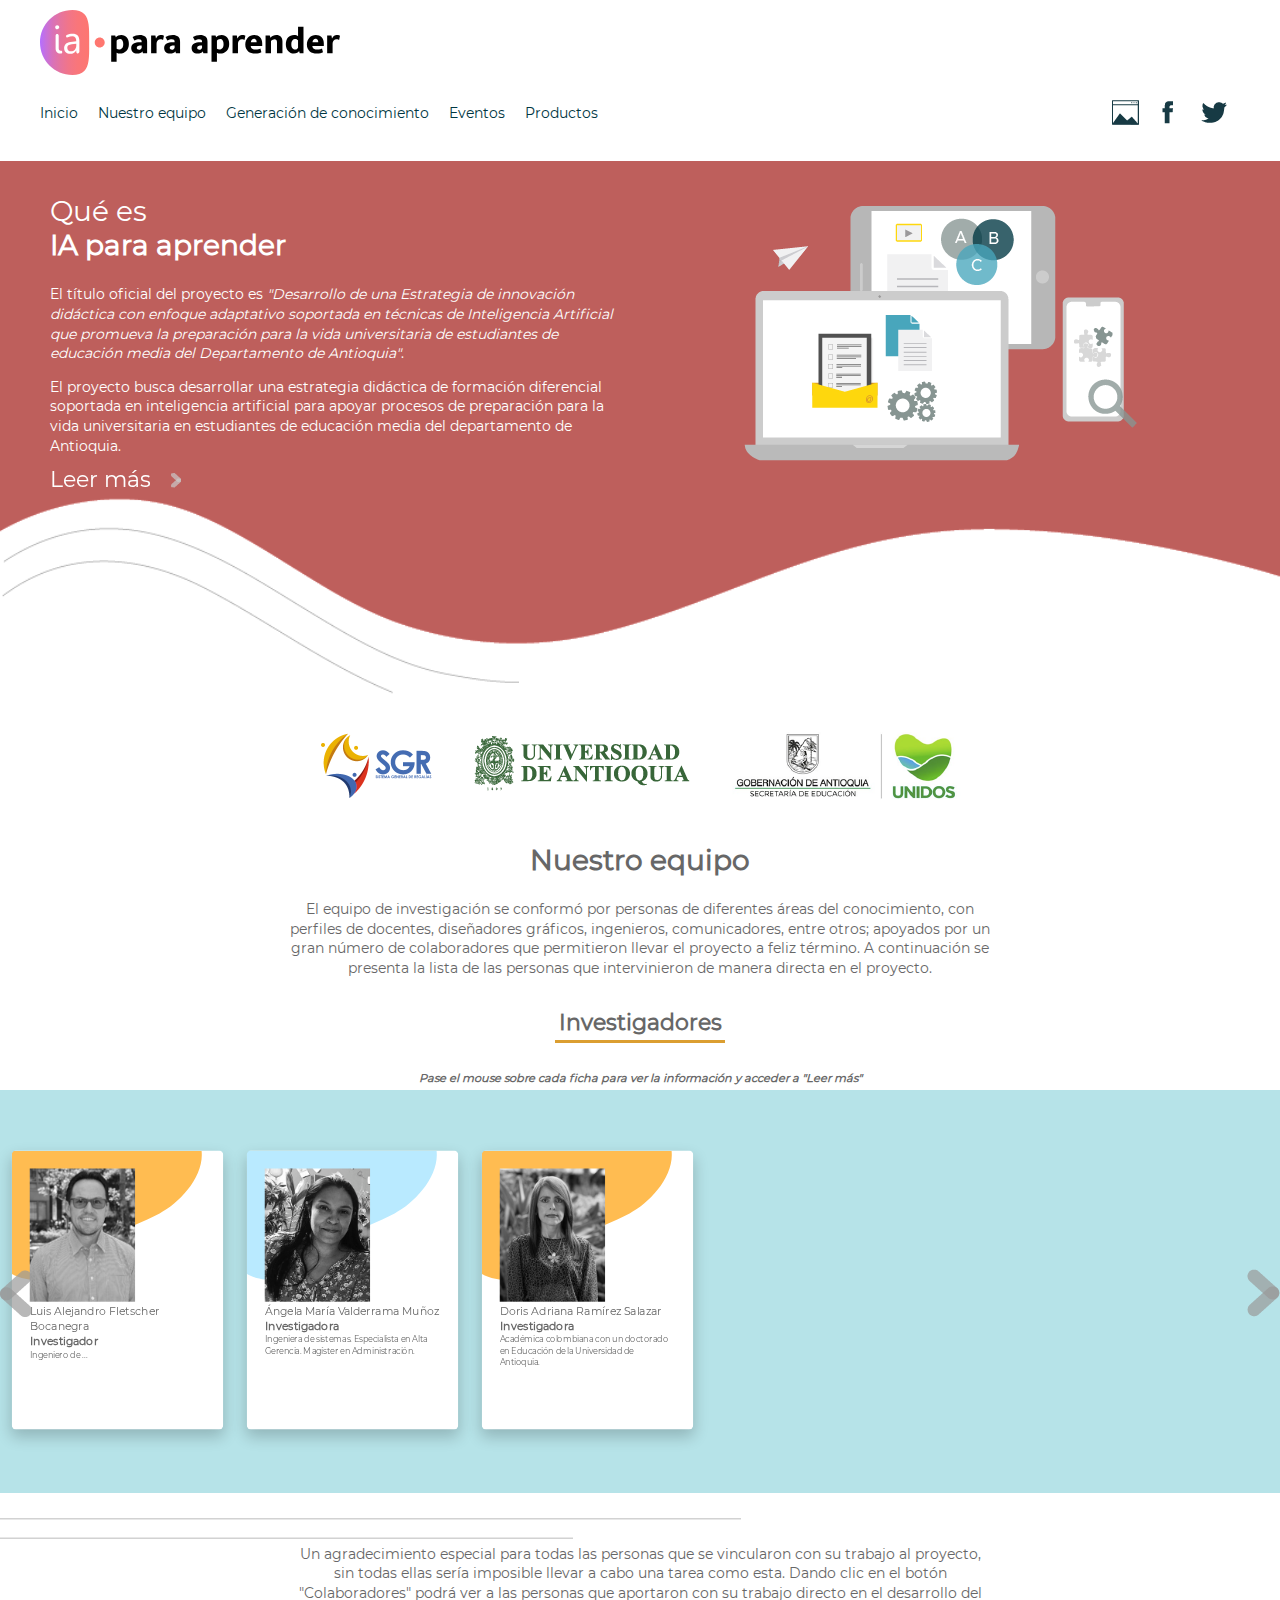
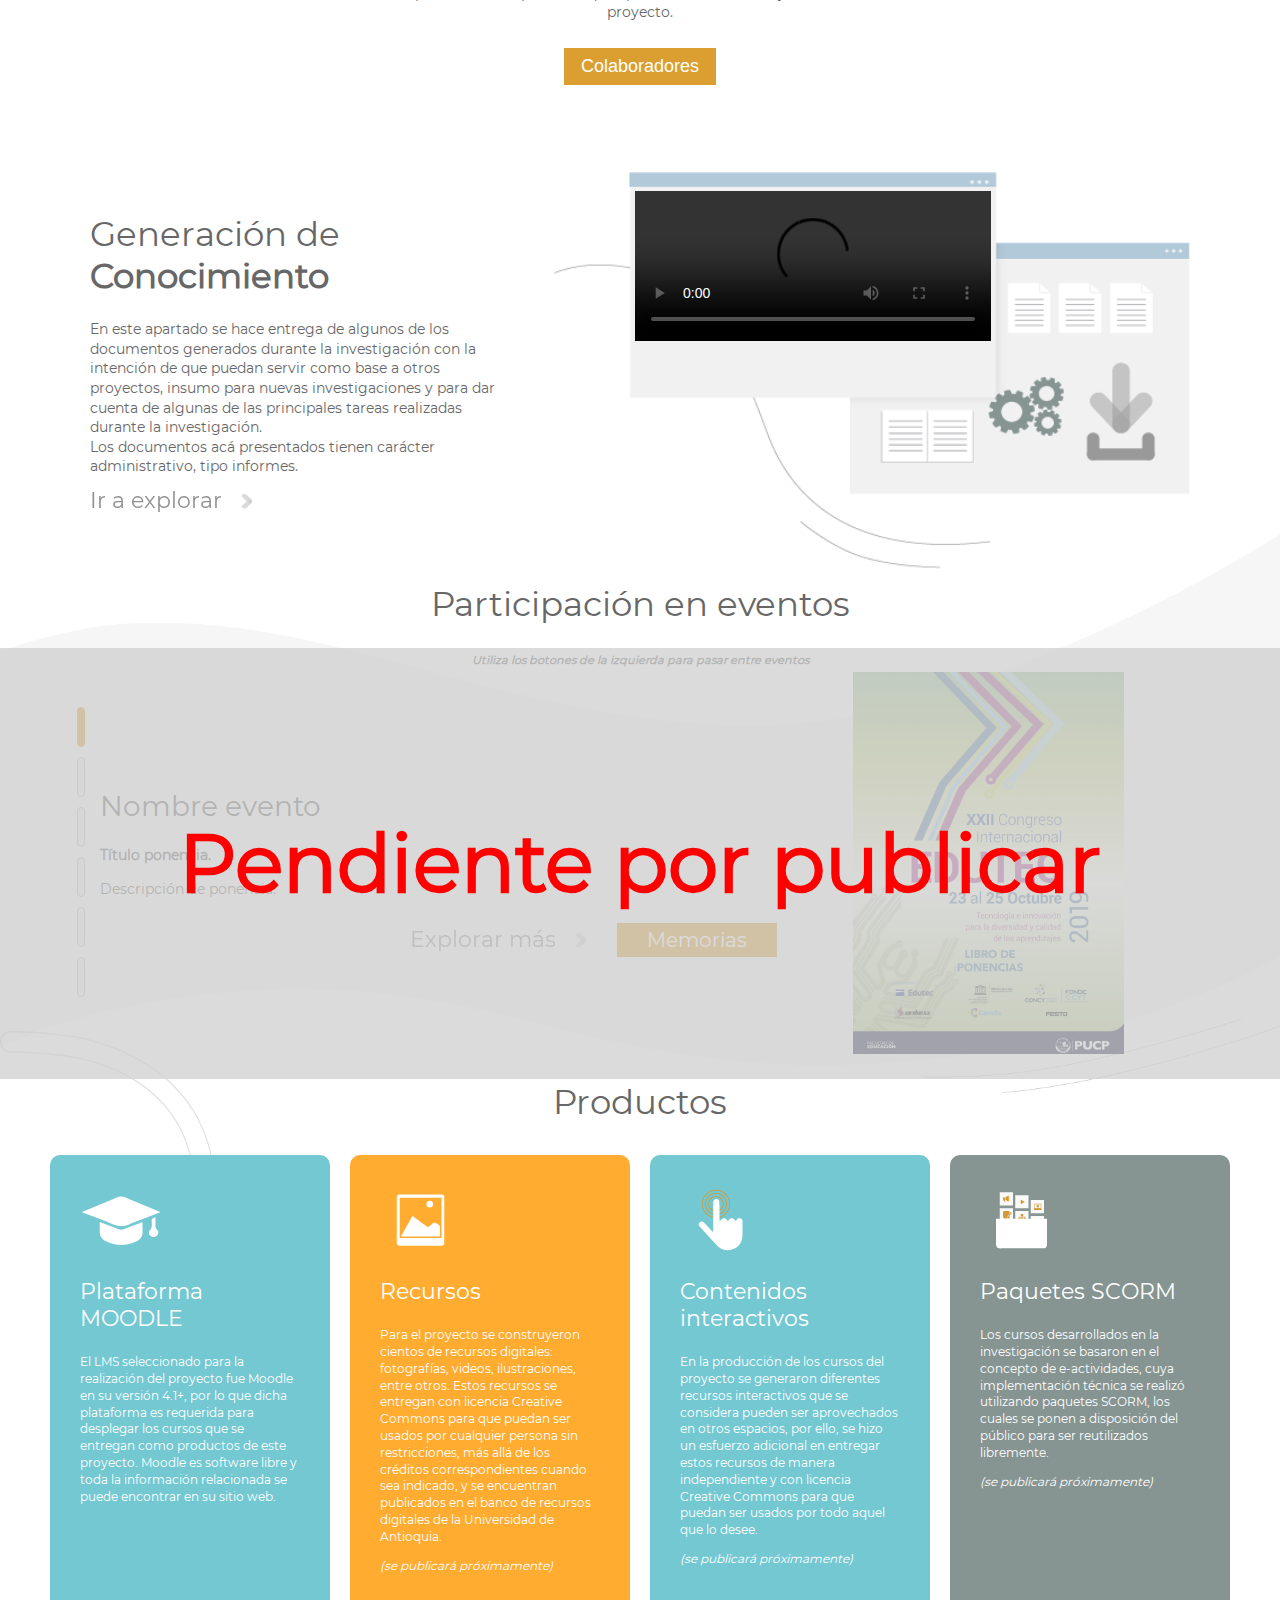
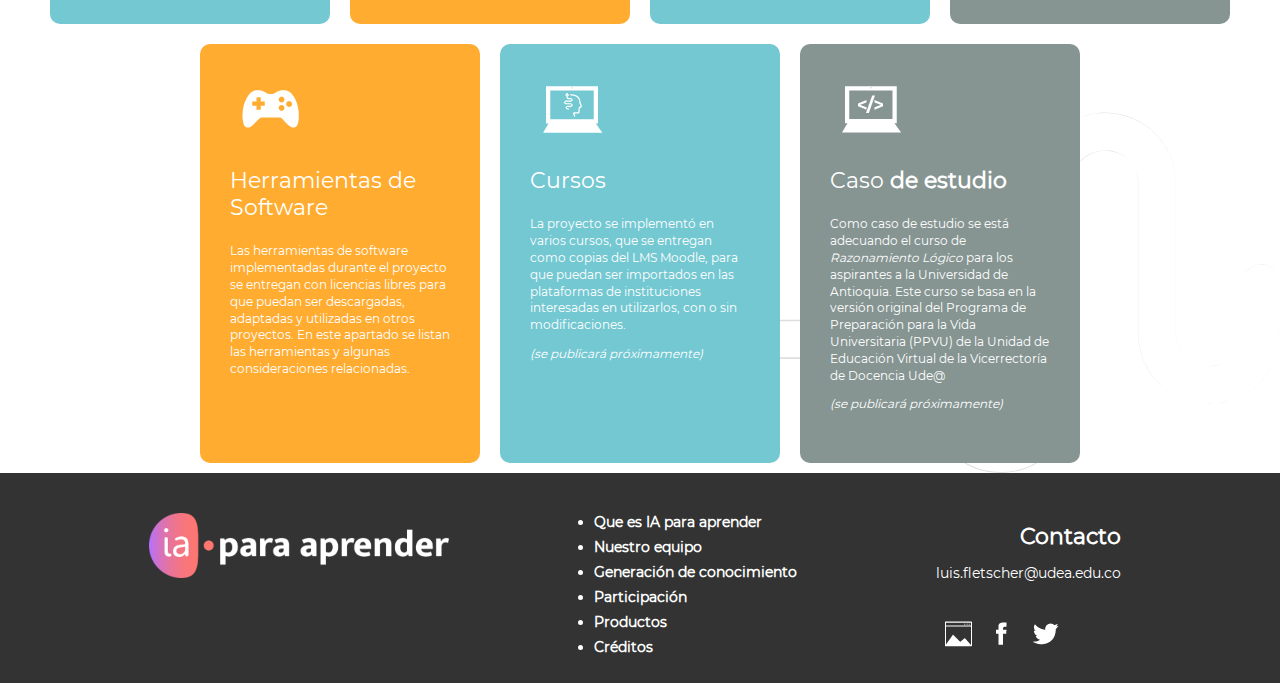
==== index.html @ 40f34d39 "agregar_inv_doris" ====
<!DOCTYPE html>
<html>
<head>
    <meta charset="utf-8">
    <link  rel="icon" href="img/icono.png" type="image/png" />
    <title>IA para aprender</title>

    <meta name="viewport" content="width=device-width, initial-scale=1, maximum-scale=1, user-scalable=no">
    <link href="css/styles.css" rel="stylesheet" type="text/css">
    <link rel="stylesheet" href="css/mobile.css" media="only screen and (max-width: 700px)">
    <script src="https://code.jquery.com/jquery-3.2.1.js"></script>
    <script src="js/lib.js" type="text/javascript"></script>

</head>
<body data-autoload="false" data-display-window="modal" data-window-width="100" data-window-height="100">
    <div id="body">
        <header>
            <div class="header-cont" data-offset="true" >
                <img src="img/logo-ia-para-aprender.svg" alt="IA para aprender" />

                <div class="btn-menu"></div>
                <div class="btn-close">X</div>
                <div class="nav-bar" >
                    <nav class="menu-ppal" >
                        <ul>
                            <li><a href="#que-es">Inicio</a></li>
                            <li><a href="#equipo">Nuestro equipo</a></li>
                            <li><a href="#conocimiento">Generación de conocimiento</a></li>
                            <li><a href="#eventos">Eventos</a></li>
                            <li><a href="#productos">Productos</a></li>
                            <!--li><a href="#experiencias">Experiencias</a></li-->
                        </ul>
                        <div class="redes-sociales">
                            <a class="icono galeria-oscuro" href="#" target="_blank"></a>
                            <a class="icono icono-facebook-oscuro" href="#" target="_blank"></a>
                            <a class="icono icono-twitter-oscuro" href="#" target="_blank"></a>
                        </div>
                    </nav>
                </div>
            </div>
        </header>

        <section id="que-es">
            <div class="q-e-fondo">
                <div class="que-es row">
                    <div class="text col-2">
                        <h2>Qué es <br /> <strong>IA para aprender</strong></h2>
                        <p>
                            El título oficial del proyecto es <em>"Desarrollo de una Estrategia de innovación didáctica con enfoque adaptativo soportada en técnicas de Inteligencia Artificial que promueva la preparación para la vida universitaria de estudiantes de educación media del Departamento de Antioquia"</em>.
                        </p>
                        <p>
                            El proyecto busca desarrollar una estrategia didáctica de formación diferencial soportada en inteligencia artificial para apoyar procesos de preparación para la vida universitaria en estudiantes de educación media del departamento de Antioquia.
                        </p>
                        <p class="mas"><a href="content/quees/quees.html">Leer más <i class="icono flecha-azul"></i></a></p>
                    </div>
                    <div class="imagen col-2">
                        <img src="img/que-es-02.png" alt="" />
                    </div>
                </div>
            </div>
            <div class="logos">
                <a href="https://www.sgr.gov.co/" target="_blank"><img src="img/logosgr.png" alt="SGR" /></a>
                <a href="http://www.udea.edu.co/" target="_blank"><img src="img/logo-udea.png" alt="Universidad de Antioquia" /></a>
                <a href="https://antioquia.gov.co/" target="_blank"><img src="img/logo-unidos.png" alt="Unidos - Gobernación de Antioquia" /></a>
            </div>
        </section>
        <section id="equipo">
            <h2><strong>Nuestro equipo</strong></h2>
            <p>
                El equipo de investigación se conformó por personas de diferentes áreas del conocimiento, con perfiles de docentes, diseñadores gráficos, ingenieros, comunicadores, entre otros; apoyados por un gran número de colaboradores que permitieron llevar el proyecto a feliz término. A continuación se presenta la lista de las personas que intervinieron de manera directa en el proyecto.
            </p>
            <h3>Investigadores</h3>
            <div class="instruction">Pase el mouse sobre cada ficha para ver la información y acceder a "Leer más"</div>
            <div id="carrusel">
                <a href="#" class="left-arrow"><div class="icono flecha-atras"></div></a>
                <a href="#" class="right-arrow"><div class="icono flecha-adelante"></div></a>
                <div class="investigadores carrusel">
                    <div class="investigador naranja"  id="investigador_0">
                        <img src="content/investigadores/luisfletscher.png" alt="Luis Alejandro Fletscher Bocanegra" />
                        <p>Luis Alejandro Fletscher Bocanegra</p>
                        <p><strong>Investigador</strong></p>
                        <p class="resumen">Ingeniero de ...</p>
                        <p class="mas"><a class="boton modal" id="btn_modal0" data-modal-id="#modal0">Leer más <i class="icono flecha-azul"></i></a></p>
                    </div>
                    <div class="investigador azul"  id="investigador_1">
                        <img src="content/investigadores/angela-valderrama.png" alt="Ángela María Valderrama Muñoz" />
                        <p>Ángela María Valderrama Muñoz</p>
                        <p><strong>Investigadora</strong></p>
                        <p class="resumen">Ingeniera de sistemas. Especialista en Alta Gerencia. Magíster en Administración.</p>
                        <p class="mas"><a class="boton modal" id="btn_modal1" data-modal-id="#modal1">Leer más <i class="icono flecha-azul"></i></a></p>
                    </div>
                    <div class="investigador naranja"  id="investigador_2">
                        <img src="content/investigadores/doris-ramirez.png" alt="Doris Adriana Ramírez Salazar" />
                        <p>Doris Adriana Ramírez Salazar</p>
                        <p><strong>Investigadora</strong></p>
                        <p class="resumen">Académica colombiana con un doctorado en Educación de la Universidad de Antioquia.</p>
                        <p class="mas"><a class="boton modal" id="btn_modal2" data-modal-id="#modal2">Leer más <i class="icono flecha-azul"></i></a></p>
                    </div>
                </div>
            </div>
            <p>Un agradecimiento especial para todas las personas que se vincularon con su trabajo al proyecto, sin todas ellas sería imposible llevar a cabo una tarea como esta. Dando clic en el botón "Colaboradores" podrá ver a las personas que aportaron con su trabajo directo en el desarrollo del proyecto.</p>
            <button class="general modal" data-modal-id="#modal10">Colaboradores</button>
        </section>

        <section id="conocimiento">
            <div class="row">
                <div class="col-2 text">
                    <h1>Generación de<br /><strong>Conocimiento</strong></h1>
                    <p>En este apartado se hace entrega de algunos de los documentos generados durante la investigación con la intención de que puedan servir como base a otros proyectos, insumo para nuevas investigaciones y para dar cuenta de algunas de las principales tareas realizadas durante la investigación. <br />Los documentos acá presentados tienen carácter administrativo, tipo informes.</p>
                    <p class="mas"><a href="content/conocimiento/conocimiento.html">Ir a explorar <i class="icono flecha-azul"></i></a></p>
                </div>
                <div class="col-2 video-cont">
                    <div class="video">
                        <video src="content/video/resultados_parciales_investigacion.mp4" controls="true"></video>
                    </div>
                </div>
            </div>
        </section>

        <section id="eventos">
            <h1>Participación en eventos</h1>
            <div class="mensaje-temp">Pendiente por publicar</div>
            <div class="instruction">
                Utiliza los botones <span class="not-mobile">de la izquierda</span> para pasar entre eventos
            </div>
            <div id="menu-lateral">
                <button class="btn btn-edutec active" data-menu-id="#edutec"></button>
                <button class="btn btn-integratic" data-menu-id="#integratic"></button>
                <button class="btn btn-edunovatic" data-menu-id="#edunovatic"></button>
                <button class="btn btn-foro1" data-menu-id="#foro1"></button>
                <button class="btn btn-foro2" data-menu-id="#foro2"></button>
                <button class="btn btn-foro3" data-menu-id="#foro3"></button>
            </div>
            <div id="edutec" class="row event edutec">
                <div class="col-2 text">
                    <h2>Nombre evento</h2>
                    <p><strong>Título ponencia.</strong></p>
                    <p>Descripción de ponencia.</p>
                    <div class="links">
                        <p class="mas"><a href="content/eventos/edutec.html">Explorar más <i class="icono flecha-azul"></i></a></p>
                        <div class="memorias"><a href="#" target="_blank">Memorias</a></div>
                    </div>
                </div>
                <div class="col-2 img">
                    <img src="content/eventos/eventos_edutec.png" alt="EDUTEC 2019" />
                </div>
            </div>
        </section>

        <section id="productos">
            <h1>Productos</h1>
            <div class="productos">
                <div class="producto azul moodle">
                    <div class="icono birrete-blanco"></div>
                    <h3>Plataforma MOODLE</h3>
                    <p>El LMS seleccionado para la realización del proyecto fue Moodle en su versión 4.1+, por lo que dicha plataforma es requerida para desplegar los cursos que se entregan como productos de este proyecto. Moodle es software libre y toda la información relacionada se puede encontrar en su sitio web.</p>
                    <p class="mas"><a class="boton" href="https://moodle.org/" target="_blank">Ir a MOODLE</a></p>
                </div>
                <div class="producto naranja graficos">
                    <div class="icono img-blanca"></div>
                    <h3>Recursos</h3>
                    <p>Para el proyecto se construyeron cientos de recursos digitales: fotografías, videos, ilustraciones, entre otros. Estos recursos se entregan con licencia Creative Commons para que puedan ser usados por cualquier persona sin restricciones, más allá de los créditos correspondientes cuando sea indicado, y se encuentran publicados en el banco de recursos digitales de la Universidad de Antioquia.</p>
                    <p><em>(se publicará próximamente)</em></p>
                    <!--p class="mas"><a class="boton" href="#" target="_blank">explorar<i class="icono flecha-azul"></i></a></p-->
                </div>
                <div class="producto azul interactivos">
                    <div class="icono dedo-blanco"></div>
                    <h3>Contenidos interactivos</h3>
                    <p>En la producción de los cursos del proyecto se generaron diferentes recursos interactivos que se considera pueden ser aprovechados en otros espacios, por ello, se hizo un esfuerzo adicional en entregar estos recursos de manera independiente y con licencia Creative Commons para que puedan ser usados por todo aquel que lo desee.</p>
                    <p><em>(se publicará próximamente)</em></p>
                    <!--p class="mas"><a class="boton" href="content/productos/interactivos.html">explorar<i class="icono flecha-azul"></i></a></p-->
                </div>
                <div class="producto gris paquetes">
                    <div class="icono carpeta-blanca"></div>
                    <h3>Paquetes SCORM</h3>
                    <p>Los cursos desarrollados en la investigación se basaron en el concepto de e-actividades, cuya implementación técnica se realizó utilizando paquetes SCORM, los cuales se ponen a disposición del público para ser reutilizados libremente.</p>
                    <p><em>(se publicará próximamente)</em></p>
                    <p class="mas"><a class="boton" href="content/productos/scorm.html">explorar<i class="icono flecha-azul"></i></a></p>
                </div>
                <a href="content/productos/herramientas.html" class="producto naranja herramientas">
                    <div class="icono mando-blanco"></div>
                    <h3>Herramientas de Software</h3>
                    <p>Las herramientas de software implementadas durante el proyecto se entregan con licencias libres para que puedan ser descargadas, adaptadas y utilizadas en otros proyectos. En este apartado se listan las herramientas y algunas consideraciones relacionadas.</p>
                    <p class="mas"><span>explorar<i class="icono flecha-azul"></i></span></p>
                </a>
                <div class="producto azul ruta">
                    <div class="icono pc-ruta-blanco"></div>
                    <h3>Cursos</h3>
                    <p>La proyecto se implementó en varios cursos, que se entregan como copias del LMS Moodle, para que puedan ser importados en las plataformas de instituciones interesadas en utilizarlos, con o sin modificaciones.</p>
                    <p><em>(se publicará próximamente)</em></p>
                    <!--p class="mas"><a class="boton" href="content/productos/cursos.html">explorar<i class="icono flecha-azul"></i></a></p-->
                </div>
                <div class="producto gris casoestudio">
                    <div class="icono pc-codigo-blanco"></div>
                    <h3>Caso <strong> de estudio</strong></h3>
                    <p>Como caso de estudio se está adecuando el curso de <em>Razonamiento Lógico</em> para los aspirantes a la Universidad de Antioquia. Este curso se basa en la versión original del Programa de Preparación para la Vida Universitaria (PPVU) de la Unidad de Educación Virtual de la Vicerrectoría de Docencia Ude@</p>
                    <p><em>(se publicará próximamente)</em></p>
                    <!--p class="mas"><a class="boton" href="content/productos/casoestudio.html">explorar<i class="icono flecha-azul"></i></a></p-->
                </div>
            </div>
        </section>

        <!--section id="experiencias">
            <div class="instruction">
                Utiliza los botones <span class="not-mobile">de la izquierda</span> para pasar entre comentarios
            </div>
            <div class="cont">
                <div id="menu-lateral">
                    <button class="btn2 active" data-menu-id="#alex"></button>
                    <button class="btn2" data-menu-id="#catalina"></button>
                    <button class="btn2" data-menu-id="#diana"></button>
                </div>
                <div id="alex" class="row exp">
                    <div class="col-2 text">
                        <div>
                            <p>El diplomado nos ayuda a que nuestras aulas o cursos virtuales tengan dinamismo, facilidad y creatividad para que los estudiantes estén motivados.</p>
                        </div>
                        <h3><strong>Nombre persona</strong></h3>
                        <p>Profesor de Cátedra Escuela de Microbiología<br />
                        Universidad de Antioquia</p>
                    </div>
                    <div class="col-2">
                        <div class="video">
                            <video src="https://boa.udea.edu.co/api/c/ruta-tic/resources/MUNFMEMxQkMtNDJGMS00NzIzLTg2NjEtREZBQ0IwQzM1RkVEQGJvYS51ZGVhLmVkdS5jbw==/!/testimonios/alex_florez.mp4" controls="true" poster="content/prev/alex.png"></video>
                        </div>
                    </div>
                </div>
                <div id="catalina" class="row exp" style="display: none" style="display: none">
                    <div class="col-2 text">
                        <div>
                            <p>La experiencia general del diplomado fue muy satisfactoria y enriquecedora, pues llegó en el momento preciso, para la coyuntura que estamos pasando en el momento.</p>
                        </div>
                        <h3><strong>Catalina Botero Giraldo</strong></h3>
                        <p>Profesora Institución<br />
                        Universitaria de Envigado</p>
                    </div>
                    <div class="col-2">
                        <div class="video">
                            <video src="https://boa.udea.edu.co/api/c/ruta-tic/resources/MUNFMEMxQkMtNDJGMS00NzIzLTg2NjEtREZBQ0IwQzM1RkVEQGJvYS51ZGVhLmVkdS5jbw==/!/testimonios/catalina_botero_giraldo.mp4" controls="true" poster="content/prev/catalina.png"></video>
                        </div>
                    </div>
                </div>
                <div id="diana" class="row exp" style="display: none">
                    <div class="col-2 text">
                        <div>
                            <p>Del diplomado destaco los encuentros sincrónicos, ya que permitieron estar en comunicación directa con el equipo coordinador del curso.</p>
                        </div>
                        <h3><strong>Nombre persona</strong></h3>
                        <p>Profesora Sección Servicios y Extensión Escuela de Idiomas<br />
                        Universidad de Antioquia</p>
                    </div>
                    <div class="col-2">
                        <div class="video">
                            <video src="https://boa.udea.edu.co/api/c/ruta-tic/resources/MUNFMEMxQkMtNDJGMS00NzIzLTg2NjEtREZBQ0IwQzM1RkVEQGJvYS51ZGVhLmVkdS5jbw==/!/testimonios/diana_patricia_pineda_montoya.mp4" controls="true" poster="content/prev/diana.png"></video>
                        </div>
                    </div>
                </div>
            </div>
        </section-->

        <footer>
            <div>
                <img src="img/logo-ia-para-aprender2.png" alt="IA para aprender" />
            </div>
            <div>
                <ul>
                    <li><strong><a href="#que-es">Que es IA para aprender</a></strong></li>
                    <li><strong><a href="#equipo">Nuestro equipo</a></strong></li>
                    <li><strong><a href="#conocimiento">Generación de conocimiento</a></strong></li>
                    <li><strong><a href="#eventos">Participación</a></strong></li>
                    <li><strong><a href="#productos">Productos</a></strong></li>
                    <!--li><strong><a href="#experiencias">Experiencias</a></strong></li-->
                    <li class="modal" data-modal-id="#creditos"><strong>Créditos</strong></li>
                </ul>
            </div>
            <div class="contact">
                <h3>Contacto</h3>
                <p><a href="mailto:luis.fletscher@udea.edu.co">luis.fletscher@udea.edu.co</a></p>
                <div class="redes-sociales">
                    <a class="icono galeria-blanco" href="#" target="_blank"></a>
                    <a class="icono icono-facebook-claro" href="https://www.facebook.com/" target="_blank"></a>
                    <a class="icono icono-twitter-claro" href="https://twitter.com/" target="_blank"></a>
                </div>
            </div>


        </footer>

        <div id="creditos" class="modal_container window">
            <div class="modal-content">
                <a href="#" class="close">×</a>
                <div id="credits_subpage">
                    <h2>Créditos</h2>
                    <p>Los créditos a continuación hacen referencia al presente sitio. La información de los créditos y licencias de los recursos vinculados se encuentran en cada uno de ellos.</p>
                    <div>
                        <h3>Producción de contenidos</h3>
                        <cite>
                            Ángela María Valderrama Muñoz<br />
                            David Herney Bernal García<br />
                            Luis Alejandro Fletscher Bocanegra<br />
                        </cite>
                    </div>
                    <div>
                        <h3>Asesora pedagógica</h3>
                        <cite>Manuela Mesa Flórez</cite>
                    </div>
                    <div>
                        <h3>Correctora de estilo y fuentes</h3>
                        <cite>Luisa Fernanda Londoño Castrillón</cite>
                    </div>
                    <div>
                        <h3>Implementación técnica</h3>
                        <cite>
                            Jonathan Mauricio Arboleda Zuluaga
                        </cite>
                    </div>
                    <div>
                        <h3>Ilustrador y diseñador</h3>
                        <cite>
                            Esteban Martínez Pavas
                        </cite>
                    </div>
                    <div>
                        <h3>Desarrollador audiovisual</h3>
                        <cite>
                            Juan Fernando Osorio López
                        </cite>
                    </div>
                    <div>
                        <h3>Desarrollador Frontend</h3>
                        <cite>
                            Jhon Fredy Saldarriaga Aguilar
                        </cite>
                    </div>
                    <div>
                        <h3>Gestión técnica y administrativa</h3>
                        <cite>
                            Angela María Valderrama Muñoz<br />
                            David Herney Bernal García <br />
                        </cite>
                    </div>
                    <div>
                        <h3>Producción</h3>
                        <div class="logos">
                            <a href="https://www.sgr.gov.co/" target="_blank"><img src="img/logosgr.png" alt="SGR" /></a>
                            <a href="https://www.udea.edu.co/" target="_blank"><img src="img/logo-udea.png" alt="UdeA" /></a>
                            <a href="https://antioquia.gov.co/" target="_blank"><img src="img/logoberna.png" alt="Gobernación de Antioquia" /></a>
                            <p>Proyecto financiado por el Sistema General de Regalías de Colombia y ejecutado por la Universidad de Antioquia. BPIN-2021000100186.</p>
                        </div>
                    </div>

                     <div class="editions">
                        1ª edición: mayo de 2024<br />
                    </div>
                    <div>
                        <p>
                            Contenido publicado bajo licencia:<br />
                            <a href="http://creativecommons.org/licenses/by/4.0/" target="_blank">Creative Commons Atribución 4.0 Internacional<br /><br />
                            <img src="img/cc.png" alt="Creative Commons" /></a>
                        </p>
                    </div>
                </div>
            </div>
        </div>

    </div>

<!-- Ventanas modales -->

    <!-- Perfiles investigadores-->
    <div class="boxes perfiles-investigadores">
        <div id="modal0" class="modal_container window">
            <div class="modal-content modal-investigador">
                <a href="#" class="close">×</a>
                <div class="row">
                    <div class="col-2 text">
                        <h2>Luis Alejandro Fletscher Bocanegra</h2>
                        <h2><strong>Investigador</strong></h2>
                        <h4>Perfil:</h4>
                        <p>...</p>
                        <h4>Temas de interés:</h4>
                        <p>...</p>
                    </div>
                    <div class="col-2">
                        <div class="foto foto0"></div>
                    </div>
                </div>
                <a class="cvlac" href="#" target="_blank">CvLac</a>
                <div class="correo"><div class="icono icono-correo"></div>luis.fletscher@udea.edu.co</div>
            </div>
        </div>
        <div id="modal1" class="modal_container window">
            <div class="modal-content modal-investigador">
                <a href="#" class="close">×</a>
                <div class="row">
                    <div class="col-2 text">
                        <h2>Ángela María Valderrama Muñoz</h2>
                        <h2><strong>Investigadora</strong></h2>
                        <h4>Perfil:</h4>
                        <p>Ingeniera de Sistemas. Especialista en Alta Gerencia. Magíster en Administración. Con experiencia en la formación de formadores virtuales, administración de plataformas educativas, construcción de cursos virtuales, recursos educativos abiertos y gestión de proyectos. Profesora de la Universidad de Antioquia, líder del área de apropiación de Ude@ Educación Virtual.</p>
                        <h4>Temas de interés:</h4>
                        <p>Apropiación y uso de TIC en la educación, gestión de proyectos, educación virtual y calidad de la educación virtual.</p>
                    </div>
                    <div class="col-2">
                        <div class="foto foto1"></div>
                    </div>
                </div>
                <a class="cvlac" href="https://scienti.minciencias.gov.co/cvlac/visualizador/generarCurriculoCv.do?cod_rh=0001383854" target="_blank">CvLac</a>
                <div class="correo"><div class="icono icono-correo"></div>angela.valderrama@udea.edu.co</div>
            </div>
        </div>
        <div id="modal2" class="modal_container window">
            <div class="modal-content modal-investigador">
                <a href="#" class="close">×</a>
                <div class="row">
                    <div class="col-2 text">
                        <h2>Doris Adriana Ramírez Salazar, MA, PhD.</h2>
                        <h2><strong>Investigadora</strong></h2>
                        <p>Doctorado en Educación<br>Universidad de Antioquia, Medellín - Colombia</p>
                        <h4>Perfil:</h4>
                        <p>Académica colombiana con un doctorado en Educación de la Universidad de Antioquia, especializada en Lecto-Escritura y Nuevas Tecnologías. Con una maestría en Psicopedagogía con énfasis en educación inclusiva, y una licenciatura en Educación Especial, su carrera se ha centrado en el estudio de la relación pedagogía, didáctica y TIC, y la educación a personas en situación de discapacidad intelectual. Desde 1995, ha sido una figura prominente en la Universidad de Antioquia, contribuyendo a la docencia, la investigación y la extensión. Ha liderado proyectos que exploran la lectura, la escritura y la oralidad apoyadas en medios y TIC; la educación virtual y la educación superior inclusiva. Actualmente es profesora titular en la Facultad de Educación; Coordinadora de Ude@ Educación Virtual en la Vicerrectoría de Docencia de la Universidad de Antioquia; Coordinadora del grupo de investigación Didáctica y Nuevas Tecnologías, y coordinadora de UIncluye, programa para el desarrollo humano de jóvenes con discapacidad intelectual, en el contexto de la universidad, en la misma universidad.</p>
                    </div>
                    <div class="col-2">
                        <div class="foto foto2"></div>
                    </div>
                </div>
                <div class="curriculo">
                    <a class="cvlac" href="https://scienti.minciencias.gov.co/cvlac/visualizador/generarCurriculoCv.do?cod_rh=0000060070" target="_blank">CvLac</a>
                    <a class="cvlac" href="https://scholar.google.com/citations?user=5EjnREcAAAAJ&hl=en" target="_blank">Scholar</a>
                </div>
                <!-- <div class="correo"><div class="icono icono-correo"></div>@udea.edu.co</div> -->
            </div>
        </div>
    </div>

    <!-- Colaboradores-->
    <div id="modal10" class="modal_container window">
        <div class="modal-content colab">
            <a href="#" class="close">×</a>
            <div class="colaboradores">
                <div class="colaborador">
                    <div class="nombre">David Herney</div>
                    <ul class="datos">
                        <li><strong>Perfil:</strong></li>
                        <li>Arquitecto de software y desarrollador</li>
                        <li><strong>Correo:</strong></li>
                        <li>david.bernal@udea.edu.co</li>
                    </ul>
                </div>
                <div class="colaborador par">
                    <div class="nombre">Jonathan Mauricio Arboleda</div>
                    <ul class="datos">
                        <li><strong>Perfil:</strong></li>
                        <li>Desarrollador y gestor de infraestructura</li>
                        <li><strong>Correo:</strong></li>
                        <li>jonathan.arboleda@udea.edu.co</li>
                    </ul>
                </div>
                <div class="colaborador">
                    <div class="nombre">Diana Cristina Oviedo Ramírez</div>
                    <ul class="datos">
                        <li><strong>Perfil:</strong></li>
                        <li>Experta temática</li>
                        <li><strong>Correo:</strong></li>
                        <li>diana.oviedo@udea.edu.co</li>
                    </ul>
                </div>
                <div class="colaborador par">
                    <div class="nombre">Lorena María Quiroz Betancur</div>
                    <ul class="datos">
                        <li><strong>Perfil:</strong></li>
                        <li>Experta temática</li>
                        <li><strong>Correo:</strong></li>
                        <li>lorena.quiroz@udea.edu.co</li>
                    </ul>
                </div>

                <div class="fondo">Colaboradores</div>
            </div>
        </div>
    </div>

<!-- Google tag (gtag.js) -->
<script async src="https://www.googletagmanager.com/gtag/js?id=G-3PVJ3EYSXD"></script>
<script>
  window.dataLayer = window.dataLayer || [];
  function gtag(){dataLayer.push(arguments);}
  gtag('js', new Date());

  gtag('config', 'G-3PVJ3EYSXD');
</script>

</body>
</html>
---- css/styles.css ----
@charset "utf-8";
/* CSS Document */

@font-face {
    font-family: 'Montserrat';
    font-style: normal;
    font-weight: 400;
    src: local('Montserrat Regular'), local('Montserrat-Regular'),
        url('fonts/Montserrat/Montserrat-Regular.ttf') format('truetype'),
        url('fonts/Montserrat/Montserrat-Regular.woff') format('woff')
}

html {
    scroll-behavior: smooth;
}

body {
    font-family: 'Montserrat', sans-serif;
    font-size: 14px;
    margin: 0;
    padding: 0;
    width: 100%;
    height: 100%;
    color: #676767;
}

#body {
/*    max-width: 1200px;*/
    margin: auto;
}

h1 {
    font-size: 34px;
    font-weight: normal;
}

h2 {
    font-weight: normal;
    font-size: 28px;
}

h3 {
    font-size: 22px;
}

section {
    position: relative;
}

p {
    line-height: 140%;
}

ul.data_list li {
    margin-bottom: 10px;
    line-height: 140%;
}

a {
    text-decoration: none;
}

a:hover {
    text-decoration: underline;
}
/********************************************************************************/
/* General
/********************************************************************************/
header.scroll_top .btn-menu, header .btn-menu,
header.scroll_top .btn-close, header .btn-close {
    display: none;
}

.scroll_top {
    position: fixed;
    width: 100%;
    z-index: 1;
    padding: 0;
    top: 0;
    background-color: #fff;
}

.scroll_top img {
    display: none;
}

.mas span,
.mas a {
    display: flex;
    align-items: center;
    color: #869592;
    text-decoration: none;
    font-size: 22px;
    filter: grayscale(1);
    cursor: pointer;
}

.mas a:hover {
    filter: grayscale(0);
    color: #b9eaff;
}

.mas a i {
    margin-left: 20px;
}

.general {
    color: #fff;
    background-color: #db9e31;
    border: none;
    padding: 8px 17px;
    font-size: 18px;
    cursor: pointer;
    margin-top: 25px;
}

.general:hover {
    background-color: #b9eaff;
}

.row {
    display: flex;
    align-items: center;
    padding: 0 30px 30px;
}

.col-2 {
    width: 50%;
}

.video-cont video {
    max-width: 100%;
}

#menu-lateral {
    position: absolute;
    left: 6%;
    padding-top: 30px;
    height: 300px;

    display: flex;
    flex-direction: column;
    justify-content: space-around;
}

#menu-lateral .btn,
#menu-lateral .btn2 {
    width: 8px;
    height: 40px;
    border-radius: 6px;
    border: 1px solid #bdbdbd;
    cursor: pointer;
    padding: 0;
}

#menu-lateral .btn:hover, #menu-lateral .btn2:hover,
#menu-lateral .btn.active, #menu-lateral .btn2.active {
    background-color: #db9e31;
    border-color: #db9e31;
}

.instruction {
    margin: auto;
    text-align: center;
    font-size: 80%;
    font-style: italic;
    font-weight: bold;
    padding: 5px;
}
/********************************************************************************/
/* Iconos
/********************************************************************************/
.icono {
    background-image: url(../img/spritesheet.png);
    background-repeat: no-repeat;
    display: block;
}

.icono2 {
    background-image: url(../img/spritesheet2.png);
    background-repeat: no-repeat;
    display: block;
}

.icono.flecha-atras {
    width: 32px;
    height: 47px;
    background-position: -5px -5px;
}

.icono.flecha-adelante {
    width: 33px;
    height: 48px;
    background-position: -47px -5px;
}

.icono.flecha-blanca {
    width: 11px;
    height: 16px;
    background-position: -90px -5px;
}

.icono.flecha-azul {
    width: 11px;
    height: 16px;
    background-position: -111px -5px;
}

.icono2.flecha-gris {
    width: 11px;
    height: 17px;
    background-position: -113px -5px;
}

.icono.birrete-azul {
    width: 81px;
    height: 71px;
    background-position: -132px -5px;
}

.icono.birrete-blanco {
    width: 81px;
    height: 71px;
    background-position: -223px -5px;
}

.icono.img-naranja {
    width: 81px;
    height: 71px;
    background-position: -5px -86px;
}

.icono.img-blanca {
    width: 81px;
    height: 71px;
    background-position: -96px -86px;
}

.icono.dedo-azul {
    width: 81px;
    height: 71px;
    background-position: -187px -86px;
}

.icono.dedo-blanco {
    width: 81px;
    height: 71px;
    background-position: -278px -86px;
}

.icono.barras-color {
    width: 81px;
    height: 71px;
    background-position: -5px -167px;
}

.icono.barras-blanco {
    width: 81px;
    height: 71px;
    background-position: -96px -167px;
}

.icono.carpeta-azul {
    width: 81px;
    height: 71px;
    background-position: -187px -167px;
}

.icono.carpeta-blanca {
    width: 81px;
    height: 71px;
    background-position: -278px -167px;
}

.icono.mando-azul {
    width: 81px;
    height: 71px;
    background-position: -5px -248px;
}

.icono.mando-blanco {
    width: 81px;
    height: 71px;
    background-position: -96px -248px;
}

.icono.pc-ruta-color {
    width: 81px;
    height: 71px;
    background-position: -187px -248px;
}

.icono.pc-ruta-blanco {
    width: 81px;
    height: 71px;
    background-position: -278px -248px;
}

.icono.pc-codigo-color {
    width: 81px;
    height: 71px;
    background-position: -314px -5px;
}

.icono.pc-codigo-blanco {
    width: 81px;
    height: 71px;
    background-position: -369px -86px;
}

.icono.galeria-oscuro {
    width: 34px;
    height: 28px;
    background-position: -405px -5px;
}

.icono.galeria-blanco {
    width: 34px;
    height: 28px;
    background-position: -405px -43px;
}

.icono.icono-facebook-oscuro {
    width: 34px;
    height: 28px;
    background-position: -369px -167px;
}

.icono.icono-facebook-claro {
    width: 34px;
    height: 28px;
    background-position: -413px -167px;
}

.icono.icono-twitter-oscuro {
    width: 34px;
    height: 28px;
    background-position: -369px -205px;
}

.icono.icono-twitter-claro {
    width: 34px;
    height: 28px;
    background-position: -413px -205px;
}

.icono.flecha-arriba {
    width: 48px;
    height: 47px;
    background-position: -369px -243px;
}

.icono.icono-buscar {
    width: 25px;
    height: 25px;
    background-position: -90px -43px;
}

.icono.comillas-abrir {
    width: 64px;
    height: 54px;
    background-position: -369px -300px;
}

.icono.comillas-cerrar {
    width: 63px;
    height: 54px;
    background-position: -5px -364px;
}

.icono.icono-correo {
    width: 30px;
    height: 22px;
    background-position: -428px -245px;
}

.icono2.scorm {
    width: 30px;
    height: 26px;
    background-position: -155px -5px;
}
/******************************/
/* Edificios
/******************************/
.icono2.articulandosaberes {
    width: 189px;
    height: 200px;
    background-position: -271px -5px;
}

.icono2.educacion1 {
    width: 113px;
    height: 139px;
    background-position: -5px -215px;
}

.icono2.educacion2 {
    width: 145px;
    height: 136px;
    background-position: -128px -215px;
}

.icono2.ingenieria1 {
    width: 282px;
    height: 203px;
    background-position: -470px -5px;
}

.icono2.ingenieria2 {
    width: 285px;
    height: 213px;
    background-position: -283px -218px;
}

.icono2.salud1 {
    width: 184px;
    height: 200px;
    background-position: -578px -218px;
}

.icono2.salud2 {
    width: 152px;
    height: 147px;
    background-position: -5px -428px;
}

.icono2.tecnologias-educacion {
    width: 178px;
    height: 156px;
    background-position: -578px -428px;
}
/********************************************************************************/
/* Header
/********************************************************************************/
header {
    padding: 0;
    background-color: #fff;
    position: relative;
    min-height: 161px;
}

header .header-cont {
    max-width: 1200px;
    margin: auto;
}

header .header-cont.scroll_top {
    max-width: none;
}

header .header-cont.scroll_top .nav-bar {
    max-width: 1200px;
    margin: auto;
}

header .menu-ppal,
header img {
    padding-bottom: 1px;
}

header img {
    width: 300px;
    margin: 10px 0;
}

header .nav-bar {
    position: relative;
}

header .redes-sociales {
    display: flex;
    align-items: center;
    background-color: #fff;
    z-index: 2;
    padding-top: 12px;
    position: absolute;
    right: 0;
    bottom: 10px;
}

header .redes-sociales div,
header .redes-sociales a {
    margin-right: 10px;
}

header .redes-sociales a:hover {
    filter: opacity(0.5);
    transform: scale(1.3);
}

header .buscador {
    padding: 5px;
    background-color: #f4f4f4;
}

header .buscador .icono {
    float: right;
    margin: 0;
}

header .buscador input {
    border: none;
    background-color: transparent;
}

header nav.menu-ppal ul {
    list-style: none;
    display: flex;
    padding-left: 0;
}

header nav.menu-ppal ul li {
    margin-right: 20px;
}

header nav.menu-ppal ul li a {
    text-decoration: none;
    color: #003742;
}

header nav.menu-ppal ul li a:hover,
header nav.menu-ppal ul li a:active,
header nav.menu-ppal ul li a:focus {
    color: #74c8d2;
}

header #navbar {
  background-color: #fff;
  position: fixed;
  top: -50px;
  width: 100%;
  z-index: 99;
}

header #navbar a {
  float: left;
  display: block;
  color: #003742;
  text-align: center;
  padding: 15px;
  text-decoration: none;
}

header #navbar a:hover,
header #navbar a:active,
header #navbar a:focus {
    color: #74c8d2;
    font-weight: bold;
}

header #navbar .redes-sociales {
    padding: 0;
}

header #navbar .redes-sociales a {
    margin-right: 0;
    padding: 10px 5px;
}
/********************************************************************************/
/* Qué es
/********************************************************************************/
#que-es .q-e-fondo {
    background: url(../img/que-es.png) no-repeat center;
    background-size: 100% 100%;
}

#que-es .que-es {
    padding-bottom: 200px;
    height: auto;
    color: #fff;
    display: flex;
    justify-content: space-around;
    max-width: 1200px;
    margin: auto;
}

#que-es .que-es a {
    color: #fff;
}

#que-es .que-es .imagen,
#que-es .que-es .text {
    padding: 10px;
}

#que-es .imagen.col-2 {
    text-align: center;
}

#que-es .logos {
    display: flex;
    align-items: center;
    justify-content: center;
    flex-wrap: wrap;
}
/********************************************************************************/
/* Equipo
/********************************************************************************/
#equipo {
    text-align: center;
    padding-top: 50px;
    margin-top: -50px;
}

#equipo p {
    max-width: 700px;
    margin: auto;
}

#equipo h3 {
    position: relative;
    width: 170px;
    margin: 30px auto;
}

#equipo h3:after {
    content: "";
    width: 100%;
    height: 3px;
    background-color: #db9e31;
    position: absolute;
    bottom: -7px;
    left: 0;
}

#equipo #carrusel {
    background: url(../img/02investigadores1.png) no-repeat left top;
    float:left;
    width: 100%;
    height: 410px;
    overflow: hidden;
    position: relative;
    padding-top: 45px;
    display: flex;
}

#equipo #carrusel .investigadores {
    width: 40000px;
    position: absolute;
    z-index: 0;
    display: flex;
}

#equipo .investigador.azul {
    background: #fff url(../img/02investigadores2.svg) no-repeat top left;
    background-size: 90%;
}

#equipo .investigador.naranja {
    background: #fff url(../img/02investigadores3.svg) no-repeat top left;
    background-size: 90%;
}

#equipo .investigador {
    width: 195px;
    height: 270px;
    text-align: left;
    padding: 20px;
    border-radius: 5px;
    font-size: 12px;
    box-shadow: 0 8px 16px 0 rgba(0,0,0,0.2);
    transform: scale(0.9);
    transition: transform 1s, margin 1s;
}

#equipo .investigador:hover {
    transform: scale(1.25);
    margin: 0 40px;
    transition: all 1s;
}

#equipo .investigador img {
    width: 60%;
}

#equipo .investigador p.resumen {
    font-size: 9px;
}

#carrusel .mas {
    display: none;
    bottom: 10px;
    position: absolute;
}

#equipo .investigador:hover > .mas {
    display: block;
}

#carrusel .left-arrow {
    position:absolute;
    left: 0;
    z-index:1;
    bottom:50%;
}

#carrusel .right-arrow {
    position:absolute;
    right: 0;
    z-index: 1;
    bottom: 50%;
}
/********************************************************************************/
/* Colaboradores
/********************************************************************************/
#modal10 .modal-content.colab {
    overflow: auto;
    z-index: -1;
    padding-top: 5vh;
    padding-bottom: 10vh;
    background-color: #f5f5f5;
    width: 90%;
    height: 70vh;
}

#modal10 .modal-content.colab .close {
    position: fixed;
    right: 4%;
    left: 2%;
    top: 10vh;
    text-align: right;
    background-color: #e8e8e8;
    padding-right: 2%;
    z-index: 1;
}
#modal10 .modal-content .colaboradores {
    display: flex;
    flex-wrap: wrap;
    justify-content: space-evenly;
    text-align: left;
    position: relative;
    background: url(../img/fondo-formas1.png) repeat-y top;
}

#modal10 .modal-content .fondo {
    color: #d8d8d8;
    z-index: -1;
    position: absolute;
    bottom: -40px;
    right: 0;
    font-size: 70px;
}

#modal10 .modal-content .colaboradores .colaborador {
    width: 330px;
    margin: 40px 0;
}

#modal10 .modal-content .colaboradores .colaborador.par {
    margin-top: 80px;
}

#modal10 .modal-content .nombre {
    font-weight: bold;
    width: 75%;
    position: relative;
    font-size: 1.1em;
}

#modal10 .modal-content .nombre:before {
    content: "";
    width: 90px;
    height: 90px;
    background-color: #b6e1e7;
    border-radius: 50%;
    position: absolute;
    z-index: -1;
    top: -35px;
    left: -20px;
}

#modal10 .modal-content .colaboradores ul {
    padding-left: 0;
    list-style:none;
}
/********************************************************************************/
/* Modal
/********************************************************************************/
.modal_container {
    display: none;
    position: fixed;
    z-index: 999;
    padding-top: 10vh;
    top: 0;
    right: 0;
    bottom: 0;
    left: 0;
    width: 100%;
    height: 100%;
    overflow: auto;
    background-color: rgb(0,0,0);
    background-color: rgba(0,0,0,0.4);
}

.modal_container .modal-content {
    background: #fff;
    margin: auto;
    padding: 1% 2% 1% 4%;
    width: 72%;
    height: 85%;
    position: relative;
}

.modal_container .modal-content.modal-investigador {
    background: #fff url(../img/02investigadores5.png) no-repeat center top;
    background-size: 100% 90%;
    overflow: auto;
}

.modal_container .row {
    display: flex;
}

.modal_container .row .text {
    width: 53%;
    text-align: justify;
}

.modal_container .row .text h2 {margin: 0; text-align: left;}
.modal_container .row .text h4 {margin: 20px 0 0;}

.modal_container .row .col-2 {
    min-width: 47%;
}

.modal_container .row .foto0 {background: url(../content/investigadores/luisfletscher.png) no-repeat top;}
.modal_container .row .foto1 {background: url(../content/investigadores/angela-valderrama.png) no-repeat top;}
.modal_container .row .foto2 {background: url(../content/investigadores/doris-ramirez.png) no-repeat top;}

.modal_container .row .foto {
    background-size: 100%;
    width: 70%;
    padding-top: 70%;
    border-radius: 50%;
    margin-top: 50px;
    margin-right: 10%;
    float: right;
}

.modal_container .curriculo {
    position: absolute;
    bottom: 8%;
    left: 10%;
    display: flex;
}

.modal_container .cvlac {
    background-color: #ffac31;
    padding: 10px 25px;
    color: #fff;
    text-decoration: none;
    font-size: 24px;
    margin-right: 10px;
}

.modal_container .correo {
    position: absolute;
    bottom: 6%;
    right: 5%;
    display: flex;
    align-items: center;
}

.modal_container .correo .icono {
    margin-right: 5px;
}

.modal_container .close {
    color: #aaaaaa;
    float: right;
    font-size: 28px;
    font-weight: bold;
    text-decoration: none;
}

.modal_container .close:hover,
.modal_container .close:focus {
    color: #000;
    text-decoration: none;
    cursor: pointer;
}
/********************************************************************************/
/* Conocimiento
/********************************************************************************/
#conocimiento {
    max-width: 1200px;
    margin: auto;
}

#conocimiento .col-2 {
    padding: 50px 20px 50px;
}

#conocimiento .col-2.text {
    width: 40%;
}

#conocimiento .col-2.video-cont {
    width: 60%;
}

#conocimiento .video {
    background: url(../img/03-generacion_contenido.png) no-repeat;
    background-size: 100%;
    width: 100%;
    padding-top: 70%;
    position: relative;
}

#conocimiento video {
    width: 56%;
    position: absolute;
    top: 12.5%;
    left: 12.8%;
}
/********************************************************************************/
/* Eventos
/********************************************************************************/
#eventos {
    background: url(../img/04eventos.png) no-repeat 0 -6px;
    background-size: 100% 100%;
    margin-top: -150px;
    position: relative;
    min-height: 500px;
}

#eventos .mensaje-temp {
    position: absolute;
    width: 100%;
    height: 75%;
    font-size: 80px;
    font-weight: bold;
    display: flex;
    justify-content: center;
    align-items: center;
    z-index: 1;
    background-color: #cececebd;
    color: #ff0000;
}

#eventos h1 {
    text-align: center;
    padding-top: 50px;
}

#eventos .row {
    padding: 0 80px 50px 100px;
    max-width: 1100px;
    margin: auto;

}

#eventos .row .col-2.text {
    width: 80%;
    position: relative;
    padding-bottom: 50px;
}

#eventos .row .col-2.text .links {
    position: absolute;
    bottom: 0;
    right: 0;

    display: flex;
    align-items: center;
}

#eventos .links .memorias {
    background-color: #db9e31;
    filter: none;
    padding: 5px 10px;
    width: 140px;
    text-align: center;
    font-size: 20px;
    margin-left: 30px;
    cursor: pointer;
}

#eventos .links .memorias a {
    color: #fff;
    text-decoration: none;
}

#eventos .links .memorias:hover {
    background-color: #b9eaff;
}

#eventos .row .col-2.img {
    text-align: center;
}
/********************************************************************************/
/* Productos
/********************************************************************************/
#productos {
    background: url(../img/fondo-formas_2.svg) no-repeat left top, url(../img/fondo-formas_3.svg) no-repeat right bottom;
    background-size: 250px , 600px;
    position: relative;
    margin-top: -100px;
}

#productos h1 {
    text-align: center;
    padding-top: 50px;
}

#productos h3 {font-weight: normal;}

#productos .productos {
    display: flex;
    flex-wrap: wrap;
    justify-content: center;
    max-width: 1200px;
    margin: auto;
}

#productos .producto {
    width: 220px;
    padding: 30px 30px 40px;
    margin: 10px;
    border-radius: 10px;
    color: #fff;
    transition: all 0.5s;
    text-decoration: none;
}

#productos .producto p {
    font-size: 12px;
    margin-bottom: 10px;
}

#productos .mas {
    display: none;
    position: absolute;
    bottom: 5px;
}

#productos .mas:hover {
    color: #b9eaff;
}

#productos .producto:hover > .mas {
    display: block;
}

#productos .producto.azul {
    background-color: #74c8d2;
}

#productos .producto.naranja {
    background-color: #ffac31;
}

#productos .producto.gris {
    background-color: #869592;
}

#productos .producto.moodle:hover > .icono {background-position: -132px -5px;}
#productos .producto.graficos:hover > .icono {background-position: -5px -86px;}
#productos .producto.interactivos:hover > .icono {background-position: -187px -86px;}
#productos .producto.resultados:hover > .icono {background-position: -5px -167px;}
#productos .producto.paquetes:hover > .icono {background-position: -187px -167px;}
#productos .producto.herramientas:hover > .icono {background-position: -5px -248px;}
#productos .producto.ruta:hover > .icono {background-position: -187px -248px;}
#productos .producto.casoestudio:hover > .icono {background-position: -314px -5px;}

#productos .producto:hover {
    transform: scale(1.05);
    transition: transform 0.5s;
    color: #676767;
    background-color: #fff;
    box-shadow: 0 8px 16px 0 rgba(0,0,0,0.2);

}

#productos .producto.moodle:hover {
    padding-bottom: 50px;
}

#productos .producto.moodle .boton {
    color: #fff;
    background-color: #db9e31;
    filter: none;
    padding: 5px 10px;
    width: 150px;
}

#productos .producto.moodle .boton:hover {
    background-color: #b9eaff;
}
/********************************************************************************/
/* Experiencias
/********************************************************************************/
#experiencias {
    background: url(../img/01-testimonios.png) no-repeat;
    position: relative;
    padding-top: 55px;
}

#experiencias .cont {
    max-width: 1200px;
    min-height: 415px;
    margin: auto;
    background-color: #f6f6f6;
}

#experiencias .row {
    padding: 0 50px;
}

#experiencias .col-2 {
    padding: 40px;
}

#experiencias .col-2.text h3,
#experiencias .col-2.text p {
    padding: 0 62px 0 70px;
    min-height: 60px;
}

#experiencias .col-2.text div {
    background: url(../img/comillas1.png) no-repeat top left,
        url(../img/comillas2.png) no-repeat bottom right;
}

#experiencias .video {
    padding-top: 70%;
    position: relative;
}

#experiencias video {
    width: 94.5%;
    position: absolute;
    top: 19%;
    left: 2.8%;
}

#experiencias #menu-lateral {
    padding-top: 20px;
    height: 380px;
}

#experiencias #menu-lateral .btn2 {height: 32px;}
/********************************************************************************/
/* Footer
/********************************************************************************/
footer {
    background-color: #333;
    color: #fff;
    padding: 40px 20px 20px;
    position: relative;
    display: flex;
    justify-content: space-evenly;
}

footer p {margin-bottom: 0;}

footer ul {
    margin: 0;
    padding-left: 15px;
}

footer li {
    margin-bottom: 7px;
}

footer h3 {margin: 0;}

footer .redes-sociales {
    display: flex;
    position: absolute;
    bottom: 30px
}

footer .redes-sociales a {
    margin: 5px;
}

footer .redes-sociales a:hover {
    filter: opacity(0.5);
    transform: scale(1.3);
}

footer .contact {text-align: right;margin:10px;}

footer a,
footer li.modal {
    text-decoration: none;
    color: #fff;
}

footer a:hover,
footer li.modal:hover {
    color: #b9eaff;
    cursor: pointer;
}
/********************************************************************************/
/* Recursos multimedia
/********************************************************************************/
#recursos .recursos {
    display: flex;
    flex-wrap: wrap;
    justify-content: space-evenly;
    padding-top: 30px;
}

#recursos .recurso {
    display: flex;
    flex-direction: column;
    padding: 20px;
    background-color: #f6f6f6;
    cursor: pointer;
    transition: transform .5s;
    font-size: 20px;
    margin: 3px;
    border: none;
}

#recursos .recurso.active,
#recursos .recurso:hover {
    background-color: #97d8de;
    transform: scale(1.1);
    transition: transform .5s;
    border-radius: 10px;
    color: #fff;
    box-shadow: 0 8px 16px 0 rgba(0,0,0,0.2);
}

#recursos .recurso img {
    margin-bottom: 10px;
    position: relative;
}

#recursos .sonidos,
#recursos .videos,
#recursos .ilustraciones,
#recursos .fotografias {
    display: flex;
    flex-wrap: wrap;
    justify-content: center;
    padding: 100px 30px 30px;
    position: relative;
    margin-top: 50px;
}

#recursos .sonidos,
#recursos .videos,
#recursos .ilustraciones {
    padding-top: 30px;
}

#recursos .buscador {
    padding: 5px;
    background-color: #f4f4f4;
    width: 200px;
    float: right;
    position: absolute;
    right: 0;
    top: 50px;
}

#recursos .buscador .icono {
    float: right;
    margin: 0;
}

#recursos .buscador input {
    border: none;
    background-color: transparent;
}

#recursos .videos .video,
#recursos .ilustraciones .ilustracion,
#recursos .fotografias .foto {
    background-color: #f6f6f6;
    width: 250px;
    height: auto;
    margin: 20px;
}

#recursos .videos .iconos,
#recursos .ilustracion .iconos,
#recursos .foto .iconos {
    display: flex;
    justify-content: space-between;
    padding: 5px;
}

#recursos .iconos div {
    cursor: pointer;
}

#recursos .iconos .image {
    background: url(../img/spritesheet2.png) no-repeat;
    width: 26px;
    height: 26px;
    background-position: -5px -5px;
}

#recursos .iconos .video-icon {
    background: url(../img/spritesheet2.png) no-repeat;
    width: 26px;
    height: 26px;
    background-position: -41px -5px;
}

#recursos .iconos .formato {
    color: #ffac31;
    padding-left: 10px;
    font-weight: bold;
}

#recursos .iconos .download {
    background: url(../img/spritesheet2.png) no-repeat;
    width: 26px;
    height: 26px;
    background-position: -77px -5px;
}

#recursos .videos img,
#recursos .ilustracion img,
#recursos .fotografias .foto img {
    width: 100%;
}

#recursos p.name {
    padding-left: 10px;
}

#recursos .filter {
    border-top: 1px solid #f3f3f3;
    border-bottom: 1px solid #f3f3f3;
    width: 100%;
}

#recursos .filter ul {
    display: flex;
    list-style: none;
    flex-wrap: wrap;
    justify-content: center;
}

#recursos .filter ul li {
    padding: 5px 20px;
    border-left: 1px solid #f3f3f3;
    cursor: pointer;
}

#recursos .filter ul li:first-child {
    border-left: none;
}

#recursos .filter ul li:hover {
    color: #74c8d2;
}

#recursos .cont.sonidos {
    flex-direction: column;
    width: 100%;
}

#recursos .cont.sonidos .sonido {
    width: 100%;
    display: flex;
    justify-content: space-evenly;
    align-items: center;
    border-top: 1px solid #f3f3f3;
    border-bottom: 1px solid #f3f3f3;
    margin-top: 5px;
}

#recursos .cont.sonidos .sonido .info {
    width: 150px;
    display: flex;
    align-items: center;
    justify-content: space-between;
    text-align: center;
    border-left: 1px solid #f3f3f3;
    border-right: 1px solid #f3f3f3;
    cursor: pointer;
}

#recursos .cont.sonidos audio {width: 500px;}
/********************************************************************************/
/* Contenidos interactivos
/********************************************************************************/
#interactivos .contenidos {
    display: flex;
    flex-direction: column;
}

#interactivos .contenidos .cont {
    display: flex;
    align-items: center;
    width: 100%;
    border-top: 1px solid #f3f3f3;
    border-bottom: 1px solid #f3f3f3;
    margin-top: 10px;
}

#interactivos .contenidos .cont .info {
    display: flex;
    align-items: center;
    justify-content: space-between;
    min-width: 110px;
    border-left: 1px solid #f3f3f3;
    border-right: 1px solid #f3f3f3;
    padding: 5px 20px;
}

#interactivos .contenidos .cont .info a {
    cursor: pointer;
    filter: grayscale(1);
    text-decoration: none;
    display: flex;
    justify-content: space-between;
    width: 100%;
    height: 100%;
}

#interactivos .contenidos .cont .info a:hover {
    color: #b9eaff;
    filter: grayscale(0);
}

#interactivos .contenidos .cont .prev {
    min-width: 110px;
    border-left: 1px solid #f3f3f3;
    padding: 5px 20px;
    cursor: pointer;
}

#interactivos .contenidos .cont .name {
    min-width: 200px;
    width: 40%;
    font-size: 18px;
    border-right: 1px solid #f3f3f3;
    padding-right: 20px;
}

#interactivos .contenidos .description {
    padding: 5px 20px;
    margin: auto;
    min-width: 30%;
    display: flex;
    justify-content: center;
    align-items: center;
}

#interactivos .iconos {
    width: 10%;
}

#interactivos .iconos .download {
    background: url(../img/spritesheet2.png) no-repeat;
    width: 26px;
    height: 26px;
    background-position: -77px -5px;
    margin-left: 20px;
    cursor: pointer;
    transition: .3s;
    margin: auto;
}

#interactivos .iconos .download:hover {
    transform: scale(1.2);
    transition: .3s;
}
/********************************************************************************/
/* Contenidos scorm
/********************************************************************************/
#scorm {
    max-width: 1200px;
    margin: auto;
}

#scorm h2 {
    background-color: #777;
    color: #fff;
    padding: 10px;
}

#scorm .contenidos {
    display: flex;
    flex-direction: column;
    max-width: 1200px;
    margin: auto;
    padding-bottom: 50px;
}

#scorm .contenidos .cont {
    display: flex;
    align-items: center;
    width: 100%;
    border-top: 1px solid #f3f3f3;
    border-bottom: 1px solid #f3f3f3;
    margin-top: 10px;
}

#scorm .contenidos .scorm {
    min-width: 40px;
}
#interactivos .contenidos .cont .info {
    display: flex;
    align-items: center;
    justify-content: space-between;
    min-width: 110px;
    border-left: 1px solid #f3f3f3;
    border-right: 1px solid #f3f3f3;
    padding: 5px 20px;
}

#scorm .contenidos .cont .info {
    display: flex;
    align-items: center;
    justify-content: space-between;
    min-width: 110px;
    border-left: 1px solid #f3f3f3;
    border-right: 1px solid #f3f3f3;
    padding: 5px 20px;
}

#scorm .contenidos .cont .info a {
    cursor: pointer;
    filter: grayscale(1);
    text-decoration: none;
    display: flex;
    justify-content: space-between;
    width: 100%;
    height: 100%;
}

#scorm .contenidos .cont .info a:hover {
    color: #b9eaff;
    filter: grayscale(0);
}

#scorm .contenidos .cont .prev {
    min-width: 110px;
    border-left: 1px solid #f3f3f3;
    padding: 5px 20px;
    cursor: pointer;
}

#scorm .contenidos .cont .name {
    min-width: 250px;
    width: 15vw;
    font-size: 18px;
    border-right: 1px solid #f3f3f3;
    padding-right: 20px;
}

#scorm .contenidos .description {
    padding: 5px 20px;
    display: flex;
    align-items: center;
    width: 50%;
}

#scorm .contenidos .description p {
    width: 70%;
    margin-right: 10px;
}

#scorm .iconos .download {
    background: url(../img/spritesheet2.png) no-repeat;
    width: 26px;
    height: 26px;
    background-position: -77px -5px;
    margin-left: 20px;
    cursor: pointer;
}
/********************************************************************************/
/* Contenidos Cursos
/********************************************************************************/
#pre-cursos {
    max-width: 900px;
    margin: auto;
}

#cursos h1 {
    width: 150px;
    position: absolute;
}

#cursos .map {
    background: url(../content/ruta-calles.svg) no-repeat;
    background-size: 100%;
    width: 1024px;
    height: 600px;
    margin: auto;
    margin-bottom: 50px;
    position: relative;
}

#cursos .map .icono2 {
    position: absolute;
    filter: grayscale(1);
    cursor: pointer;
    transform: scale(0.9);
    transition: all .3s;
    background-color: transparent;
    border: none;
}

#cursos .map .icono2:hover {
    filter: grayscale(0);
    transform: scale(1);
    transition: all .7s;
}

#cursos .icono2:hover:after {
    width: 100px;
    background-color: #fff;
    position: absolute;
    text-align: center;
    border: 1px solid;
    border-radius: 5px;
    z-index: 2;
}

#cursos .map img {
    position: absolute;
}

#cursos .tecnologias-educacion { top: 103px; left: 215px;}
#cursos .tecnologias-educacion img { left: 40%; top: -10%;}
#cursos .tecnologias-educacion:hover:after {
    content: "Tecnologías en educación";
    bottom: 170px;
    left: 36px;
}
#cursos .salud2 { top: 83px; left: 663px;}
#cursos .salud2 img {left: 53%; top: -8%;}
#cursos .salud2:hover:after {
    content: "Salud y educación";
    bottom: 160px;
    left: 48px;
}
#cursos .salud1 { left: 574px; top: -6px;}
#cursos .salud1 img {left: 43%; top: -9%;}
#cursos .salud1:hover:after {
    content: "Tecnologías en salud";
    bottom: 220px;
    left: 46px;
}
#cursos .ingenieria2 { top: 123px; left: 432px;}
#cursos .ingenieria2 img {left: 40%; top: 10%;}
#cursos .ingenieria2:hover:after {
    content: "Tecnologías en ingeniería";
    bottom: 195px;
    left: 78px;
}
#cursos .ingenieria1 { top: 233px; left: 269px;}
#cursos .ingenieria1 img {left: 45%; top: 6%;}
#cursos .ingenieria1:hover:after {
    content: "Ingeniería y educación";
    bottom: 194px;
    left: 92px;
}
#cursos .articulandosaberes { left: 643px; top: 312px;}
#cursos .articulandosaberes img {left: 38%; top: -9%;}
#cursos .articulandosaberes:hover:after {
    content: "Articulando saberes";
    bottom: 220px;
    left: 38px;
}
#cursos .educacion2 { top: 372px; left: 242px;}
#cursos .educacion2 img {left: 22%; top: -10%;}
#cursos .educacion2:hover:after {
    content: "¿Qué y cómo enseñar?";
    bottom: 152px;
    left: 0;
}
#cursos .educacion1 { top: 325px; left: 175px;}
#cursos .educacion1 img {left: 23%; top: -15%;}
#cursos .educacion1:hover:after {
    content: "Tecnologías para la enseñanza";
    bottom: 160px;
    left: -5px;

}

#cursos .modal-content {
    background-color: #f2f2f2;
    margin: auto;
    padding: 1% 2% 1% 4%;
    padding-top: 30px;
    width: 72%;
    height: auto;
    max-height: 80vh;
    position: relative;
    overflow: auto;
}

#cursos .modal-content .close {
    position: fixed;
    right: 13%;
    top: 10vh;
    width: 74%;
    text-align: right;
    background-color: #e8e8e8;
    padding-right: 2%;
}

#cursos .modal_container .slider {
    max-height: 50vh;
    margin: auto;
    text-align: center;
}

#cursos .modal_container .slider img {
    max-width: 800px;
    margin: auto;
    border: 1px solid;
}

#cursos .botones {
    display: flex;
    align-items: center;
    margin-bottom: 30px;
}

#cursos .general {
    width: 100px;
    text-align: center;
    margin-top: 0;
}

#cursos .general a {
        color: #fff;
    text-decoration: none;
}

#cursos p.mas {
    margin: 0 50px;
}
/********************************************************************************/
/* Caso de estudio
/********************************************************************************/
#casoestudio {
    max-width: 1200px;
    margin: auto;
}

#casoestudio .botones {
    display: flex;
    align-items: center;
    margin-bottom: 30px;
}

#casoestudio .general {
    width: 100px;
    text-align: center;
    margin-top: 0;
}

#casoestudio .general a {
        color: #fff;
    text-decoration: none;
}

#casoestudio p.mas {
    margin: 0 50px;
}

/********************************************************************************/
/* Tables
/********************************************************************************/
.datatable {
    border: 1px solid #003543;
    border-spacing: 0;
    border-collapse: none;
    margin-bottom: 10px;
}

.datatable th {
    padding: 15px;
    text-align: center;
    background-color: #003543;
    border: 1px solid #999999;
    border-top-width: 0;
    color: #ffffff;
    font-weight: bold;
}

.datatable td {
    color: #003543;
    padding: 10px;
    border: 1px solid #003543;
    border-top-width: 0;
    empty-cells: show;
}

.datatable .odd td {
    background-color: #eaeaea;
}

.datatable tfoot td {
    background-color: #c9c9c9;
    font-weight: bold;
    color: #000;
}

/********************************************************************************/
/* IMAGE TO EXPAND
/********************************************************************************/
.preview {max-width: 100%;}

.expand-image a.prev {
    width: 150px;
    position: relative;
    transition: all .3s;
}

.expand-image a:hover {
    filter: grayscale(0.6);
    transform: scale(1.1);
    transition: all .3s;
}

.expand-image a.prev {position: relative;}

.expand-image a.prev:after {
    content: "ver vista previa";
    position: absolute;
    width: 100%;
    height: 15px;
    padding: 5px 0;
    bottom: 0;
    left: 0;
    text-align: center;
    /*z-index: 1;*/
    background-color: #777;
    color: #fff;
}
/********************************************************************************/
/* SLIDER
/********************************************************************************/
.slider {
    padding: 40px;
    position: relative;
}

.slide-img {
    width: 100%;
    box-shadow: 0 0 5px #888;
}

.slider button {
    position: absolute;
    top: 45%;
    border: none;
    background-color: transparent;
}

.slider button:hover {
    cursor: pointer;
    filter: brightness(0.5);
}

.slider .right {
    right: 0;
}

.slider .left {
    left: 0;
}
/********************************************************************************/
/* CREDITS
/********************************************************************************/
#creditos {
    text-align: center;
}

#creditos .modal-content {
    overflow: auto;
    padding-top: 7vh;
    height: 75vh;
}

#creditos .close {
    position: fixed;
    right: 13%;
    top: 11%;
    background-color: #e9e9e9;
    width: 74%;
    text-align: right;
    padding-right: 1%;
    border: 1px solid #ddd;
    color: #333;
    font-weight: bold;
    border-radius: 3px;
}

#creditos h2 {
    font-size: 24px;
    color: #fff;
    background-color: #7c8f8c;
    text-align: center;
    padding: 10px;
    margin: 2px 0;
}
---- css/mobile.css ----
@charset "utf-8";
/* CSS Document */

@font-face {
    font-family: 'Montserrat';
    font-style: normal;
    font-weight: 400;
    src: local('Montserrat Regular'), local('Montserrat-Regular'),
        url('fonts/Montserrat/Montserrat-Regular.ttf') format('truetype'),
        url('fonts/Montserrat/Montserrat-Regular.woff') format('woff')
}

.row {flex-wrap: wrap;}
.row .col-2 {width: 100%;}

.modal_container .modal-content.modal-investigador {
	background-size: auto;
}

.modal_container .modal-content {
	width: 100%;
	height: 90%;
}

header {
	position: relative;
	min-height: 100px;
}

header .btn-menu {
	display: flex;
	justify-content: flex-end;
	position: absolute;
    align-items: center;
    top: 30px;
	bottom: 20px;
	right: 0;
	width: 100%;
	padding-right: 10px;
	height: 50px;
	cursor: pointer;

}

header .btn-menu:after {
	width: 50px;
    z-index: 2;
    text-align: center;

    content: "<";
    color: #000;
    font-size: 50px;
}

header .scroll_top .btn-menu {
	display: flex;
	background: #fff url(../img/logo_1.png) no-repeat 10%;
	background-size: contain;
	position: fixed;
	top: 0;
}

header.visible {
	position: absolute;
	left: 100%;
    padding: 0;
    background-color: #fff;
    position: fixed;
    height: 100%;
    width: 100%;
    z-index: 10;
    transition: left .5s;
}

header .btn-close {
	display: none;
}

header.visible .btn-close {
	display: block;
	font-weight: bold;
	font-size: 24px;
	position: absolute;
	top: 20px;
	right: 20px;
}

header img {
	padding: 0;
}

header .menu-ppal {
	display: none;
}

header .redes-sociales {
	width: 100%;
	justify-content: center;
	position: absolute;
}

header.visible img,
header.visible .menu-ppal {
	display: block;
}

header.scroll_top .redes-sociales {
	display: none;
}
header.visible .redes-sociales {
	display: flex;
	position: relative;
	justify-content: flex-start;
	flex-wrap: wrap;
    width: 90%;
}

header.visible .redes-sociales .buscador {
	margin-top: 20px;
	width: 80%;
}

header.visible nav.menu-ppal ul {
	flex-direction: column;
	text-align: left;
}

header.visible nav.menu-ppal ul li a {
	font-size: 2em;
	line-height: 1.7em;
}

header .header-cont .nav-bar {
	padding: 0 30px;
}

#body .content {
	padding: 0 !important;
	width: 100%;
	overflow: scroll;
}

.not-mobile {
	display: none;
}

#que-es .que-es {
	background: url(../img/que-es.png) no-repeat top;
	background-size: 500% 100%;
    height: auto;
    padding-bottom: 0;
}

#que-es .que-es .imagen,
#que-es .que-es .text {
	padding: 0;
}

#que-es .que-es .imagen,
#que-es .que-es .imagen img {
	width: 100%;
}

#eventos .row .col-2.text,
#eventos .row,
#conocimiento .col-2.video-cont,
#conocimiento .col-2.text,
.modal_container .row .text {
	width: 100%;
}

#conocimiento {
    max-width: 100%;
    overflow: scroll
}

#equipo p {
	padding: 0 10px;
}

#equipo .modal-content .fondo {
	font-size: 40px;
}

.modal_container .modal-content,
#equipo .modal-content.colab {
	width: 92%;
}

.modal_container .row .text h2 {
	text-align: left;
}

#equipo .modal-content .colaboradores {
	padding-left: 20px;
	justify-content: flex-start;
}

#conocimiento .col-2 {
	padding: 10px 20px;
}

#conocimiento .col-2.video-cont {
	padding: 10px 0;
}

.modal_container .correo,
.modal_container .cvlac {
	position: unset;
	margin: 20px;
}

#eventos {
	margin-top: -100px;
}

#menu-lateral {
	flex-direction: row;
	padding-top: 0;
	width: 92%;
	height: auto;
}

#menu-lateral .btn, #menu-lateral .btn2 {
	transform: rotate(90deg);
	width: 10px;
}

#eventos .row {
	padding: 30px 0;
}

#eventos .row .col-2.text {
	padding: 10px 20px 50px;
	margin-bottom: 20px;
}

#productos {
	margin-top: -50px;
}

#experiencias {
	background-size: 100% 100%;
	padding-top: 25px;
}

#experiencias #menu-lateral {
	padding-top: 20px;
}

#experiencias #menu-lateral {
	height: auto;
}

#experiencias .row {
    padding: 20% 0 20px;
}

#experiencias .col-2 {
	padding: 0;
}

footer {
	flex-direction: column;
	padding: 10px;
}

footer ul {
    margin: 0;
    padding-left: revert;
}

#que-es .col-2.video-cont {
	min-height: 100px;
}

.imagen img {
	width: 100%;
}

#recursos .sonidos, #recursos .videos,
#recursos .ilustraciones, #recursos .fotografias {
	padding: 0;
}

#recursos .fotografias {
	padding-top: 50px;
}

#recursos .buscador {
	top: 0;
}

#recursos .filter ul {
	padding-left: 0;
}

#scorm .contenidos .cont,
#interactivos .contenidos .cont {
	flex-wrap: wrap;
	border: 1px solid #f3f3f3;
	padding: 10px 0;
}

#herramientas .row {
	padding: 0 30px;
}

#interactivos .contenidos .cont .name {
	width: 100%;
	text-align: center;
}

#scorm .contenidos .cont .name {
	border-right: none;
	padding-right: 0;
	width: 75%;
}

#scorm .contenidos .cont .prev,
#interactivos .contenidos .cont .prev {
	border-left: none;
}

#scorm .contenidos .cont,
#interactivos .contenidos .cont {
	justify-content: center;
}

#scorm .contenidos .description {
	flex-direction: column;
	width: 100%;
	padding: 0;
	margin-bottom: 20px;
}

#scorm .contenidos .description p {
	margin-right: 0;
	width: 90%;
}

#perceptio .row {
	padding: 30px;
}

/********************************************************************************/
/* Modal
/********************************************************************************/
.modal_container {
	padding-top: 1vh;
}

.boxes .modal_container {
	padding-top: 55px;
}

#equipo .modal-content.colab {
	height: 83vh;
}

#equipo .modal-content.colab .close {
	top: 1vh;
	right: 1%;
    left: 1%;
}

#cursos .modal-content .close {
	right: 0;
    left: 0;
    top: 0;
    width: 98%;
}

#cursos .modal-content {
	width: auto;
    height: auto;
    max-height: none;
}

#cursos p.mas {
	margin: 0 0 0 30px;
}
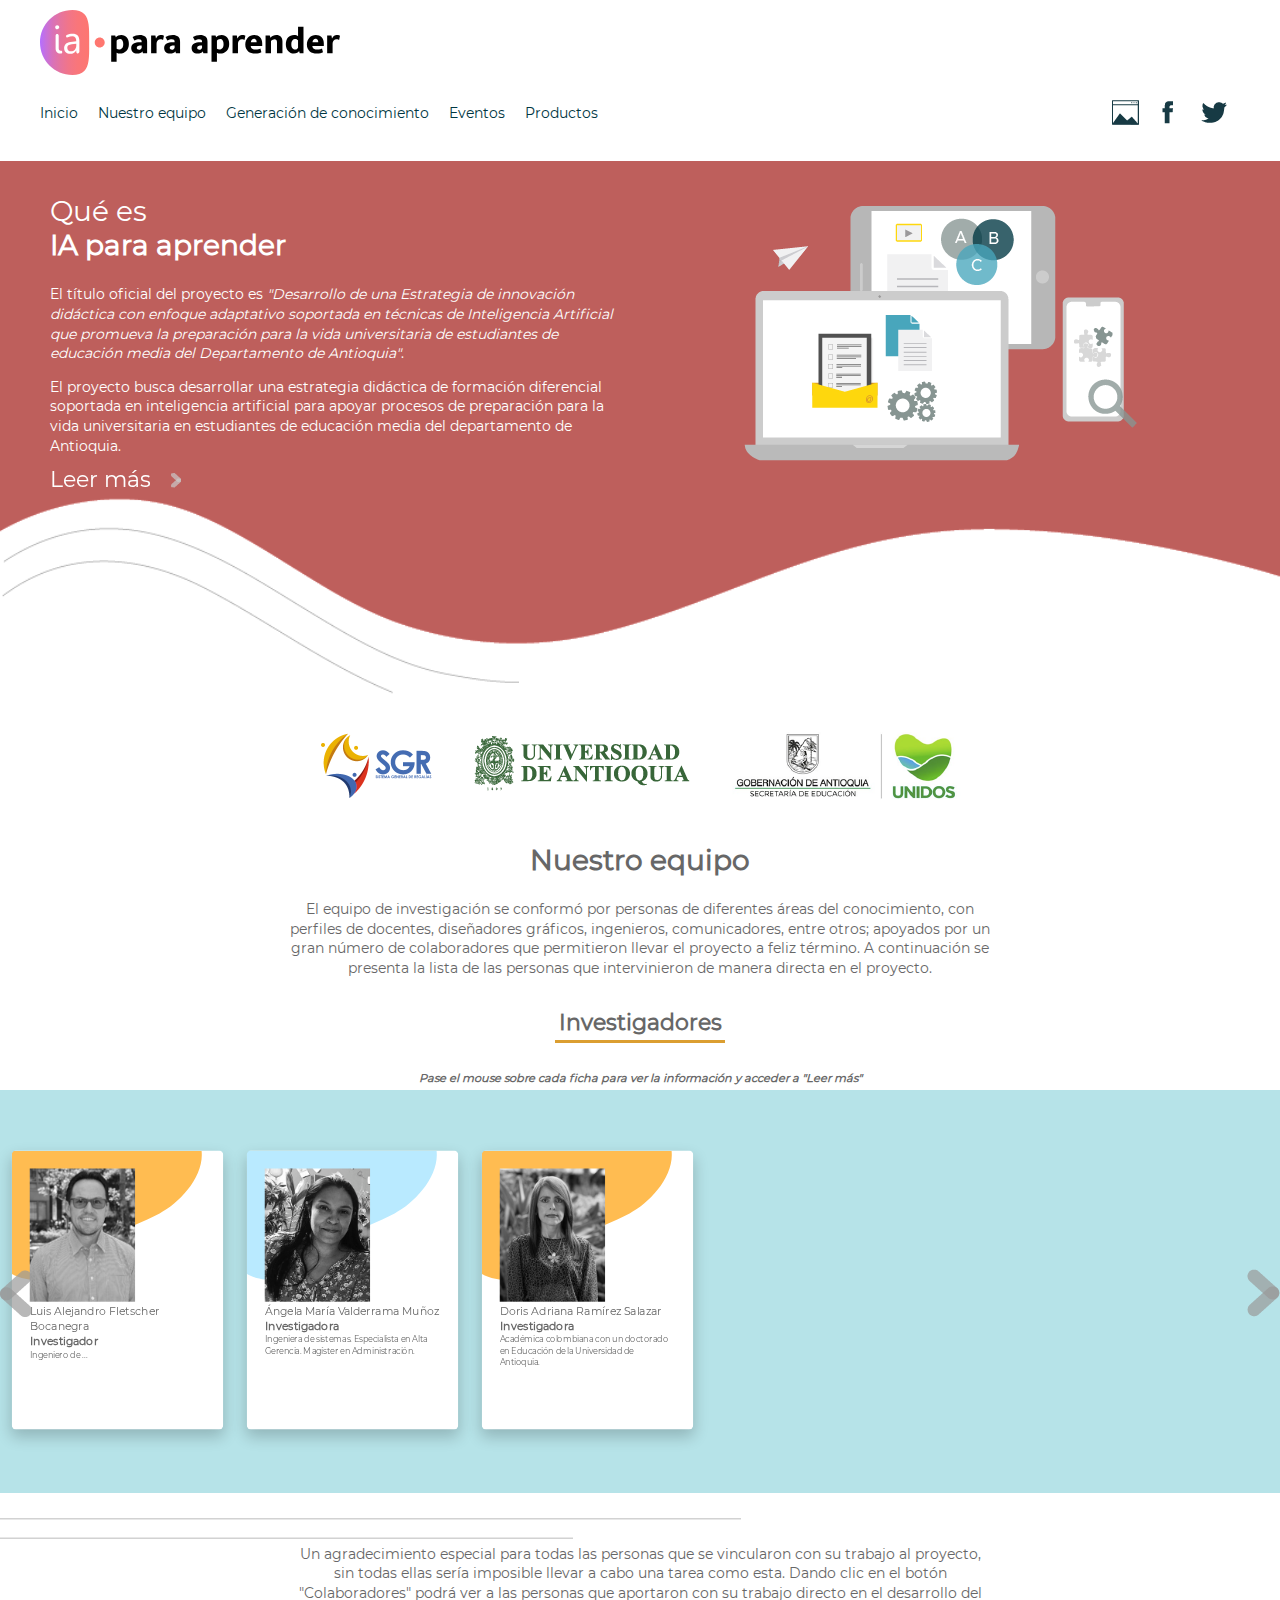
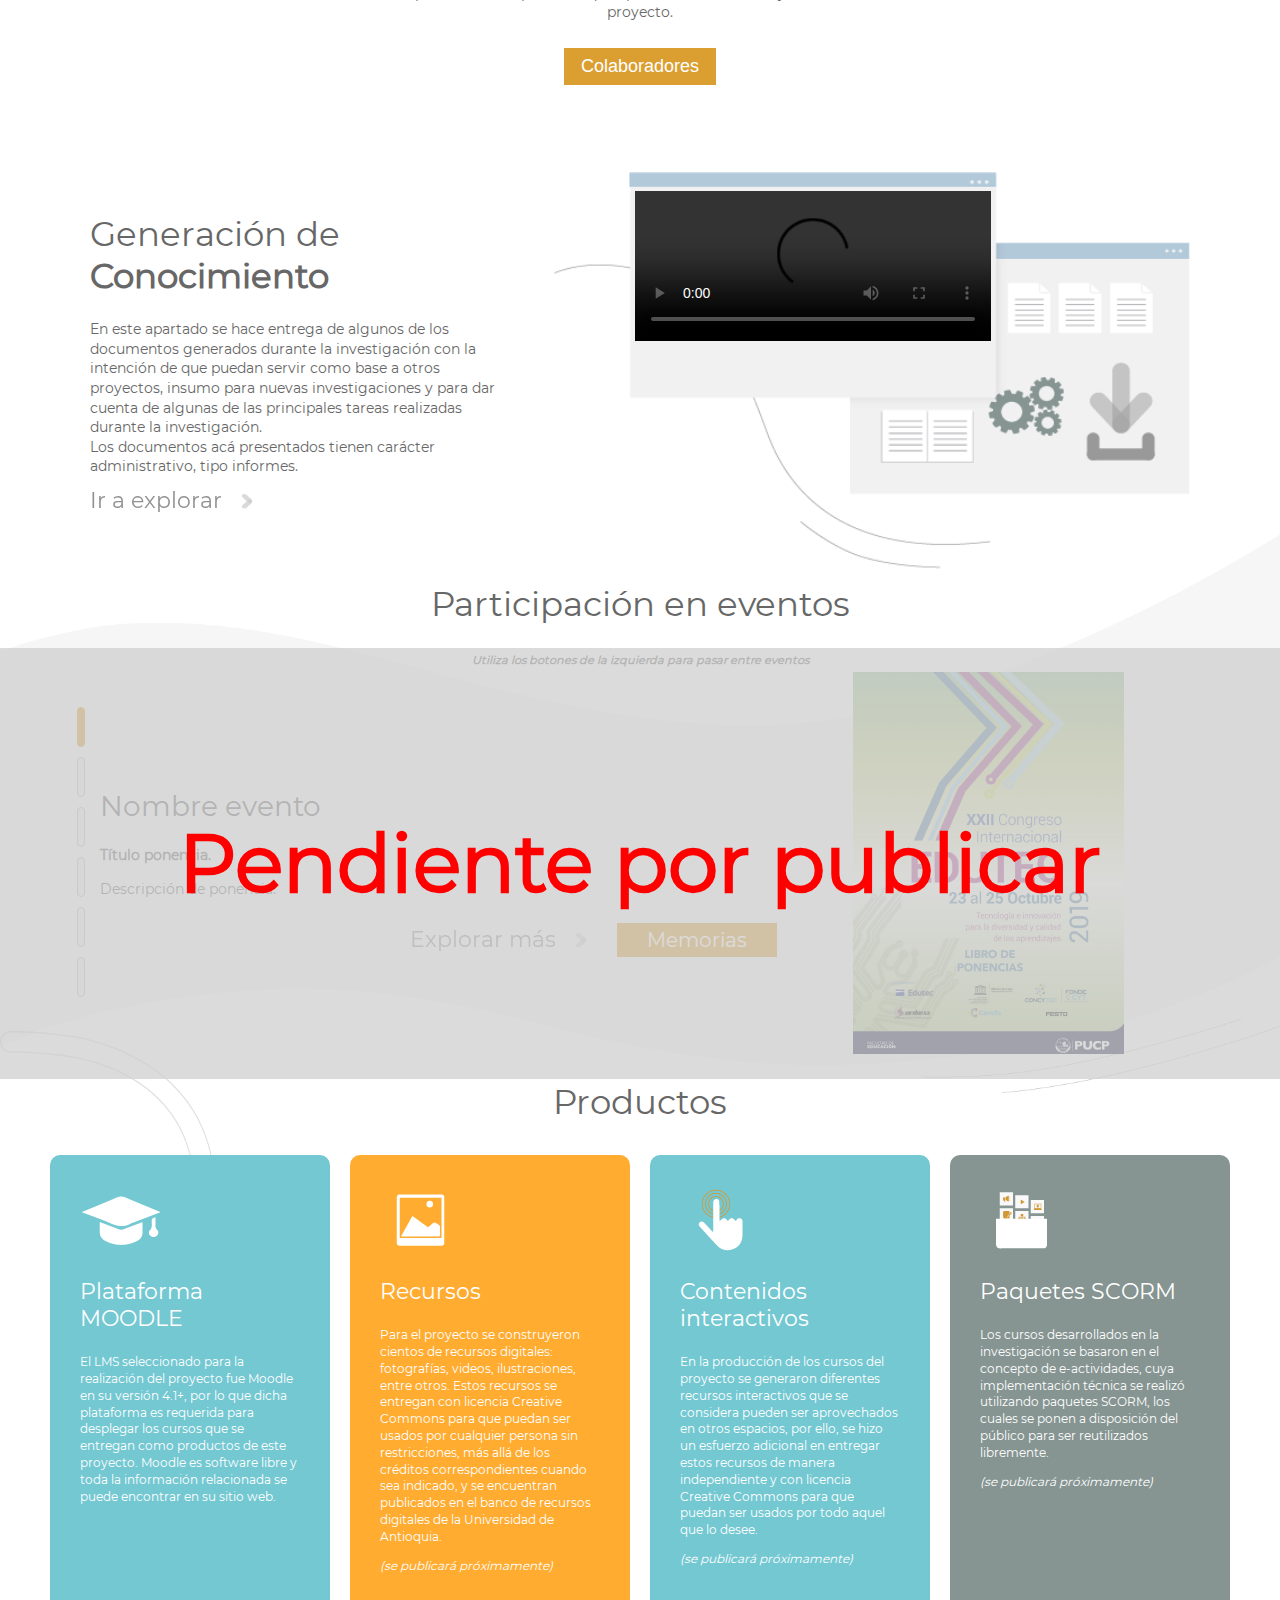
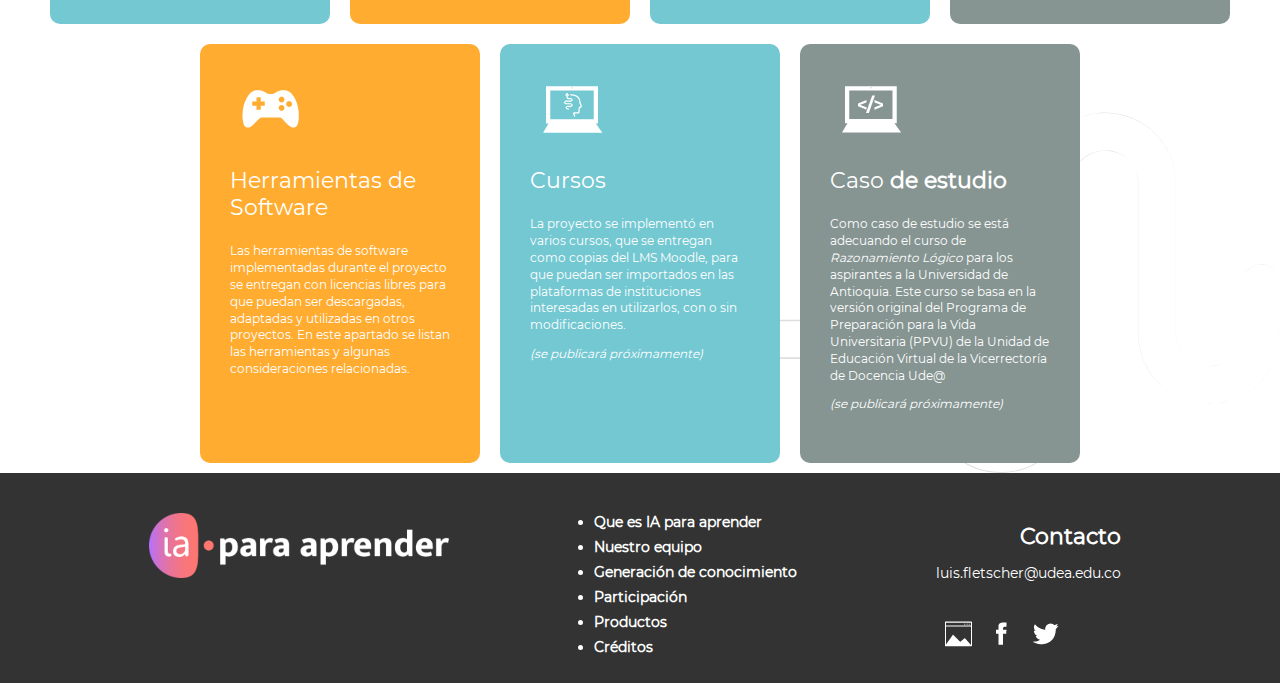
==== commit 0f86bd49: "Correccion_commit_anterior" ====
--- a/index.html
+++ b/index.html
@@ -301,35 +301,17 @@
                         </cite>
                     </div>
                     <div>
-                        <h3>Asesora pedagógica</h3>
-                        <cite>Manuela Mesa Flórez</cite>
-                    </div>
-                    <div>
-                        <h3>Correctora de estilo y fuentes</h3>
-                        <cite>Luisa Fernanda Londoño Castrillón</cite>
+                        <h3>Corrección de estilo</h3>
+                        <cite>xxxxx</cite>
+                    </div>
+                    <div>
+                        <h3>Diseño gráfico</h3>
+                        <cite>xxxx</cite>
                     </div>
                     <div>
                         <h3>Implementación técnica</h3>
                         <cite>
                             Jonathan Mauricio Arboleda Zuluaga
-                        </cite>
-                    </div>
-                    <div>
-                        <h3>Ilustrador y diseñador</h3>
-                        <cite>
-                            Esteban Martínez Pavas
-                        </cite>
-                    </div>
-                    <div>
-                        <h3>Desarrollador audiovisual</h3>
-                        <cite>
-                            Juan Fernando Osorio López
-                        </cite>
-                    </div>
-                    <div>
-                        <h3>Desarrollador Frontend</h3>
-                        <cite>
-                            Jhon Fredy Saldarriaga Aguilar
                         </cite>
                     </div>
                     <div>
@@ -475,6 +457,50 @@
                     </ul>
                 </div>
 
+                <!-- Equipo de producción Ude@ Educación Virtual -->
+                <div class="colaborador">
+                    <div class="nombre">Manuela Mesa Flórez</div>
+                    <ul class="datos">
+                        <li><strong>Perfil:</strong></li>
+                        <li>Asesora pedagógica</li>
+                    </ul>
+                </div>
+                <div class="colaborador par">
+                    <div class="nombre">Luisa Fernanda Londoño Castrillón</div>
+                    <ul class="datos">
+                        <li><strong>Perfil:</strong></li>
+                        <li>Correctora de estilo y fuentes</li>
+                    </ul>
+                </div>
+                <div class="colaborador">
+                    <div class="nombre">Tiany Gamarra Castillo</div>
+                    <ul class="datos">
+                        <li><strong>Perfil:</strong></li>
+                        <li>Guionista</li>
+                    </ul>
+                </div>
+                <div class="colaborador par">
+                    <div class="nombre">Esteban Martínez Pavas</div>
+                    <ul class="datos">
+                        <li><strong>Perfil:</strong></li>
+                        <li>Ilustrador y diseñador</li>
+                    </ul>
+                </div>
+                <div class="colaborador">
+                    <div class="nombre">Juan Fernando Osorio López</div>
+                    <ul class="datos">
+                        <li><strong>Perfil:</strong></li>
+                        <li>Desarrollador audiovisual</li>
+                    </ul>
+                </div>
+                <div class="colaborador par">
+                    <div class="nombre">Jhon Fredy Saldarriaga Aguilar</div>
+                    <ul class="datos">
+                        <li><strong>Perfil:</strong></li>
+                        <li>Desarrollador Frontend</li>
+                    </ul>
+                </div>
+
                 <div class="fondo">Colaboradores</div>
             </div>
         </div>
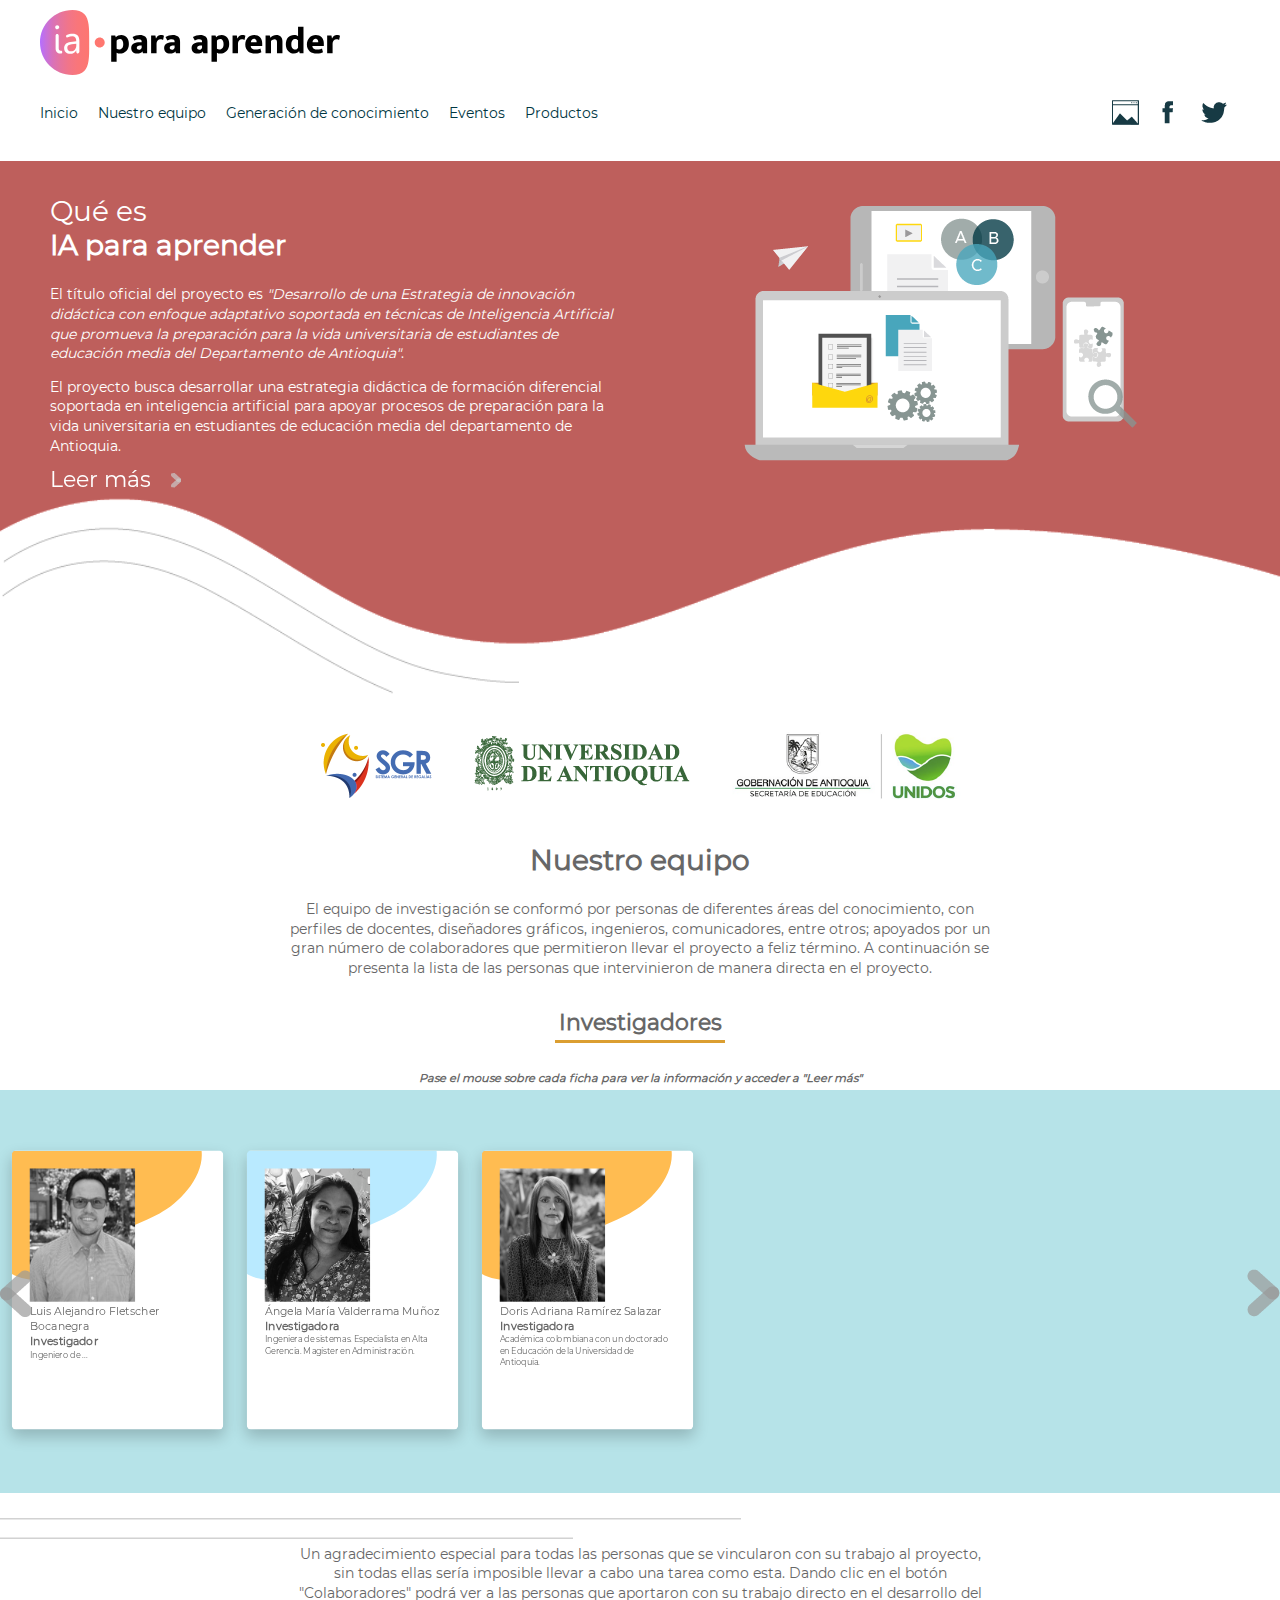
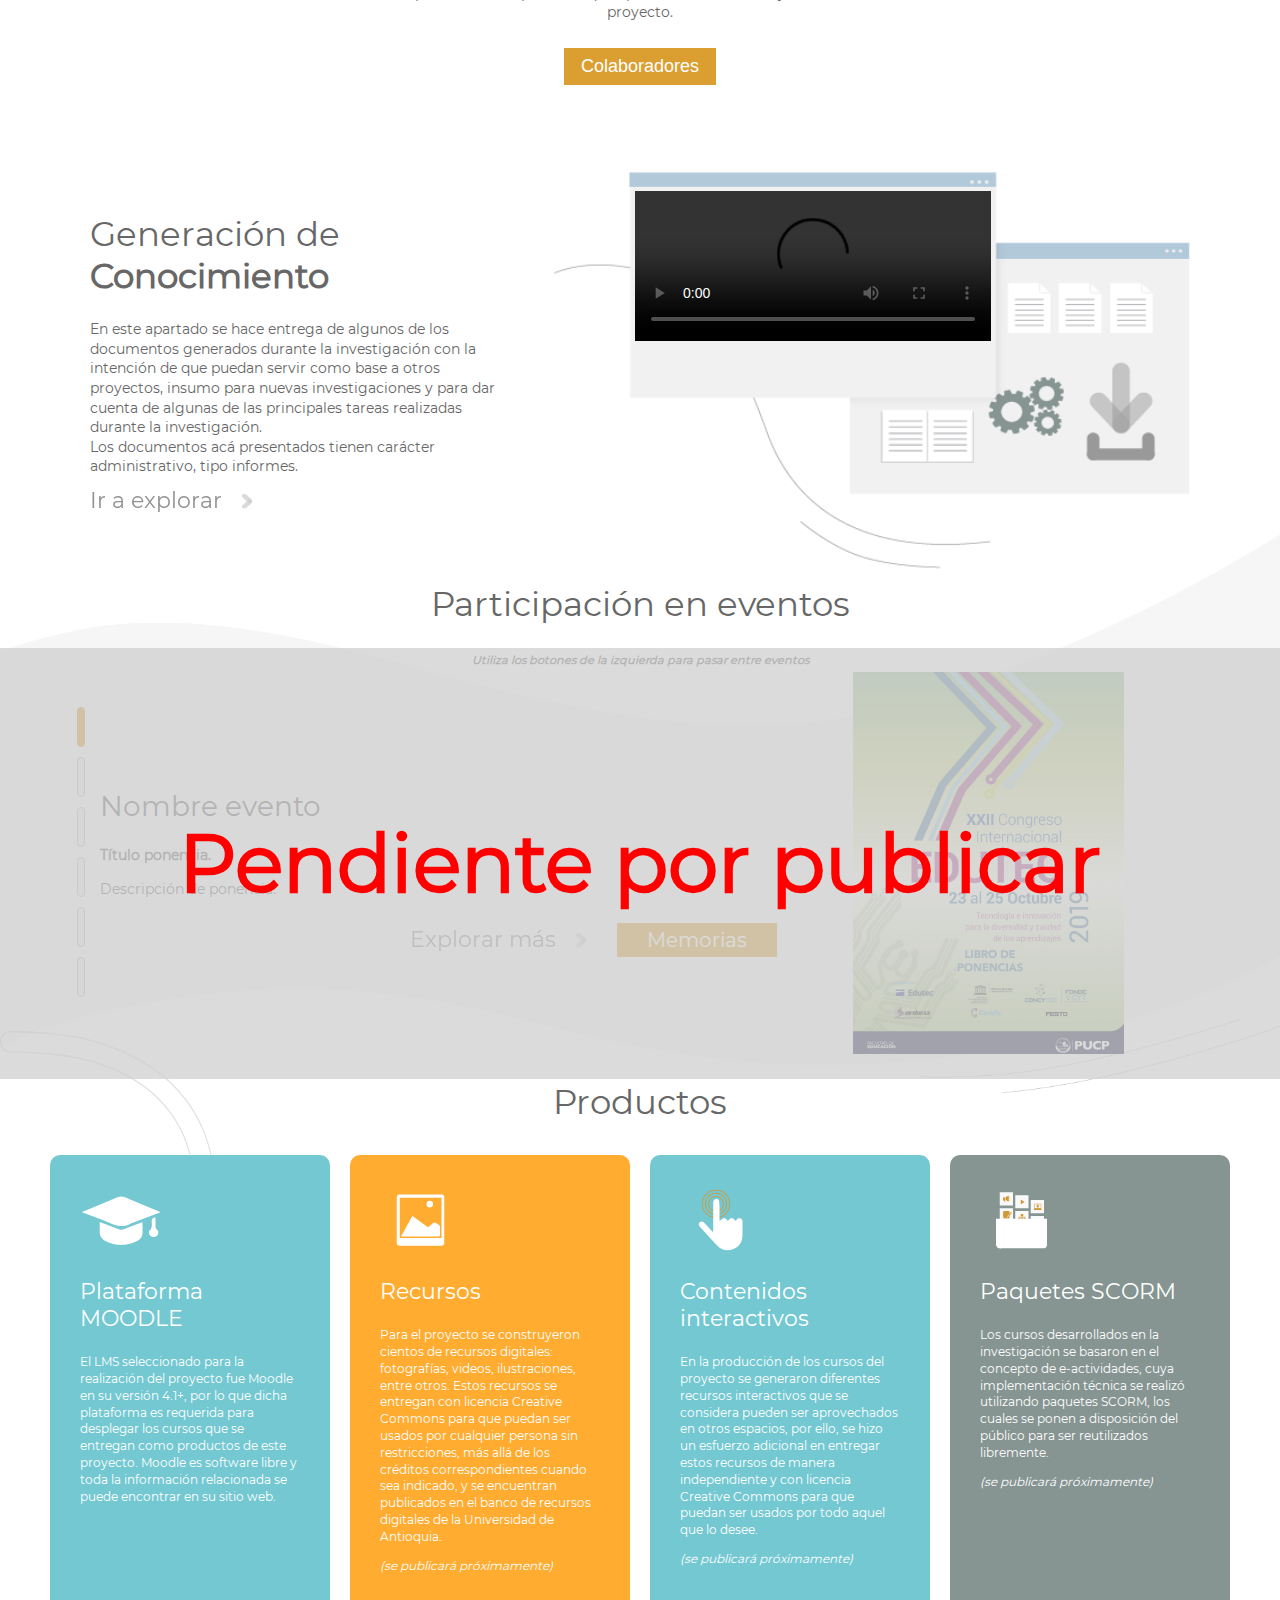
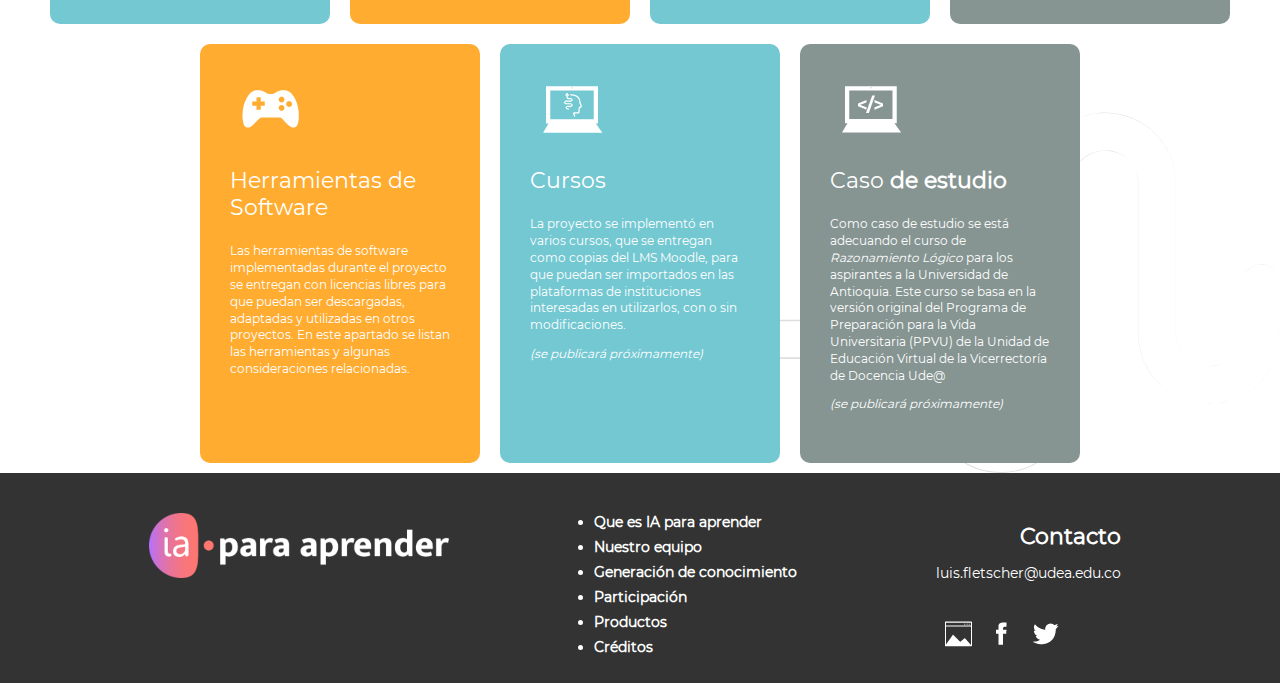
==== commit aa4cb0bd: "correccion_creditos" ====
--- a/index.html
+++ b/index.html
@@ -300,13 +300,13 @@
                             Luis Alejandro Fletscher Bocanegra<br />
                         </cite>
                     </div>
-                    <div>
+                    <!-- <div>
                         <h3>Corrección de estilo</h3>
                         <cite>xxxxx</cite>
-                    </div>
+                    </div> -->
                     <div>
                         <h3>Diseño gráfico</h3>
-                        <cite>xxxx</cite>
+                        <cite>Elizabeth Hernández González</cite>
                     </div>
                     <div>
                         <h3>Implementación técnica</h3>
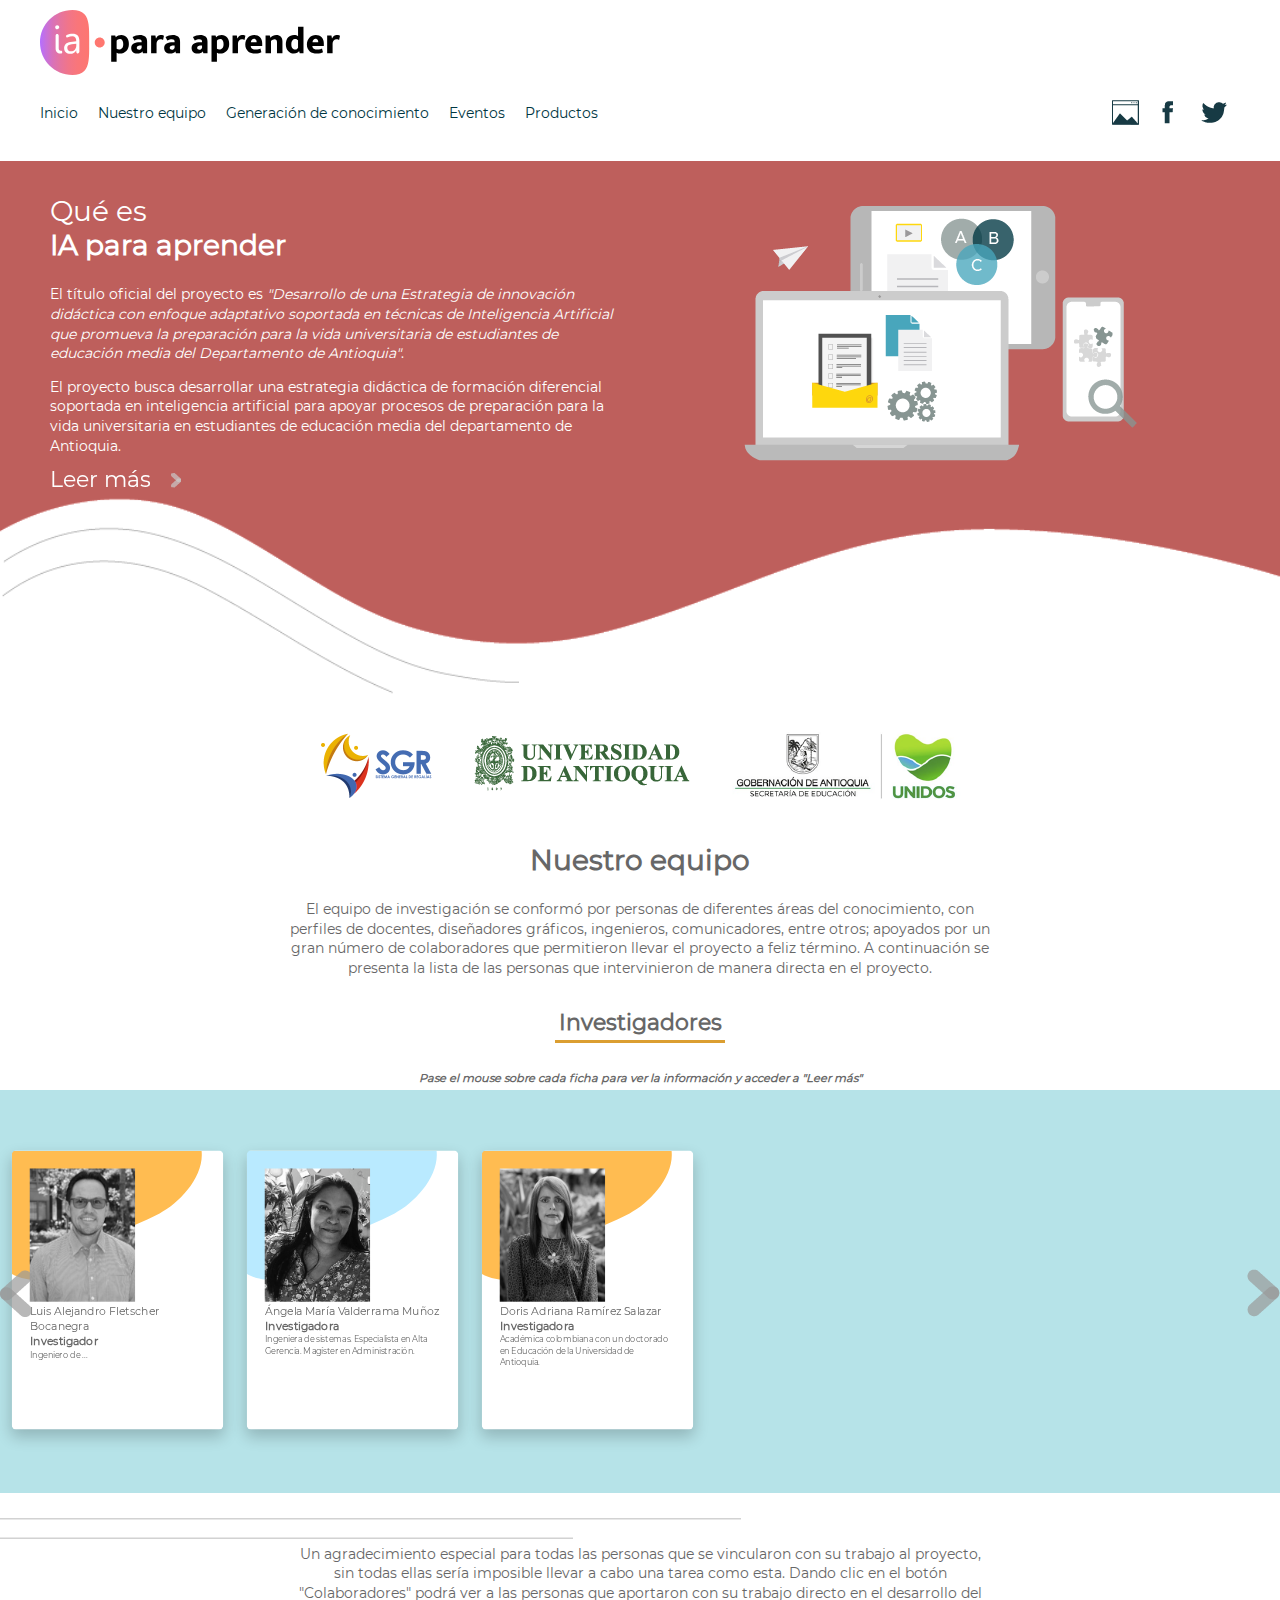
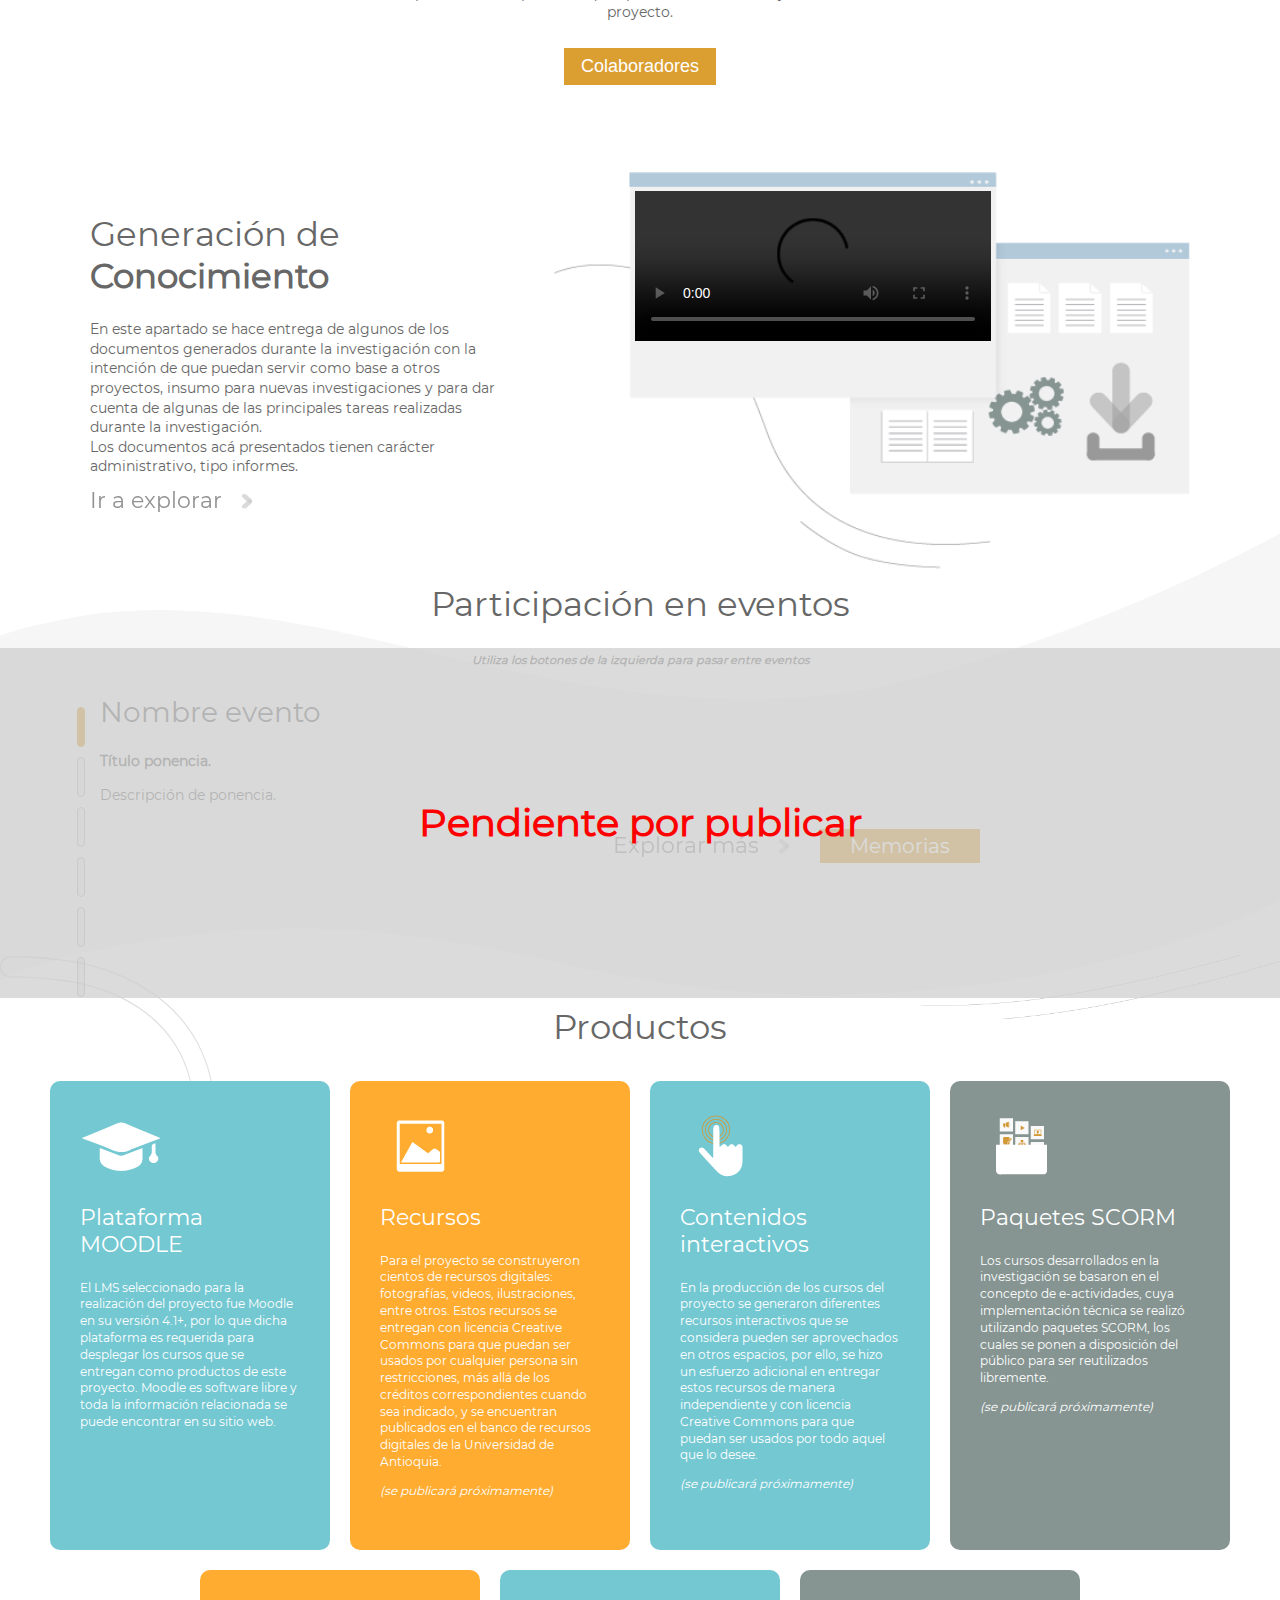
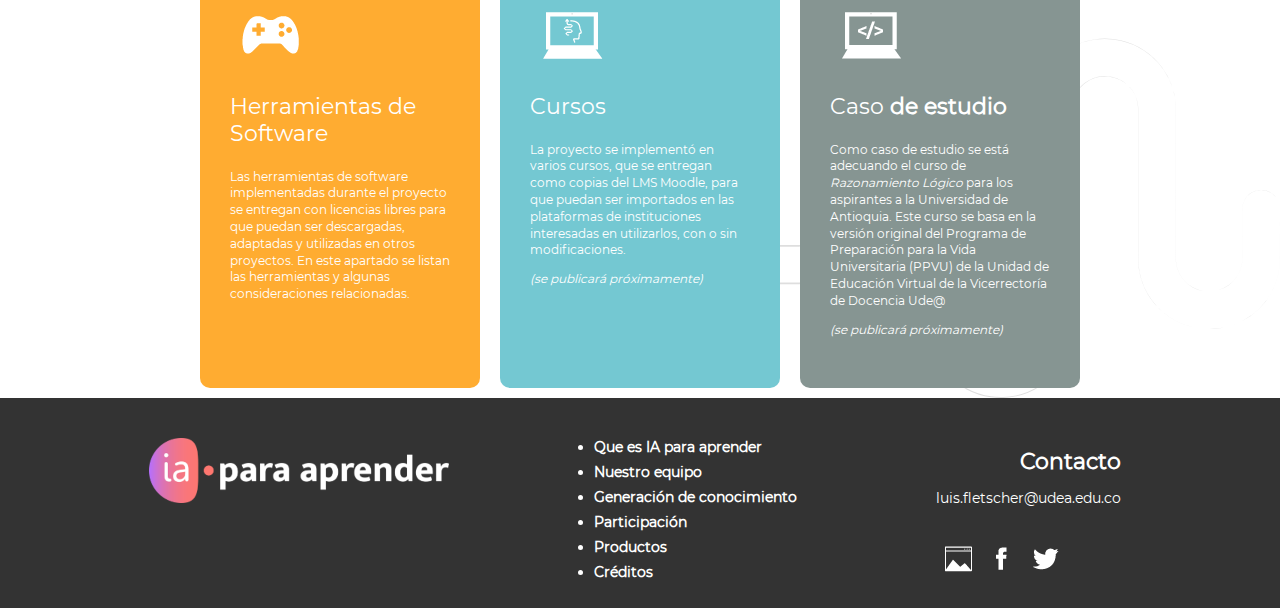
==== commit 0b455939: "convertir_botones_productos" ====
--- a/index.html
+++ b/index.html
@@ -141,62 +141,62 @@
                         <div class="memorias"><a href="#" target="_blank">Memorias</a></div>
                     </div>
                 </div>
-                <div class="col-2 img">
+                <!-- <div class="col-2 img">
                     <img src="content/eventos/eventos_edutec.png" alt="EDUTEC 2019" />
-                </div>
+                </div> -->
             </div>
         </section>
 
         <section id="productos">
             <h1>Productos</h1>
             <div class="productos">
-                <div class="producto azul moodle">
+                <a href="https://moodle.org/" target="_blank" class="producto azul moodle">
                     <div class="icono birrete-blanco"></div>
                     <h3>Plataforma MOODLE</h3>
                     <p>El LMS seleccionado para la realización del proyecto fue Moodle en su versión 4.1+, por lo que dicha plataforma es requerida para desplegar los cursos que se entregan como productos de este proyecto. Moodle es software libre y toda la información relacionada se puede encontrar en su sitio web.</p>
                     <p class="mas"><a class="boton" href="https://moodle.org/" target="_blank">Ir a MOODLE</a></p>
-                </div>
-                <div class="producto naranja graficos">
+                </a>
+                <a href="#" class="producto naranja graficos">
                     <div class="icono img-blanca"></div>
                     <h3>Recursos</h3>
                     <p>Para el proyecto se construyeron cientos de recursos digitales: fotografías, videos, ilustraciones, entre otros. Estos recursos se entregan con licencia Creative Commons para que puedan ser usados por cualquier persona sin restricciones, más allá de los créditos correspondientes cuando sea indicado, y se encuentran publicados en el banco de recursos digitales de la Universidad de Antioquia.</p>
                     <p><em>(se publicará próximamente)</em></p>
                     <!--p class="mas"><a class="boton" href="#" target="_blank">explorar<i class="icono flecha-azul"></i></a></p-->
-                </div>
-                <div class="producto azul interactivos">
+                </a>
+                <a href="#" class="producto azul interactivos">
                     <div class="icono dedo-blanco"></div>
                     <h3>Contenidos interactivos</h3>
                     <p>En la producción de los cursos del proyecto se generaron diferentes recursos interactivos que se considera pueden ser aprovechados en otros espacios, por ello, se hizo un esfuerzo adicional en entregar estos recursos de manera independiente y con licencia Creative Commons para que puedan ser usados por todo aquel que lo desee.</p>
                     <p><em>(se publicará próximamente)</em></p>
                     <!--p class="mas"><a class="boton" href="content/productos/interactivos.html">explorar<i class="icono flecha-azul"></i></a></p-->
-                </div>
-                <div class="producto gris paquetes">
+                </a>
+                <a href="#" class="producto gris paquetes">
                     <div class="icono carpeta-blanca"></div>
                     <h3>Paquetes SCORM</h3>
                     <p>Los cursos desarrollados en la investigación se basaron en el concepto de e-actividades, cuya implementación técnica se realizó utilizando paquetes SCORM, los cuales se ponen a disposición del público para ser reutilizados libremente.</p>
                     <p><em>(se publicará próximamente)</em></p>
                     <p class="mas"><a class="boton" href="content/productos/scorm.html">explorar<i class="icono flecha-azul"></i></a></p>
-                </div>
+                </a>
                 <a href="content/productos/herramientas.html" class="producto naranja herramientas">
                     <div class="icono mando-blanco"></div>
                     <h3>Herramientas de Software</h3>
                     <p>Las herramientas de software implementadas durante el proyecto se entregan con licencias libres para que puedan ser descargadas, adaptadas y utilizadas en otros proyectos. En este apartado se listan las herramientas y algunas consideraciones relacionadas.</p>
                     <p class="mas"><span>explorar<i class="icono flecha-azul"></i></span></p>
                 </a>
-                <div class="producto azul ruta">
+                <a href="#" class="producto azul ruta">
                     <div class="icono pc-ruta-blanco"></div>
                     <h3>Cursos</h3>
                     <p>La proyecto se implementó en varios cursos, que se entregan como copias del LMS Moodle, para que puedan ser importados en las plataformas de instituciones interesadas en utilizarlos, con o sin modificaciones.</p>
                     <p><em>(se publicará próximamente)</em></p>
                     <!--p class="mas"><a class="boton" href="content/productos/cursos.html">explorar<i class="icono flecha-azul"></i></a></p-->
-                </div>
-                <div class="producto gris casoestudio">
+                </a>
+                <a href="#" class="producto gris casoestudio">
                     <div class="icono pc-codigo-blanco"></div>
                     <h3>Caso <strong> de estudio</strong></h3>
                     <p>Como caso de estudio se está adecuando el curso de <em>Razonamiento Lógico</em> para los aspirantes a la Universidad de Antioquia. Este curso se basa en la versión original del Programa de Preparación para la Vida Universitaria (PPVU) de la Unidad de Educación Virtual de la Vicerrectoría de Docencia Ude@</p>
                     <p><em>(se publicará próximamente)</em></p>
                     <!--p class="mas"><a class="boton" href="content/productos/casoestudio.html">explorar<i class="icono flecha-azul"></i></a></p-->
-                </div>
+                </a>
             </div>
         </section>
 
@@ -429,6 +429,29 @@
                         <li>david.bernal@udea.edu.co</li>
                     </ul>
                 </div>
+                <div class="colaborador">
+                    <div class="nombre">Diana Cristina Oviedo Ramírez</div>
+                    <ul class="datos">
+                        <li><strong>Perfil:</strong></li>
+                        <li>Experta temática</li>
+                        <li><strong>Correo:</strong></li>
+                        <li>diana.oviedo@udea.edu.co</li>
+                    </ul>
+                </div>
+                <div class="colaborador par">
+                    <div class="nombre">Esteban Martínez Pavas</div>
+                    <ul class="datos">
+                        <li><strong>Perfil:</strong></li>
+                        <li>Ilustrador y diseñador</li>
+                    </ul>
+                </div>
+                <div class="colaborador par">
+                    <div class="nombre">Jhon Fredy Saldarriaga Aguilar</div>
+                    <ul class="datos">
+                        <li><strong>Perfil:</strong></li>
+                        <li>Desarrollador Frontend</li>
+                    </ul>
+                </div>
                 <div class="colaborador par">
                     <div class="nombre">Jonathan Mauricio Arboleda</div>
                     <ul class="datos">
@@ -439,12 +462,10 @@
                     </ul>
                 </div>
                 <div class="colaborador">
-                    <div class="nombre">Diana Cristina Oviedo Ramírez</div>
-                    <ul class="datos">
-                        <li><strong>Perfil:</strong></li>
-                        <li>Experta temática</li>
-                        <li><strong>Correo:</strong></li>
-                        <li>diana.oviedo@udea.edu.co</li>
+                    <div class="nombre">Juan Fernando Osorio López</div>
+                    <ul class="datos">
+                        <li><strong>Perfil:</strong></li>
+                        <li>Desarrollador audiovisual</li>
                     </ul>
                 </div>
                 <div class="colaborador par">
@@ -456,8 +477,13 @@
                         <li>lorena.quiroz@udea.edu.co</li>
                     </ul>
                 </div>
-
-                <!-- Equipo de producción Ude@ Educación Virtual -->
+                <div class="colaborador par">
+                    <div class="nombre">Luisa Fernanda Londoño Castrillón</div>
+                    <ul class="datos">
+                        <li><strong>Perfil:</strong></li>
+                        <li>Correctora de estilo y fuentes</li>
+                    </ul>
+                </div>
                 <div class="colaborador">
                     <div class="nombre">Manuela Mesa Flórez</div>
                     <ul class="datos">
@@ -465,39 +491,11 @@
                         <li>Asesora pedagógica</li>
                     </ul>
                 </div>
-                <div class="colaborador par">
-                    <div class="nombre">Luisa Fernanda Londoño Castrillón</div>
-                    <ul class="datos">
-                        <li><strong>Perfil:</strong></li>
-                        <li>Correctora de estilo y fuentes</li>
-                    </ul>
-                </div>
                 <div class="colaborador">
                     <div class="nombre">Tiany Gamarra Castillo</div>
                     <ul class="datos">
                         <li><strong>Perfil:</strong></li>
                         <li>Guionista</li>
-                    </ul>
-                </div>
-                <div class="colaborador par">
-                    <div class="nombre">Esteban Martínez Pavas</div>
-                    <ul class="datos">
-                        <li><strong>Perfil:</strong></li>
-                        <li>Ilustrador y diseñador</li>
-                    </ul>
-                </div>
-                <div class="colaborador">
-                    <div class="nombre">Juan Fernando Osorio López</div>
-                    <ul class="datos">
-                        <li><strong>Perfil:</strong></li>
-                        <li>Desarrollador audiovisual</li>
-                    </ul>
-                </div>
-                <div class="colaborador par">
-                    <div class="nombre">Jhon Fredy Saldarriaga Aguilar</div>
-                    <ul class="datos">
-                        <li><strong>Perfil:</strong></li>
-                        <li>Desarrollador Frontend</li>
                     </ul>
                 </div>
 
--- a/css/styles.css
+++ b/css/styles.css
@@ -927,12 +927,13 @@
 #eventos .mensaje-temp {
     position: absolute;
     width: 100%;
-    height: 75%;
-    font-size: 80px;
+    height: 70%;
+    font-size: 3vw;
     font-weight: bold;
     display: flex;
     justify-content: center;
     align-items: center;
+    text-align: center;
     z-index: 1;
     background-color: #cececebd;
     color: #ff0000;
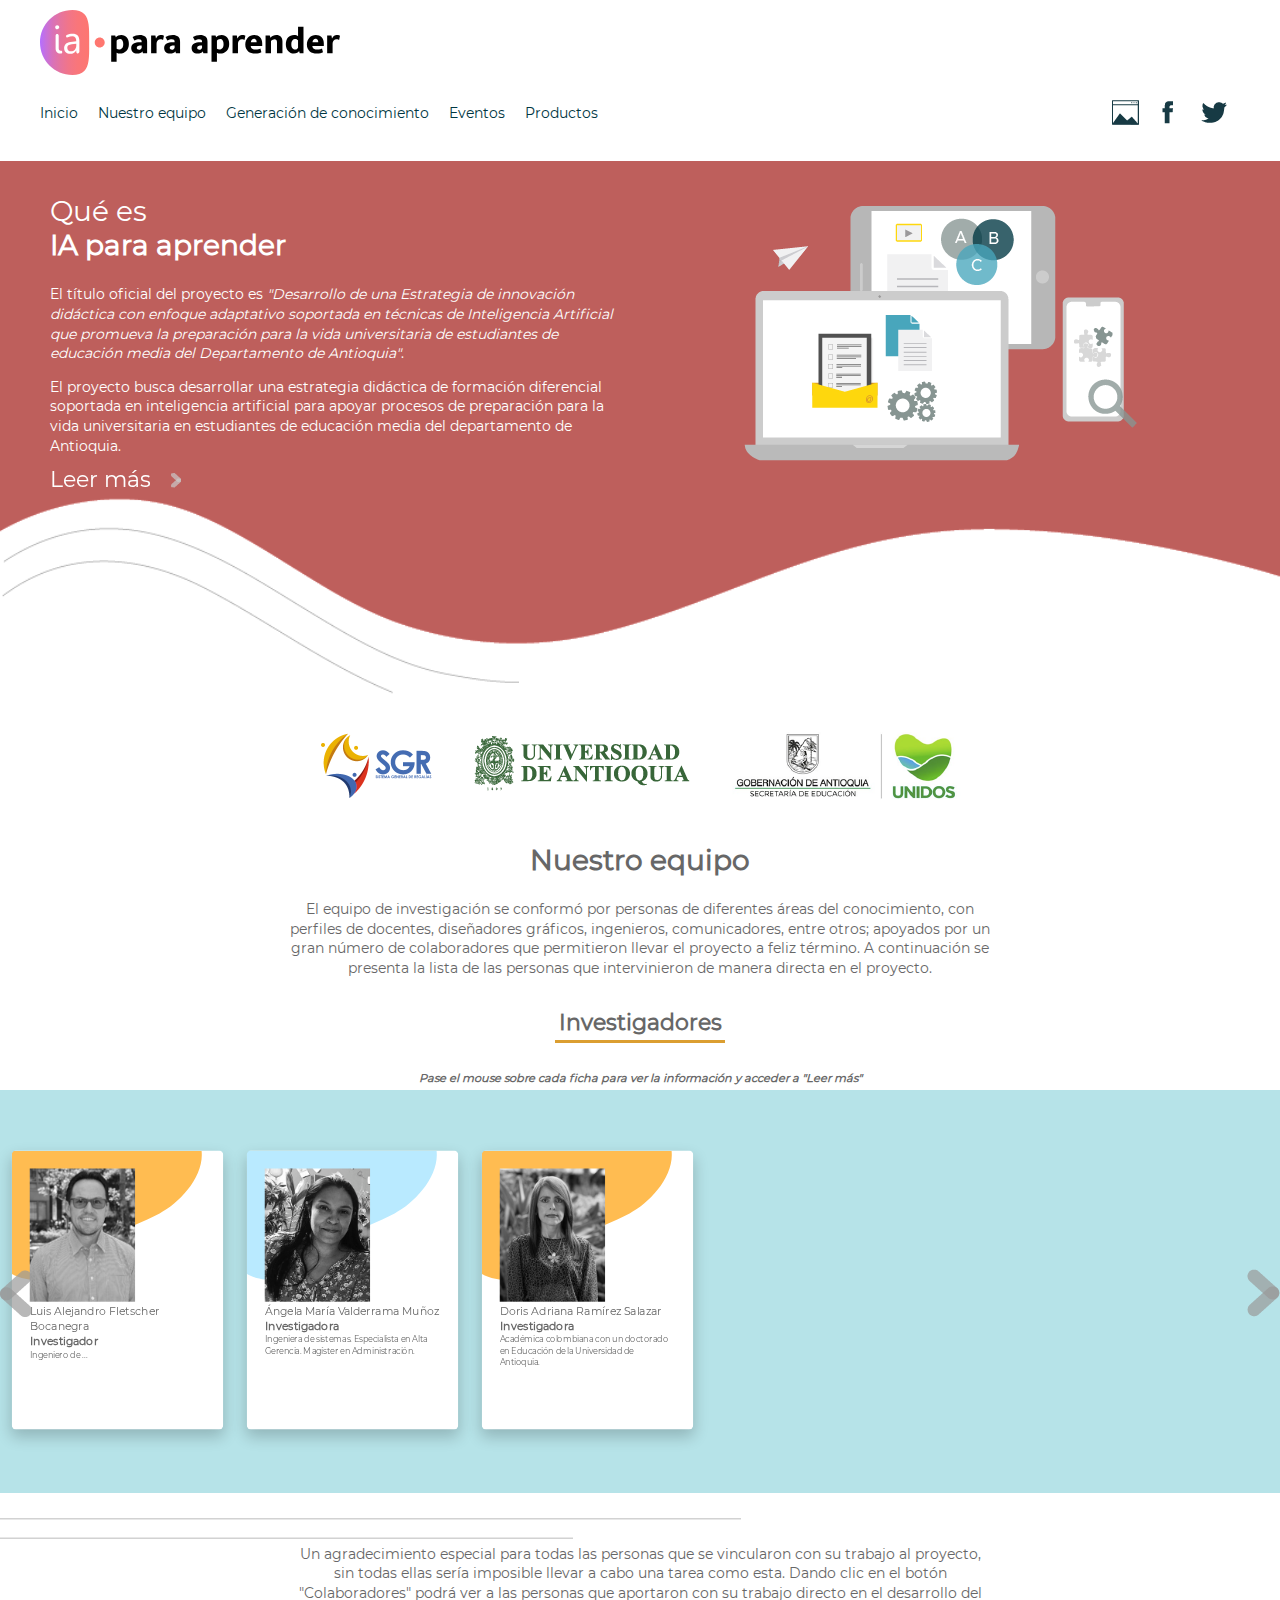
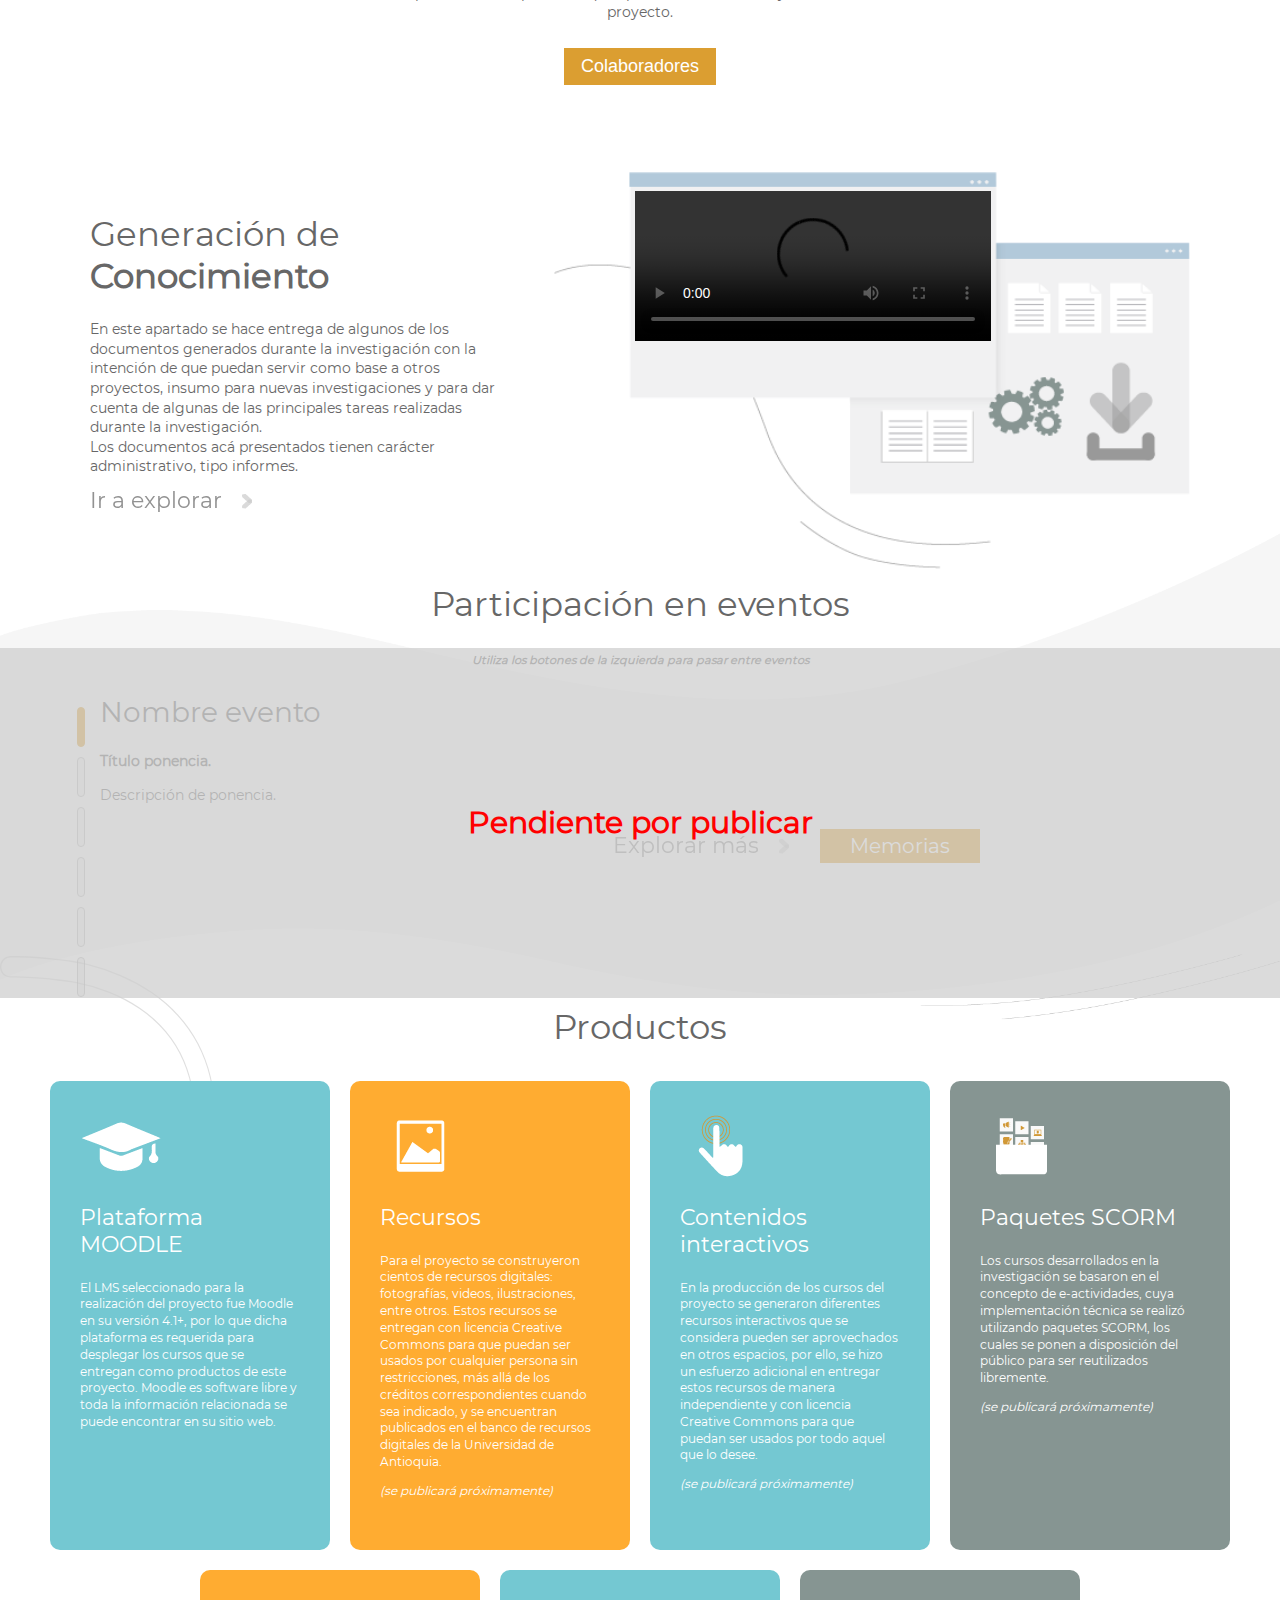
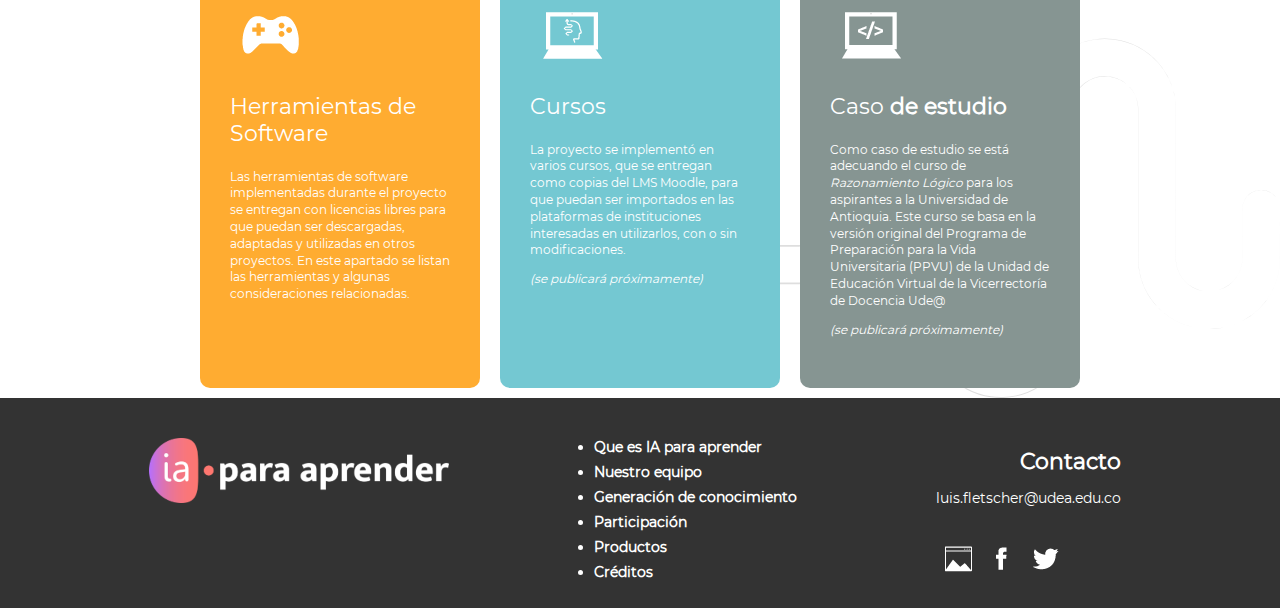
==== commit a91529cf: "convertir_botones_investigadores" ====
--- a/index.html
+++ b/index.html
@@ -75,21 +75,21 @@
                 <a href="#" class="left-arrow"><div class="icono flecha-atras"></div></a>
                 <a href="#" class="right-arrow"><div class="icono flecha-adelante"></div></a>
                 <div class="investigadores carrusel">
-                    <div class="investigador naranja"  id="investigador_0">
+                    <div class="investigador naranja modal" data-modal-id="#modal0" id="investigador_0">
                         <img src="content/investigadores/luisfletscher.png" alt="Luis Alejandro Fletscher Bocanegra" />
                         <p>Luis Alejandro Fletscher Bocanegra</p>
                         <p><strong>Investigador</strong></p>
                         <p class="resumen">Ingeniero de ...</p>
                         <p class="mas"><a class="boton modal" id="btn_modal0" data-modal-id="#modal0">Leer más <i class="icono flecha-azul"></i></a></p>
                     </div>
-                    <div class="investigador azul"  id="investigador_1">
+                    <div class="investigador azul modal" data-modal-id="#modal1" id="investigador_1">
                         <img src="content/investigadores/angela-valderrama.png" alt="Ángela María Valderrama Muñoz" />
                         <p>Ángela María Valderrama Muñoz</p>
                         <p><strong>Investigadora</strong></p>
                         <p class="resumen">Ingeniera de sistemas. Especialista en Alta Gerencia. Magíster en Administración.</p>
                         <p class="mas"><a class="boton modal" id="btn_modal1" data-modal-id="#modal1">Leer más <i class="icono flecha-azul"></i></a></p>
                     </div>
-                    <div class="investigador naranja"  id="investigador_2">
+                    <div class="investigador naranja modal" data-modal-id="#modal2" id="investigador_2">
                         <img src="content/investigadores/doris-ramirez.png" alt="Doris Adriana Ramírez Salazar" />
                         <p>Doris Adriana Ramírez Salazar</p>
                         <p><strong>Investigadora</strong></p>
--- a/css/styles.css
+++ b/css/styles.css
@@ -667,6 +667,7 @@
     transform: scale(1.25);
     margin: 0 40px;
     transition: all 1s;
+    cursor: pointer;
 }
 
 #equipo .investigador img {
@@ -928,7 +929,7 @@
     position: absolute;
     width: 100%;
     height: 70%;
-    font-size: 3vw;
+    font-size: 30px;
     font-weight: bold;
     display: flex;
     justify-content: center;
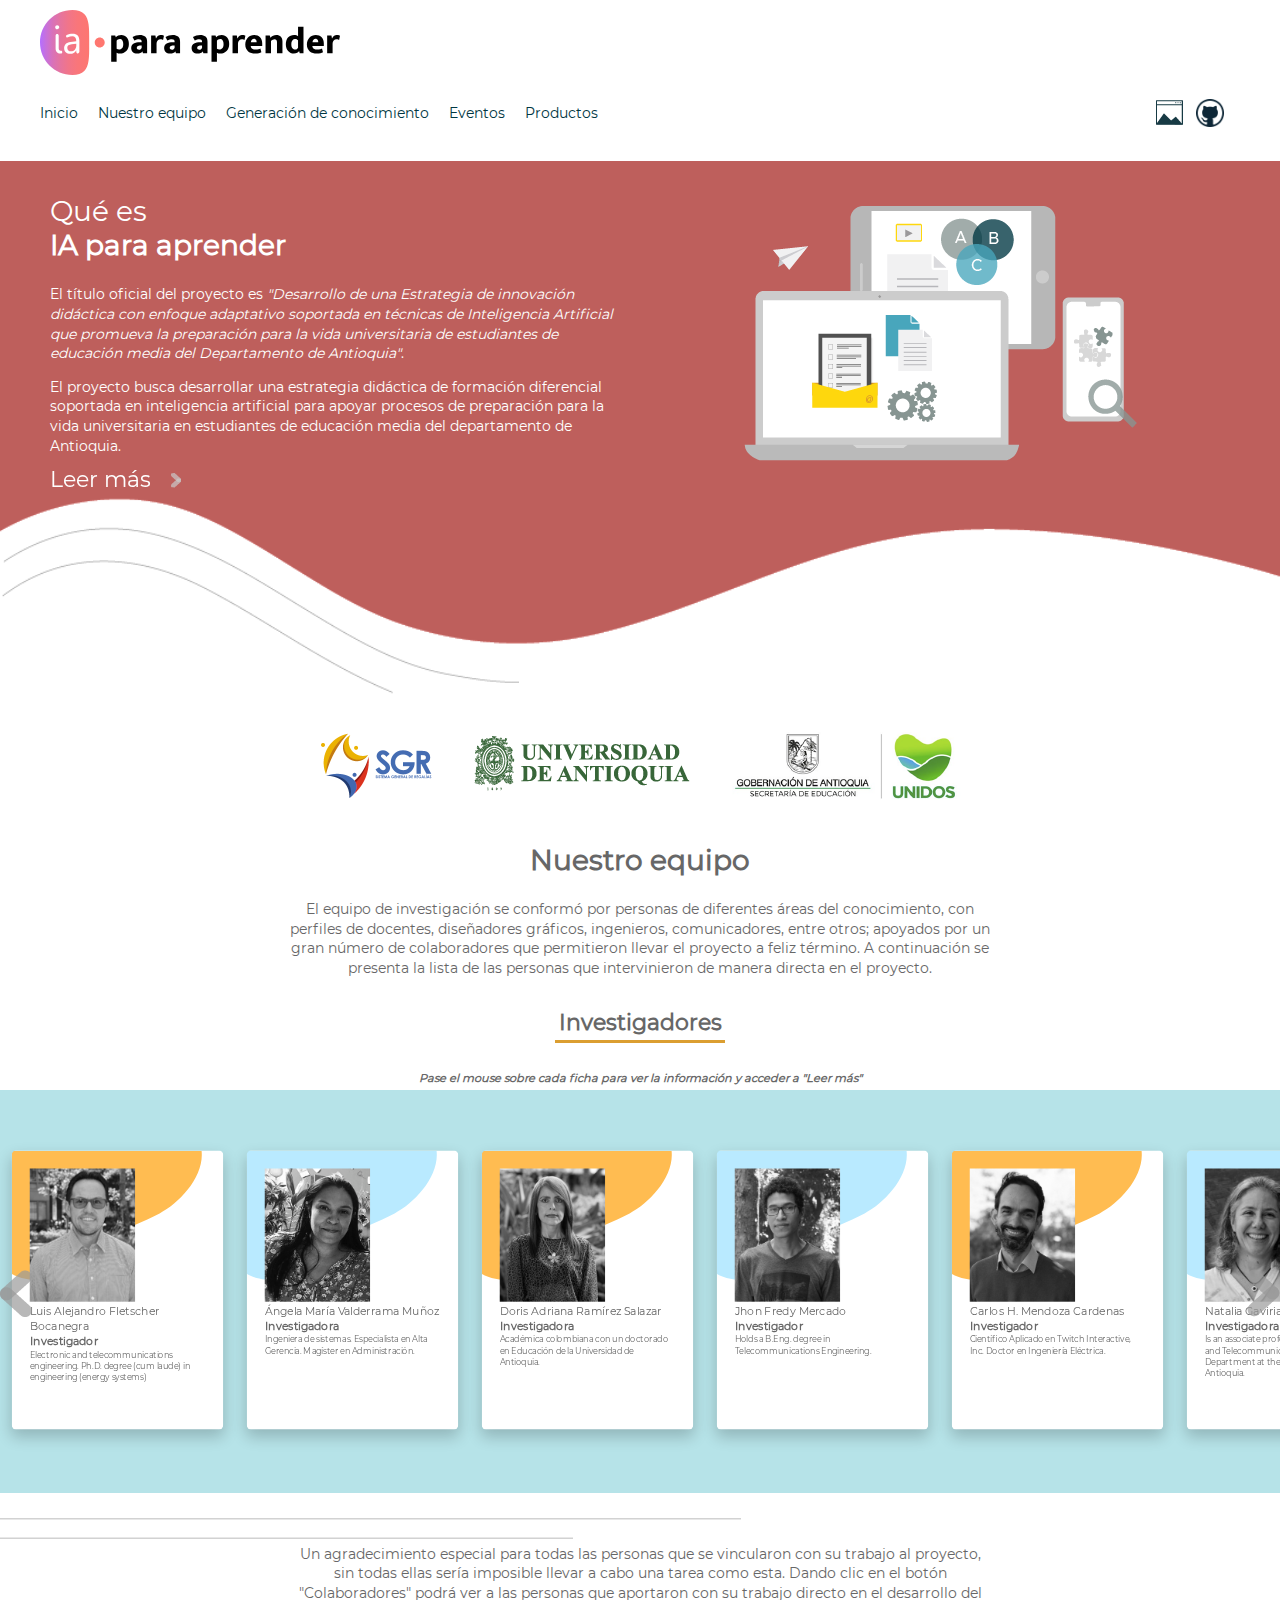
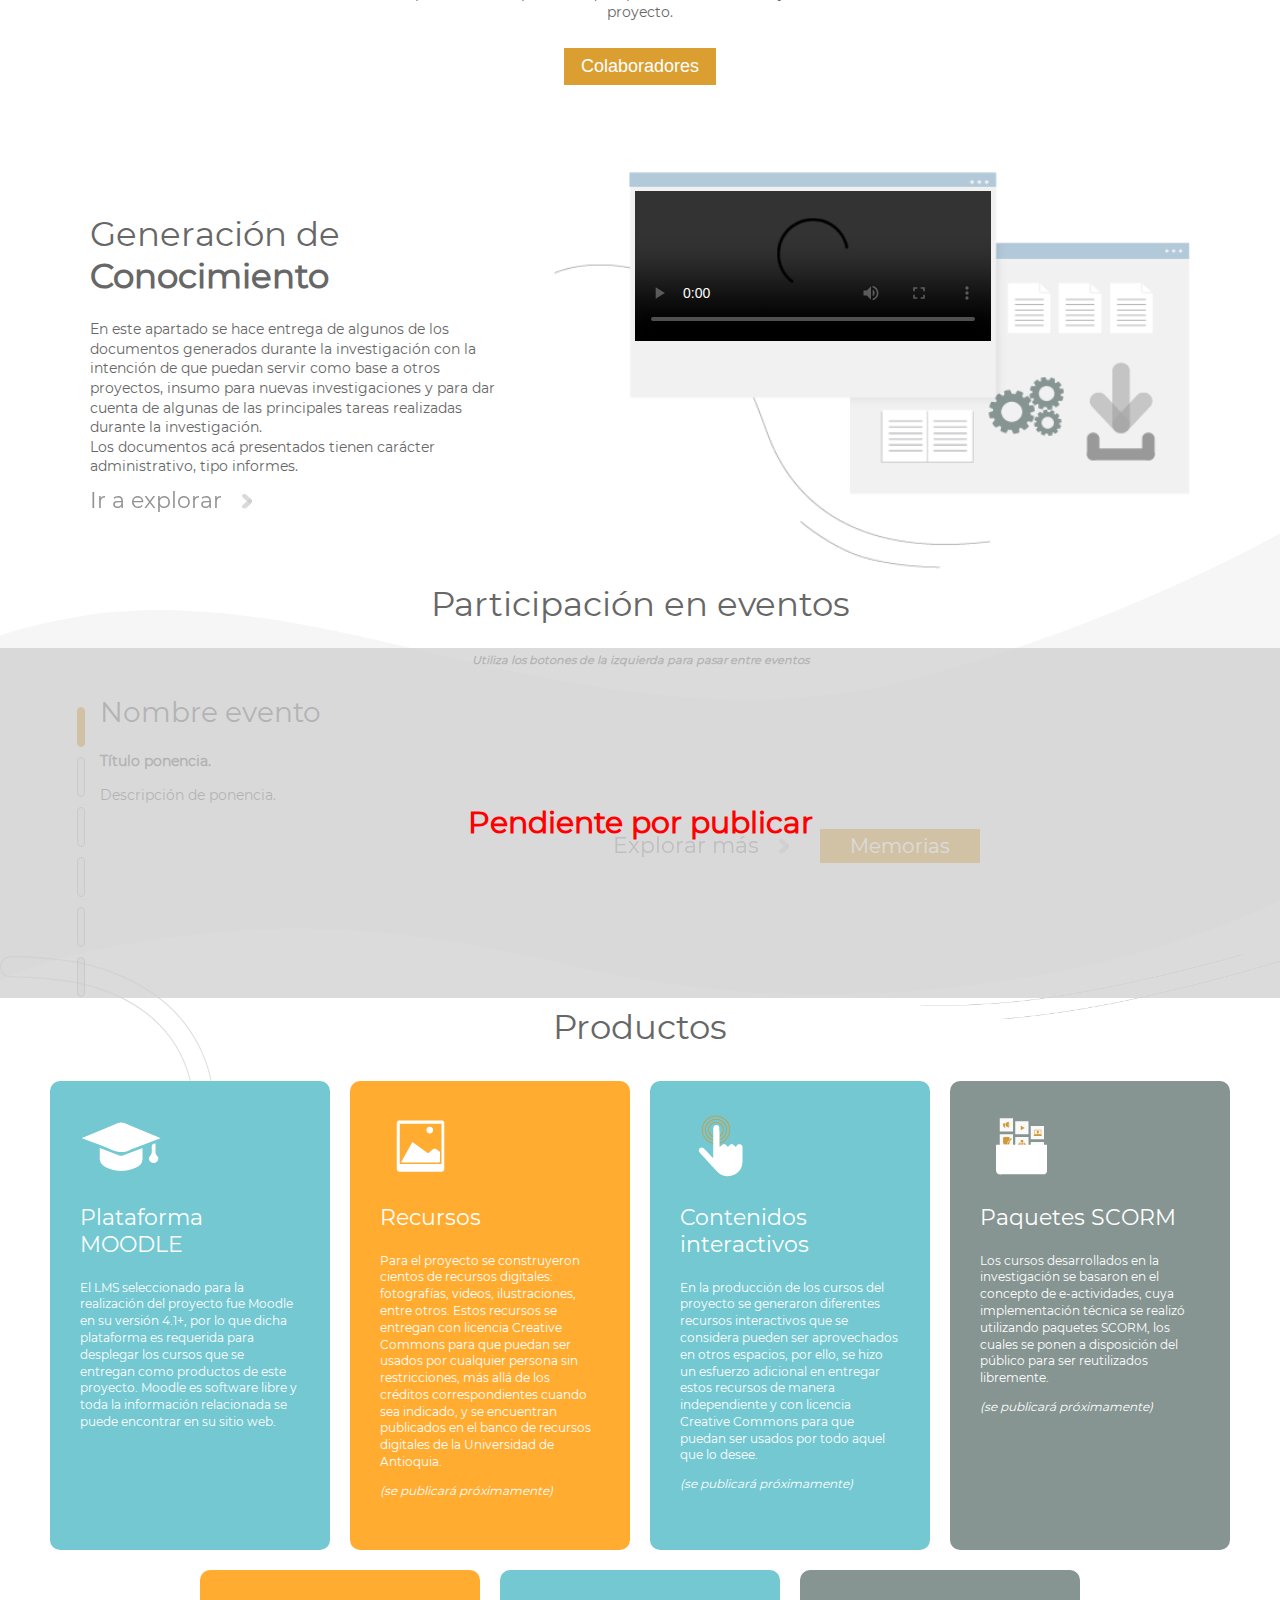
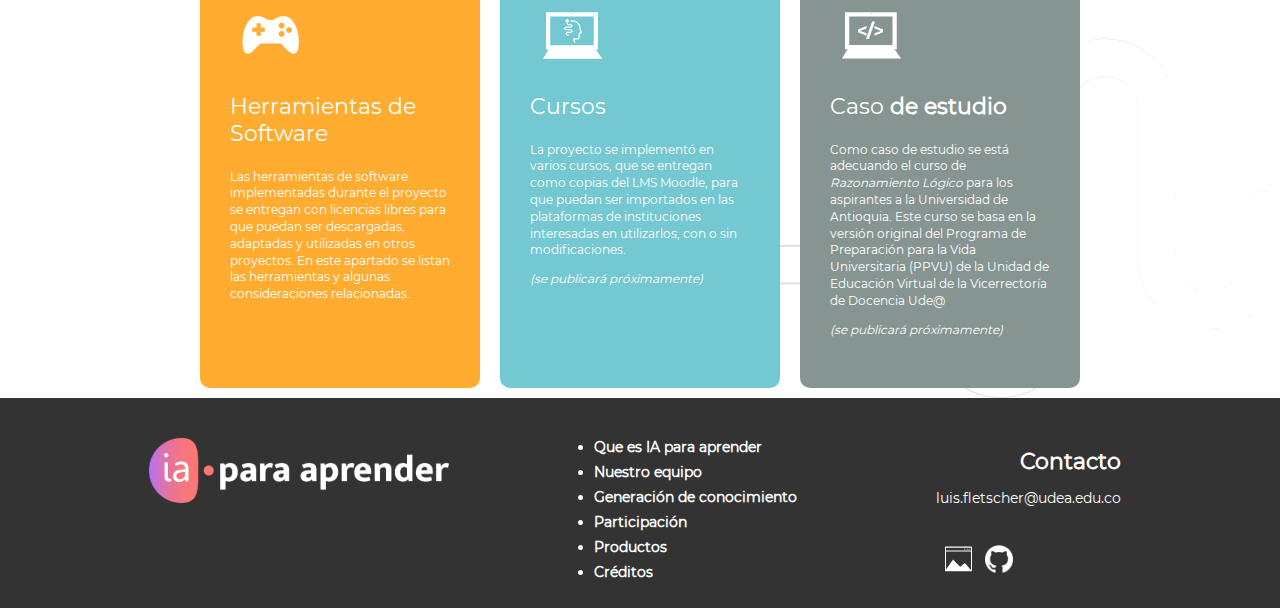
==== commit 828873cf: "investigadores_redes_sociales" ====
--- a/index.html
+++ b/index.html
@@ -32,8 +32,9 @@
                         </ul>
                         <div class="redes-sociales">
                             <a class="icono galeria-oscuro" href="#" target="_blank"></a>
-                            <a class="icono icono-facebook-oscuro" href="#" target="_blank"></a>
-                            <a class="icono icono-twitter-oscuro" href="#" target="_blank"></a>
+                            <a class="icono github-oscuro" href="https://github.com/iaparaaprender/" target="_blank"></a>
+                            <!-- <a class="icono icono-facebook-oscuro" href="#" target="_blank"></a> -->
+<!--                             <a class="icono icono-twitter-oscuro" href="#" target="_blank"></a> -->
                         </div>
                     </nav>
                 </div>
@@ -79,7 +80,7 @@
                         <img src="content/investigadores/luisfletscher.png" alt="Luis Alejandro Fletscher Bocanegra" />
                         <p>Luis Alejandro Fletscher Bocanegra</p>
                         <p><strong>Investigador</strong></p>
-                        <p class="resumen">Ingeniero de ...</p>
+                        <p class="resumen"> Electronic and telecommunications engineering. Ph.D. degree (cum laude) in engineering (energy systems)</p>
                         <p class="mas"><a class="boton modal" id="btn_modal0" data-modal-id="#modal0">Leer más <i class="icono flecha-azul"></i></a></p>
                     </div>
                     <div class="investigador azul modal" data-modal-id="#modal1" id="investigador_1">
@@ -95,6 +96,41 @@
                         <p><strong>Investigadora</strong></p>
                         <p class="resumen">Académica colombiana con un doctorado en Educación de la Universidad de Antioquia.</p>
                         <p class="mas"><a class="boton modal" id="btn_modal2" data-modal-id="#modal2">Leer más <i class="icono flecha-azul"></i></a></p>
+                    </div>
+                    <div class="investigador azul modal" data-modal-id="#modal3" id="investigador_3">
+                        <img src="content/investigadores/jhon-mercado.png" alt="Jhon Fredy Mercado" />
+                        <p>Jhon Fredy Mercado</p>
+                        <p><strong>Investigador</strong></p>
+                        <p class="resumen">Holds a B.Eng. degree in Telecommunications Engineering.</p>
+                        <p class="mas"><a class="boton modal" id="btn_modal3" data-modal-id="#modal3">Leer más <i class="icono flecha-azul"></i></a></p>
+                    </div>
+                    <div class="investigador naranja modal" data-modal-id="#modal4" id="investigador_4">
+                        <img src="content/investigadores/carlos-mendoza.png" alt="Carlos H. Mendoza Cardenas" />
+                        <p>Carlos H. Mendoza Cardenas</p>
+                        <p><strong>Investigador</strong></p>
+                        <p class="resumen">Científico Aplicado en Twitch Interactive, Inc. Doctor en Ingeniería Eléctrica.</p>
+                        <p class="mas"><a class="boton modal" id="btn_modal4" data-modal-id="#modal4">Leer más <i class="icono flecha-azul"></i></a></p>
+                    </div>
+                    <div class="investigador azul modal" data-modal-id="#modal5" id="investigador_5">
+                        <img src="content/investigadores/natalia-gaviria.png" alt="Natalia Gaviria Gomez" />
+                        <p>Natalia Gaviria Gomez</p>
+                        <p><strong>Investigadora</strong></p>
+                        <p class="resumen">Is  an  associate  professor  at  the  Electronics  and Telecommunications   Engineering   Department   at   the   Universidad de Antioquia.</p>
+                        <p class="mas"><a class="boton modal" id="btn_modal5" data-modal-id="#modal5">Leer más <i class="icono flecha-azul"></i></a></p>
+                    </div>
+                    <div class="investigador naranja modal" data-modal-id="#modal6" id="investigador_6">
+                        <img src="content/investigadores/diana-oviedo.png" alt="Diana Cristina Oviedo Ramírez" />
+                        <p>Diana Cristina Oviedo Ramírez</p>
+                        <p><strong>Investigadora</strong></p>
+                        <p class="resumen">Holds a degree in Translation from Universidad de Antioquia, Medellín</p>
+                        <p class="mas"><a class="boton modal" id="btn_modal6" data-modal-id="#modal6">Leer más <i class="icono flecha-azul"></i></a></p>
+                    </div>
+                    <div class="investigador azul modal" data-modal-id="#modal7" id="investigador_7">
+                        <img src="content/investigadores/alvaro-gomez.png" alt="Alvaro Gomez Peñuela" />
+                        <p>Alvaro Gomez Peñuela</p>
+                        <p><strong>Investigador</strong></p>
+                        <p class="resumen">Alvaro holds a BS in Nanotechnology Engineering from Universidad Pontificia Bolivariana</p>
+                        <p class="mas"><a class="boton modal" id="btn_modal7" data-modal-id="#modal7">Leer más <i class="icono flecha-azul"></i></a></p>
                     </div>
                 </div>
             </div>
@@ -278,8 +314,9 @@
                 <p><a href="mailto:luis.fletscher@udea.edu.co">luis.fletscher@udea.edu.co</a></p>
                 <div class="redes-sociales">
                     <a class="icono galeria-blanco" href="#" target="_blank"></a>
-                    <a class="icono icono-facebook-claro" href="https://www.facebook.com/" target="_blank"></a>
-                    <a class="icono icono-twitter-claro" href="https://twitter.com/" target="_blank"></a>
+                    <a class="icono github-blanco" href="https://github.com/iaparaaprender/" target="_blank"></a>
+                    <!-- <a class="icono icono-facebook-claro" href="https://www.facebook.com/" target="_blank"></a>
+                    <a class="icono icono-twitter-claro" href="https://twitter.com/" target="_blank"></a> -->
                 </div>
             </div>
 
@@ -359,9 +396,7 @@
                         <h2>Luis Alejandro Fletscher Bocanegra</h2>
                         <h2><strong>Investigador</strong></h2>
                         <h4>Perfil:</h4>
-                        <p>...</p>
-                        <h4>Temas de interés:</h4>
-                        <p>...</p>
+                        <p><strong>Luis A. Fletscher</strong> received the B.S. degree in electronic and telecommunications engineering from the Universidad del Cauca, Popayán, Colombia, in 2001, the first M.Sc. degree in telematics from the Universidad de Murcia, Spain, in 2010, the second M.Sc. degree in telecommunications from Universidad Pontificia Bolivariana, Medellín, Colombia, in 2011, and the Ph.D. degree (cum laude) in engineering (energy systems) from the Universidad Nacional de Colombia (Medellín Campus) in 2018. Since 2012, he has been with the Electronic and Telecommunications Engineering Department, Universidad de Antioquia, Medellín, as an Full Professor. His main research interests are energy efficiency of telecommunications systems, network management, and AI applied in education.</p>
                     </div>
                     <div class="col-2">
                         <div class="foto foto0"></div>
@@ -410,6 +445,107 @@
                     <a class="cvlac" href="https://scienti.minciencias.gov.co/cvlac/visualizador/generarCurriculoCv.do?cod_rh=0000060070" target="_blank">CvLac</a>
                     <a class="cvlac" href="https://scholar.google.com/citations?user=5EjnREcAAAAJ&hl=en" target="_blank">Scholar</a>
                 </div>
+                <!-- <div class="correo"><div class="icono icono-correo"></div>@udea.edu.co</div> -->
+            </div>
+        </div>
+        <div id="modal3" class="modal_container window">
+            <div class="modal-content modal-investigador">
+                <a href="#" class="close">×</a>
+                <div class="row">
+                    <div class="col-2 text">
+                        <h2>Jhon Fredy Mercado</h2>
+                        <h2><strong>Investigador</strong></h2>
+                        <h4>Perfil:</h4>
+                        <p>Holds a B.Eng. degree in Telecommunications Engineering (2022) from Universidad de Antioquia, Medellín, Colombia (UdeA). He is an M.Eng. student in the telecommunications program and a current member of the GITA Lab research group at UdeA. His research interests are the application of Pattern Recognition, Machine Learning, and Data Analytics to enhance student learning outcomes. OORCID: 0009-0000-4867-4352.</p>
+                    </div>
+                    <div class="col-2">
+                        <div class="foto foto3"></div>
+                    </div>
+                </div>
+                <div class="curriculo">
+                    <a class="cvlac" href="https://scholar.google.com/citations?user=Mawacr0AAAAJ&hl=es" target="_blank">Scholar</a>
+                </div>
+                <!-- <div class="correo"><div class="icono icono-correo"></div>@udea.edu.co</div> -->
+            </div>
+        </div>
+        <div id="modal4" class="modal_container window">
+            <div class="modal-content modal-investigador">
+                <a href="#" class="close">×</a>
+                <div class="row">
+                    <div class="col-2 text">
+                        <h2>Carlos H. Mendoza Cardenas</h2>
+                        <h2><strong>Investigador</strong></h2>
+                        <h4>Perfil:</h4>
+                        <p>Científico Aplicado en Twitch Interactive, Inc. Doctor en Ingeniería Eléctrica de la Universidad de Delaware (Estados Unidos), y Máster en Ingeniería e Ingeniero Electrónico de la Universidad de Antioquia.</p>
+                        <p>Temas de Interés: Desarrollo y Aplicación de métodos de Inteligencia Artificial en sistemas de recomendación y neurociencia.ORCID: 0000-0003-2226-865X</p>
+                    </div>
+                    <div class="col-2">
+                        <div class="foto foto4"></div>
+                    </div>
+                </div>
+                <!-- <div class="curriculo">
+                    <a class="cvlac" href="https://scholar.google.com/citations?user=Mawacr0AAAAJ&hl=es" target="_blank">Scholar</a>
+                </div> -->
+                <!-- <div class="correo"><div class="icono icono-correo"></div>@udea.edu.co</div> -->
+            </div>
+        </div>
+        <div id="modal5" class="modal_container window">
+            <div class="modal-content modal-investigador">
+                <a href="#" class="close">×</a>
+                <div class="row">
+                    <div class="col-2 text">
+                        <h2>Natalia Gaviria-Gomez</h2>
+                        <h2><strong>Investigadora</strong></h2>
+                        <h4>Perfil:</h4>
+                        <p>Is  an  associate  professor  at  the  Electronics  and Telecommunications   Engineering   Department   at   the   Universidad de Antioquia,  Medellín,  Colombia.  In  1996  she  received  her  BSc.  Eng  in Electronics  Engineering  from  the  University  of  Antioquia;  in  1999,  she received her MSc. degree in Electrical Engineering from Universidad de los Andes, Colombia and in 2006 she received her PhD  in  Computers and Electrical Engineering from The University of Arizona, Tucson, USA. Her research interests include traffic theory, modeling of wireless networks and technical aspects application of Wireless Technology in telemedicine. ORCID: 0000-0001-9625-255X</p>
+                    </div>
+                    <div class="col-2">
+                        <div class="foto foto5"></div>
+                    </div>
+                </div>
+                <!-- <div class="curriculo">
+                    <a class="cvlac" href="https://scholar.google.com/citations?user=Mawacr0AAAAJ&hl=es" target="_blank">Scholar</a>
+                </div> -->
+                <!-- <div class="correo"><div class="icono icono-correo"></div>@udea.edu.co</div> -->
+            </div>
+        </div>
+        <div id="modal6" class="modal_container window">
+            <div class="modal-content modal-investigador">
+                <a href="#" class="close">×</a>
+                <div class="row">
+                    <div class="col-2 text">
+                        <h2>Diana Cristina Oviedo Ramírez</h2>
+                        <h2><strong>Investigadora</strong></h2>
+                        <h4>Perfil:</h4>
+                        <p>Holds a degree in Translation from Universidad de Antioquia, Medellín, Colombia (UdeA). She is currently a Ph.D. student researching the integration of Artificial Intelligence in virtual learning environments and its implications for Task-Based Language Teaching (TBLT). Additionally, she serves as a pedagogical advisor for the virtualization process of Ude@ within the Vicerectorial unit at UdeA. Her research interests include AI-driven instructional design, learning styles, AI ethics, and the development of digital educational resources.</p>
+                    </div>
+                    <div class="col-2">
+                        <div class="foto foto6"></div>
+                    </div>
+                </div>
+                <div class="curriculo">
+                    <a class="cvlac" href="https://orcid.org/0000-0003-4683-6711" target="_blank">ORCID</a>
+                </div>
+                <!-- <div class="correo"><div class="icono icono-correo"></div>@udea.edu.co</div> -->
+            </div>
+        </div>
+        <div id="modal7" class="modal_container window">
+            <div class="modal-content modal-investigador">
+                <a href="#" class="close">×</a>
+                <div class="row">
+                    <div class="col-2 text">
+                        <h2>Alvaro Gomez Peñuela</h2>
+                        <h2><strong>Investigador</strong></h2>
+                        <h4>Perfil:</h4>
+                        <p>Alvaro holds a BS in Nanotechnology Engineering from Universidad Pontificia Bolivariana, Medellín, Colombia. He also completed two one-year specialization postdegree programs: one in Technology Management and the other in Data Science. Currently, Alvaro is enrolled as a master's degree student at the Universidad de Antioquia, working on a research project in differential learning. His work involves using AI tools for automatic metadata generation of learning objects. His main research interests include NLP, multimodal data handling, and machine learning.</p>
+                    </div>
+                    <div class="col-2">
+                        <div class="foto foto7"></div>
+                    </div>
+                </div>
+                <!-- <div class="curriculo">
+                    <a class="cvlac" href="" target="_blank">ORCID</a>
+                </div> -->
                 <!-- <div class="correo"><div class="icono icono-correo"></div>@udea.edu.co</div> -->
             </div>
         </div>
--- a/css/styles.css
+++ b/css/styles.css
@@ -174,6 +174,7 @@
     background-image: url(../img/spritesheet.png);
     background-repeat: no-repeat;
     display: block;
+    transition: all .3s;
 }
 
 .icono2 {
@@ -318,6 +319,20 @@
     width: 34px;
     height: 28px;
     background-position: -405px -43px;
+}
+
+.icono.github-oscuro {
+    width: 34px;
+    height: 28px;
+    background: url("../img/github_icon.png") no-repeat;
+    background-size: contain;
+}
+
+.icono.github-blanco {
+    width: 34px;
+    height: 28px;
+    background: url("../img/github_icon_white.png") no-repeat;
+    background-size: contain;
 }
 
 .icono.icono-facebook-oscuro {
@@ -827,6 +842,11 @@
 .modal_container .row .foto0 {background: url(../content/investigadores/luisfletscher.png) no-repeat top;}
 .modal_container .row .foto1 {background: url(../content/investigadores/angela-valderrama.png) no-repeat top;}
 .modal_container .row .foto2 {background: url(../content/investigadores/doris-ramirez.png) no-repeat top;}
+.modal_container .row .foto3 {background: url(../content/investigadores/jhon-mercado.png) no-repeat top;}
+.modal_container .row .foto4 {background: url(../content/investigadores/carlos-mendoza.png) no-repeat top;}
+.modal_container .row .foto5 {background: url(../content/investigadores/natalia-gaviria.png) no-repeat top;}
+.modal_container .row .foto6 {background: url(../content/investigadores/diana-oviedo.png) no-repeat top;}
+.modal_container .row .foto7 {background: url(../content/investigadores/alvaro-gomez.png) no-repeat top;}
 
 .modal_container .row .foto {
     background-size: 100%;
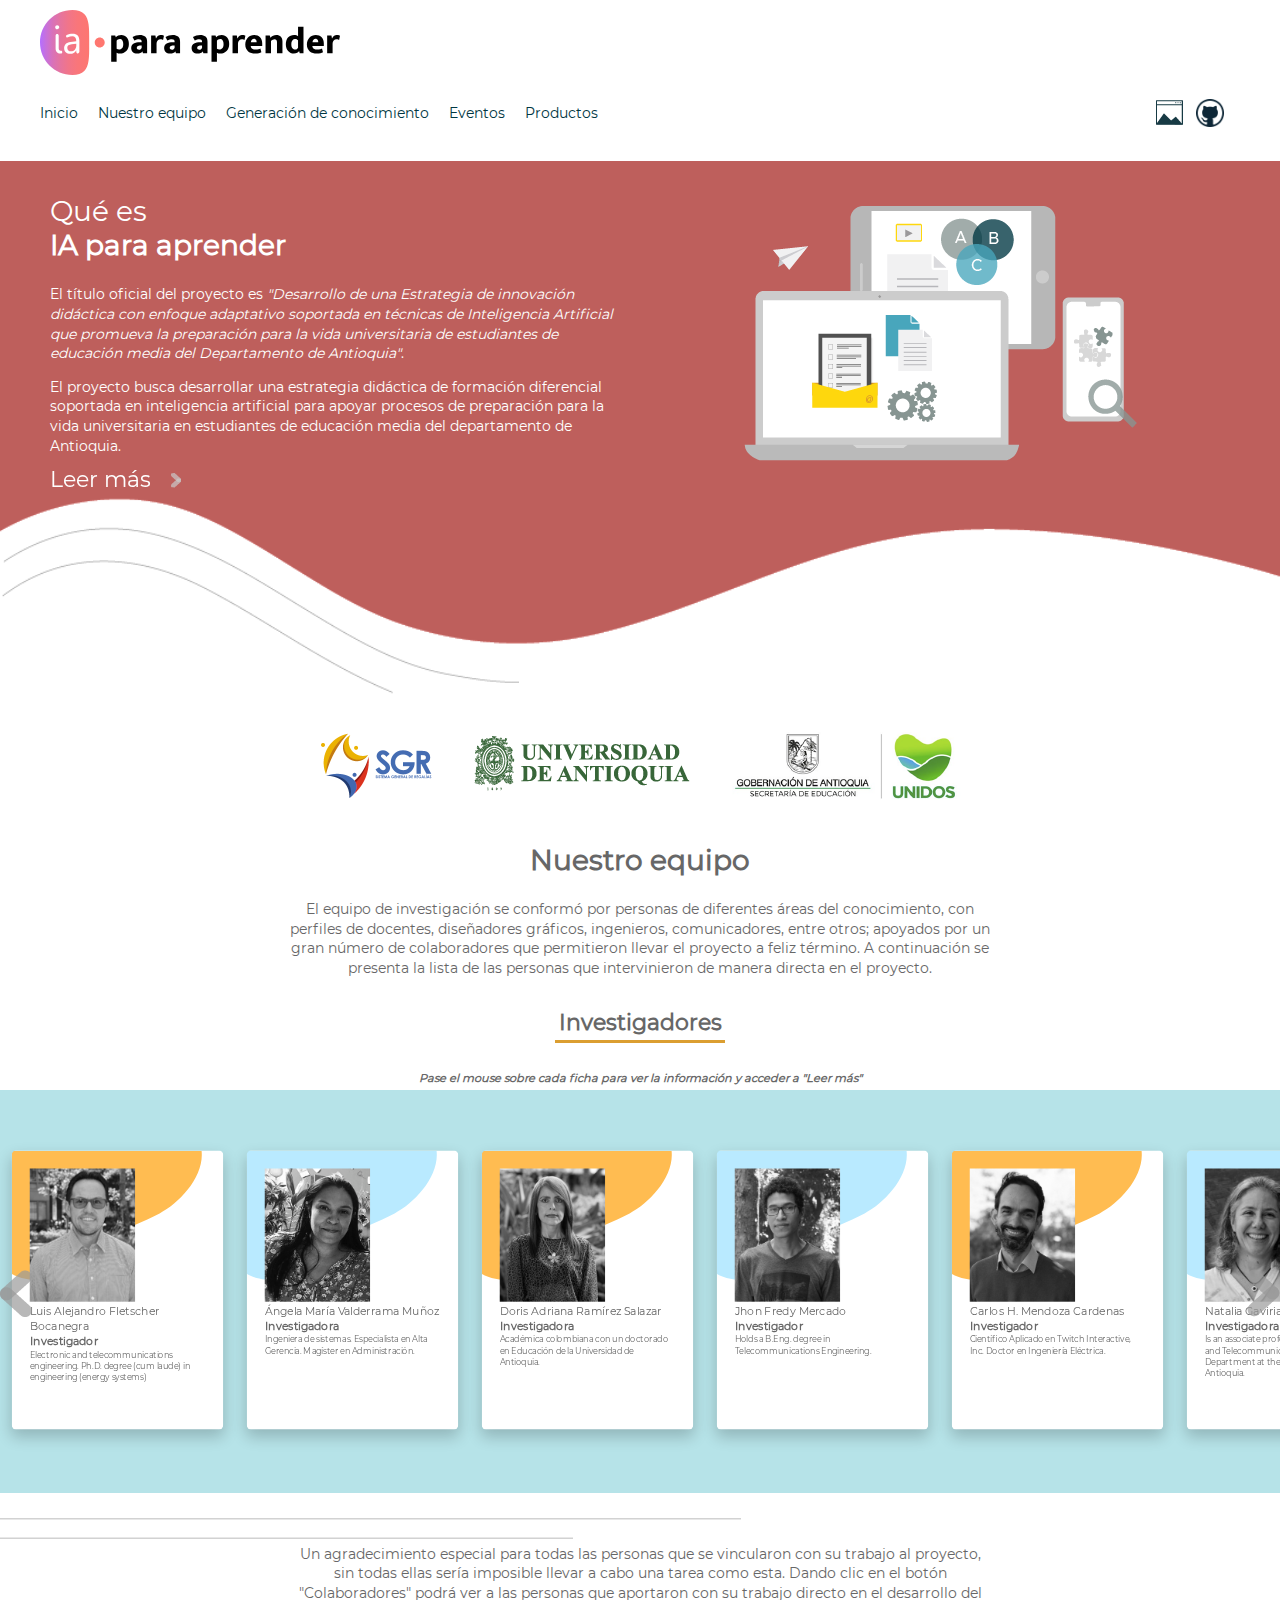
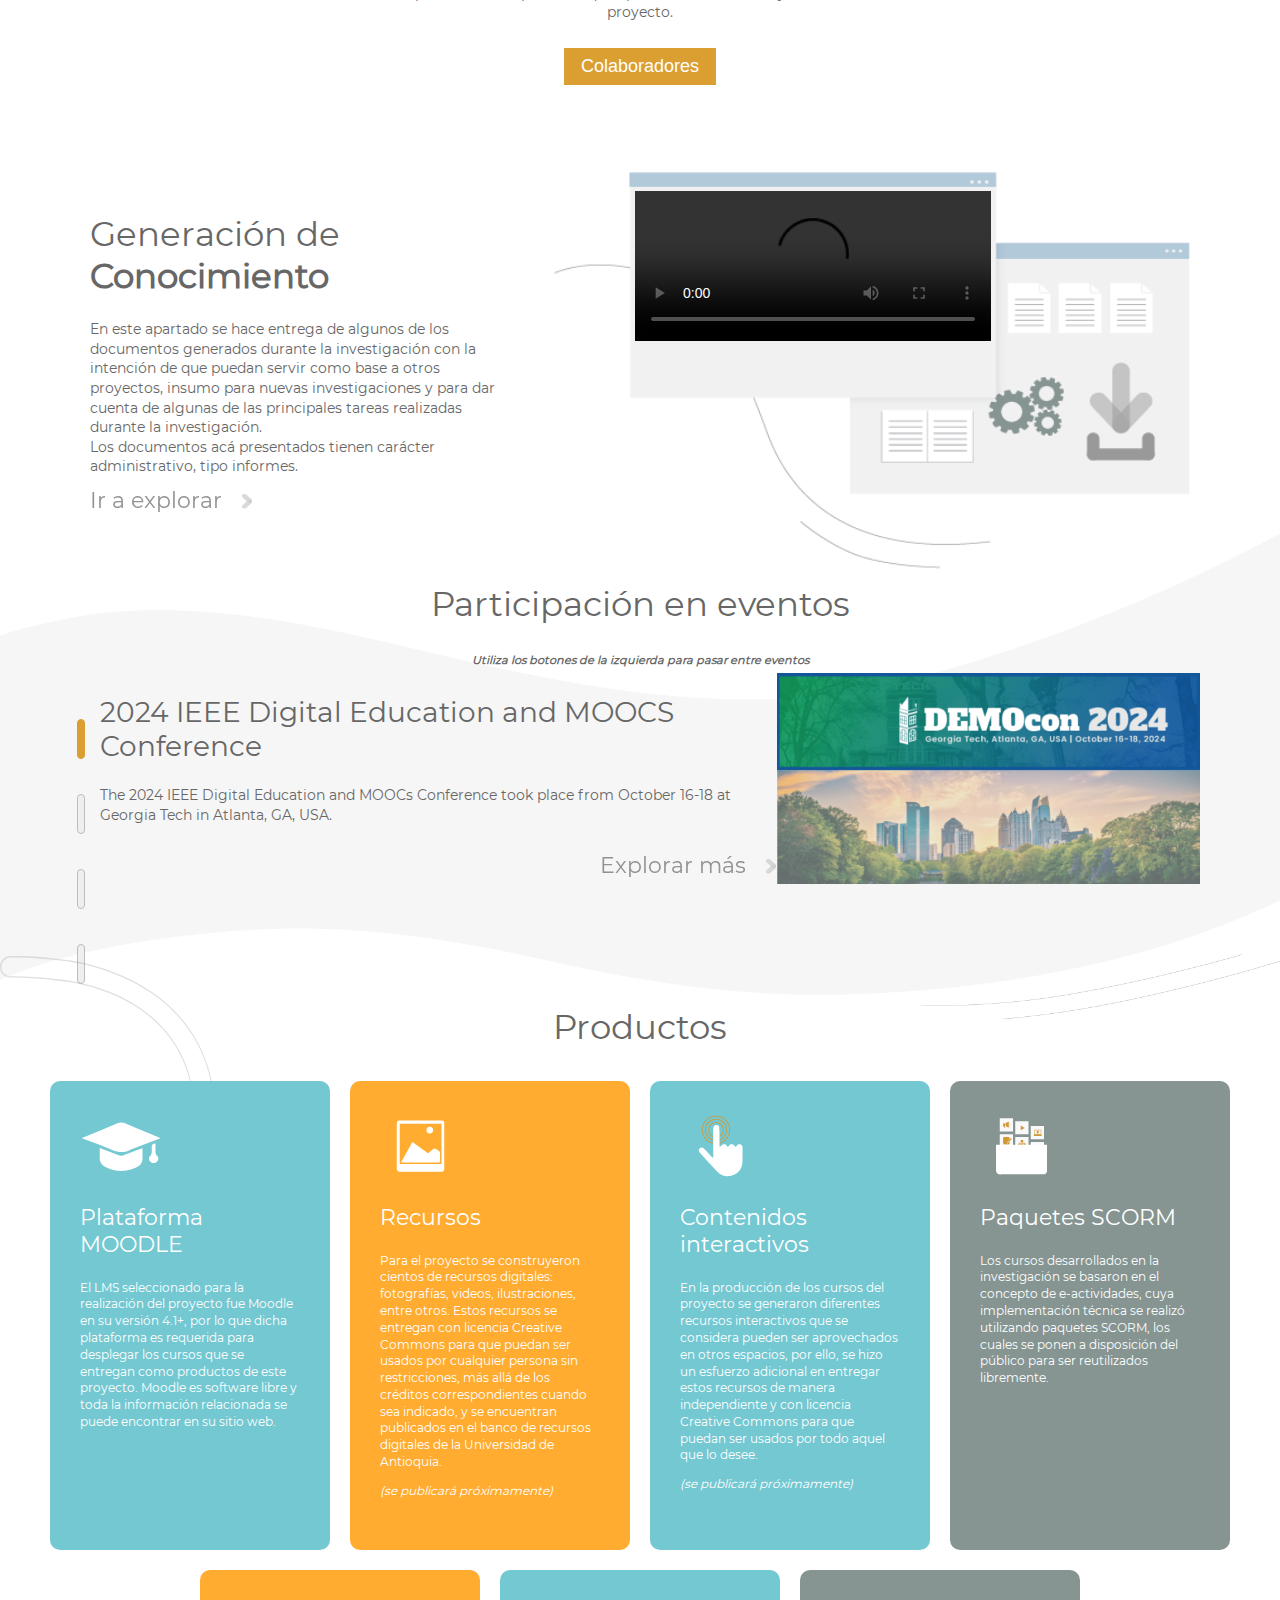
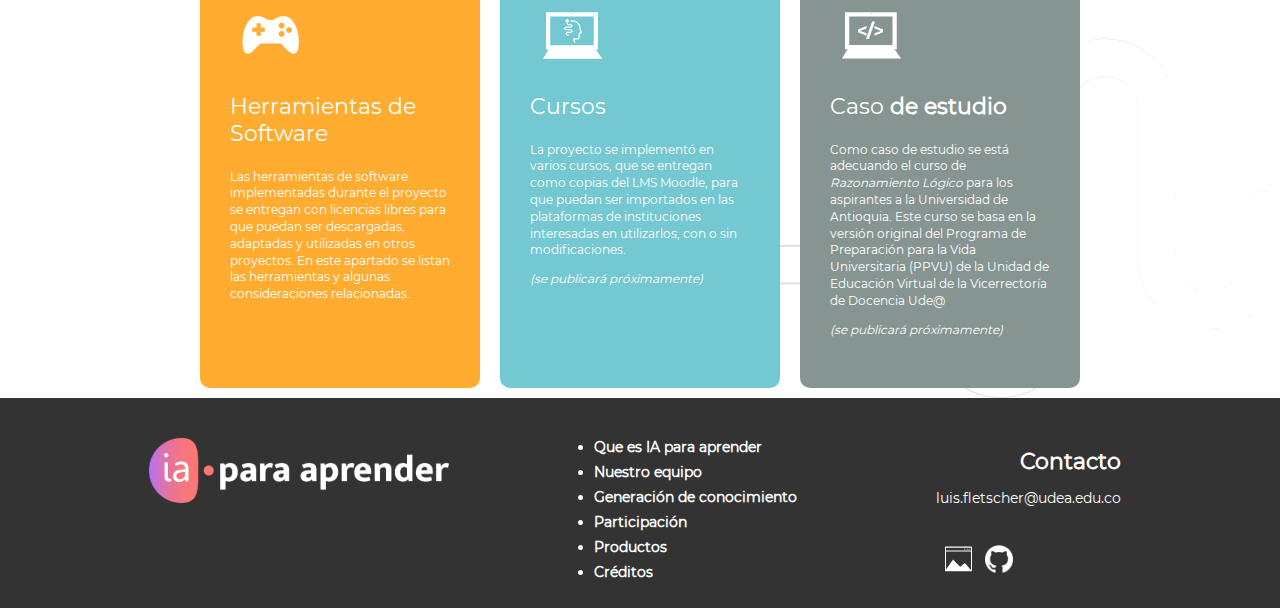
==== commit 45ca6696: "eventos_scorm" ====
--- a/index.html
+++ b/index.html
@@ -155,31 +155,77 @@
 
         <section id="eventos">
             <h1>Participación en eventos</h1>
-            <div class="mensaje-temp">Pendiente por publicar</div>
             <div class="instruction">
                 Utiliza los botones <span class="not-mobile">de la izquierda</span> para pasar entre eventos
             </div>
             <div id="menu-lateral">
-                <button class="btn btn-edutec active" data-menu-id="#edutec"></button>
-                <button class="btn btn-integratic" data-menu-id="#integratic"></button>
-                <button class="btn btn-edunovatic" data-menu-id="#edunovatic"></button>
-                <button class="btn btn-foro1" data-menu-id="#foro1"></button>
-                <button class="btn btn-foro2" data-menu-id="#foro2"></button>
-                <button class="btn btn-foro3" data-menu-id="#foro3"></button>
-            </div>
-            <div id="edutec" class="row event edutec">
+                <button class="btn btn-democon active" data-menu-id="#democon"></button>
+                <button class="btn btn-laccei" data-menu-id="#laccei"></button>
+                <button class="btn btn-edunine" data-menu-id="#edunine"></button>
+                <button class="btn btn-ife" data-menu-id="#ife"></button>
+            </div>
+            <div id="democon" class="row event democon">
                 <div class="col-2 text">
-                    <h2>Nombre evento</h2>
-                    <p><strong>Título ponencia.</strong></p>
-                    <p>Descripción de ponencia.</p>
+                    <h2>2024 IEEE Digital Education and MOOCS Conference</h2>
+                    <!-- <p><strong>Título ponencia.</strong></p>
+                    <p>Descripción de ponencia.</p> -->
+                    <p>The 2024 IEEE Digital Education and MOOCs Conference took place from October 16-18 at Georgia Tech in Atlanta, GA, USA.</p>
                     <div class="links">
-                        <p class="mas"><a href="content/eventos/edutec.html">Explorar más <i class="icono flecha-azul"></i></a></p>
-                        <div class="memorias"><a href="#" target="_blank">Memorias</a></div>
-                    </div>
-                </div>
-                <!-- <div class="col-2 img">
-                    <img src="content/eventos/eventos_edutec.png" alt="EDUTEC 2019" />
-                </div> -->
+                        <p class="mas"><a href="content/eventos/democon.html">Explorar más <i class="icono flecha-azul"></i></a></p>
+                        <!-- <div class="memorias"><a href="#" target="_blank">Memorias</a></div> -->
+                    </div>
+                </div>
+                <div class="col-2 img">
+                    <img src="content/eventos/democon.png" alt="IEEE Democon 2024" />
+                </div>
+            </div>
+
+            <div id="laccei" class="row event laccei" style="display: none;">
+                <div class="col-2 text">
+                    <h2>22nd LACCEI International Multi-Conference for Engineering, Education and Technology</h2>
+                    <!-- <p><strong>Título ponencia.</strong></p>
+                    <p>Descripción de ponencia.</p> -->
+                    <p>LACCEI was selected by the Organization of American States (OAS) in 2005 to be part of the Engineering for the Americas (EftA) action plan to advance the accreditation and quality assurance of engineering programs in the Americas. As of 2016, the OAS officially established “The OAS Engineering Summit for the Americas” to coincide with the LACCEI International Multiconference and designated our organization as the OAS “Engineering Center of Excellence for the Americas”, an important credential that allows LACCEI to strengthen the quality of education in Engineering, Academic Leadership and Student Competitions.</p>
+                    <div class="links">
+                        <p class="mas"><a href="content/eventos/laccei.html">Explorar más <i class="icono flecha-azul"></i></a></p>
+                        <!-- <div class="memorias"><a href="#" target="_blank">Memorias</a></div> -->
+                    </div>
+                </div>
+                <div class="col-2 img">
+                    <img src="content/eventos/laccei.jpg" alt="LACCEI 2024" />
+                </div>
+            </div>
+
+            <div id="edunine" class="row event edunine" style="display: none;">
+                <div class="col-2 text">
+                    <h2>VII IEEE World Engineering Education Conference (EDUNINE2023)</h2>
+                    <!-- <p><strong>Título ponencia.</strong></p>
+                    <p>Descripción de ponencia.</p> -->
+                    <p>El IEEE Congreso Mundial de Educación en Ingeniería (IEEE World Engineering Education) - EDUNINE es un congreso internacional único e innovador que favorece el intercambio de conocimientos, experiencias y es un punto de encuentro para académicos, profesionales, investigadores y estudiantes de educación en Ingeniería, Tecnología y Computación y temas relacionados. El programa del congreso abarca los principales temas que se presentan en la educación actual, entre los que destacan: el diseño y desarrollo de nuevos entornos de aprendizaje, el uso de nuevas tecnologías y experiencias, la motivación de los estudiantes, la evaluación del aprendizaje y las competencias, la intervención ante las dificultades de aprendizaje, etc.</p>
+                    <div class="links">
+                        <p class="mas"><a href="content/eventos/edunine.html">Explorar más <i class="icono flecha-azul"></i></a></p>
+                        <!-- <div class="memorias"><a href="#" target="_blank">Memorias</a></div> -->
+                    </div>
+                </div>
+                <div class="col-2 img">
+                    <img src="content/eventos/edunine.png" alt="EDUNINE 2023" />
+                </div>
+            </div>
+
+            <div id="ife" class="row event ife" style="display: none;">
+                <div class="col-2 text">
+                    <h2>IFE Conference 2025</h2>
+                    <!-- <p><strong>Título ponencia.</strong></p>
+                    <p>Descripción de ponencia.</p> -->
+                    <p>La experiencia IFEconference, anteriormente conocida como CIIETec, es un espacio diseñado para sumergirte en las tendencias y prácticas que están revolucionando el mundo de la educación. Ofrece tres días de innovación educativa a través de conferencias magistrales, paneles, eventos híbridos, eventos especiales, premiaciones, ponencias de la convocatoria, espacios de networking, y mucho más.</p>
+                    <div class="links">
+                        <p class="mas"><a href="content/eventos/ife.html">Explorar más <i class="icono flecha-azul"></i></a></p>
+                        <div class="memorias"><a href="https://drive.google.com/file/d/1TNU_1ZeuHcszTdXA5qH081qOslYEcWCy/view" target="_blank">Memorias</a></div>
+                    </div>
+                </div>
+                <div class="col-2 img">
+                    <img src="content/eventos/ife.png" alt="ife 2023" />
+                </div>
             </div>
         </section>
 
@@ -206,12 +252,12 @@
                     <p><em>(se publicará próximamente)</em></p>
                     <!--p class="mas"><a class="boton" href="content/productos/interactivos.html">explorar<i class="icono flecha-azul"></i></a></p-->
                 </a>
-                <a href="#" class="producto gris paquetes">
+                <a href="content/productos/scorm.html" class="producto gris paquetes">
                     <div class="icono carpeta-blanca"></div>
                     <h3>Paquetes SCORM</h3>
                     <p>Los cursos desarrollados en la investigación se basaron en el concepto de e-actividades, cuya implementación técnica se realizó utilizando paquetes SCORM, los cuales se ponen a disposición del público para ser reutilizados libremente.</p>
-                    <p><em>(se publicará próximamente)</em></p>
-                    <p class="mas"><a class="boton" href="content/productos/scorm.html">explorar<i class="icono flecha-azul"></i></a></p>
+                    <p class="mas"><span>explorar<i class="icono flecha-azul"></i></span></p>
+
                 </a>
                 <a href="content/productos/herramientas.html" class="producto naranja herramientas">
                     <div class="icono mando-blanco"></div>
--- a/css/styles.css
+++ b/css/styles.css
@@ -570,6 +570,10 @@
 header #navbar .redes-sociales a {
     margin-right: 0;
     padding: 10px 5px;
+}
+
+img {
+    max-width: 100%;
 }
 /********************************************************************************/
 /* Qué es
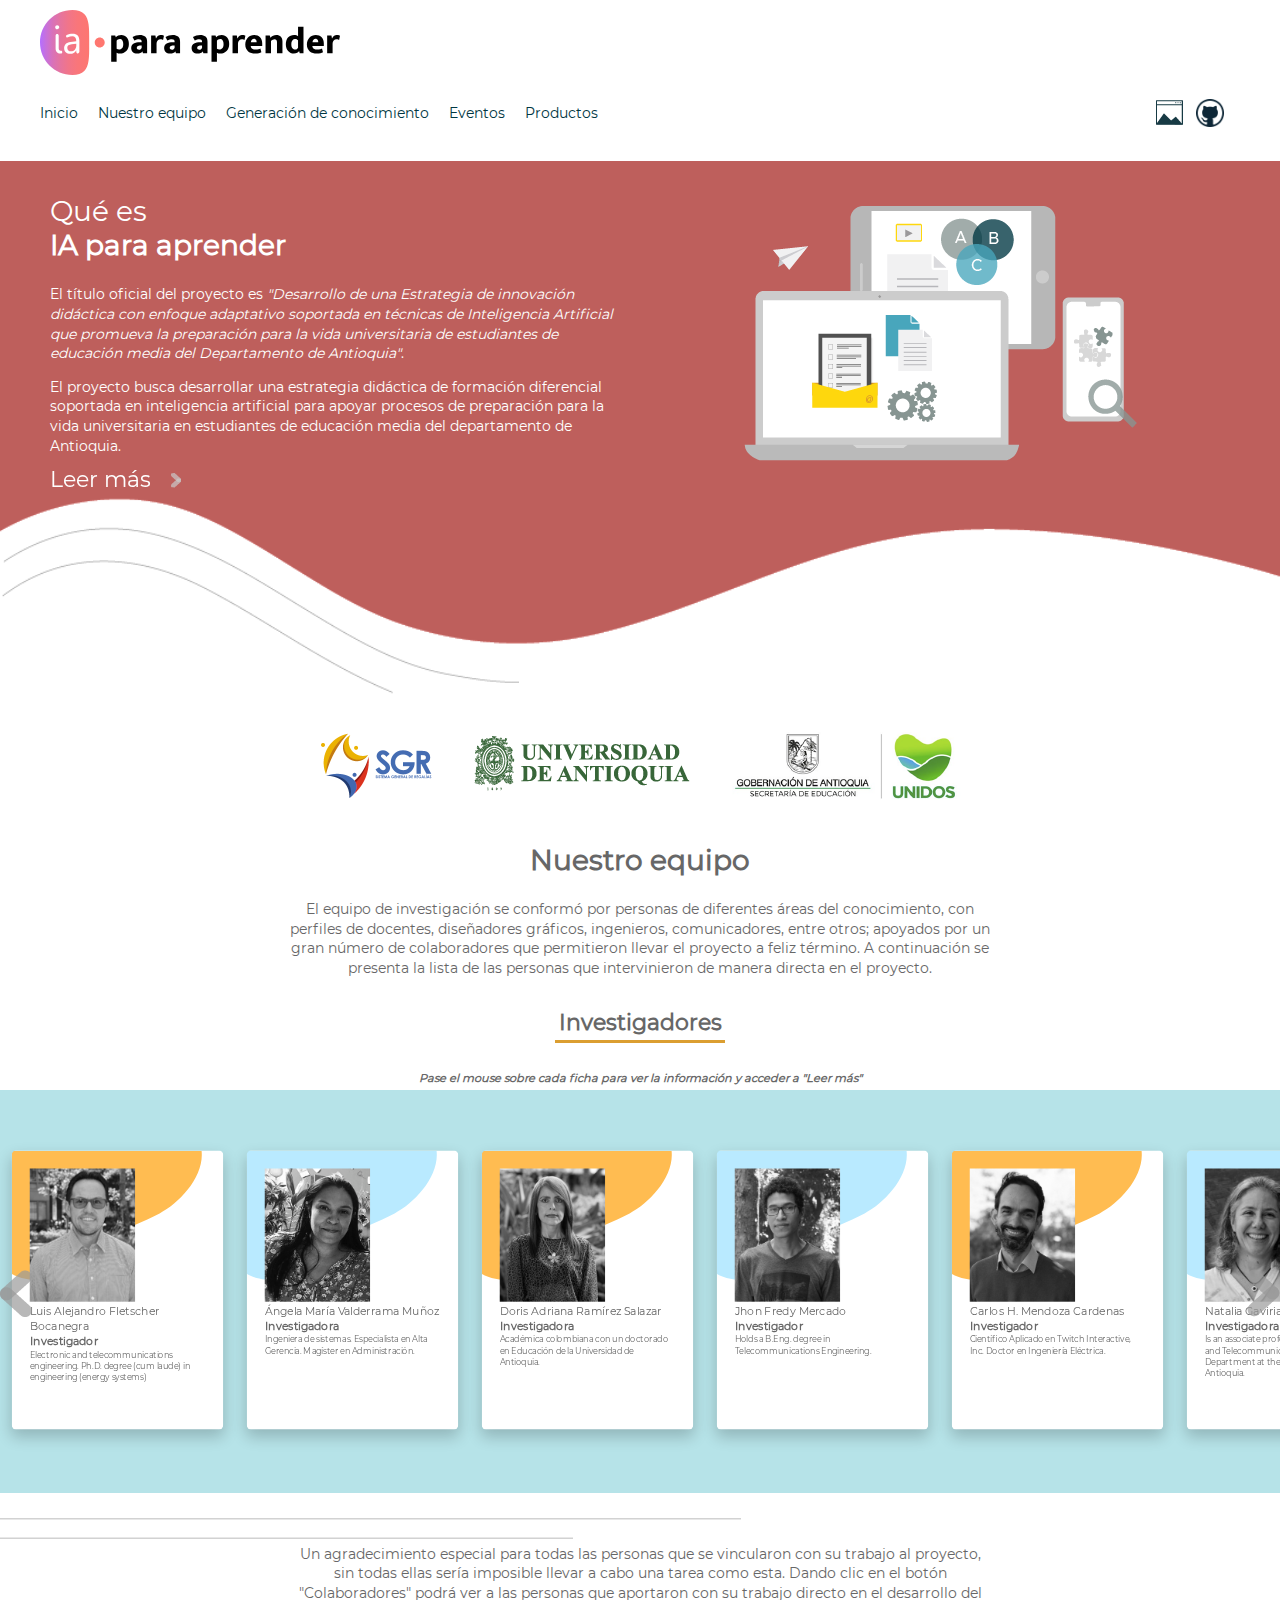
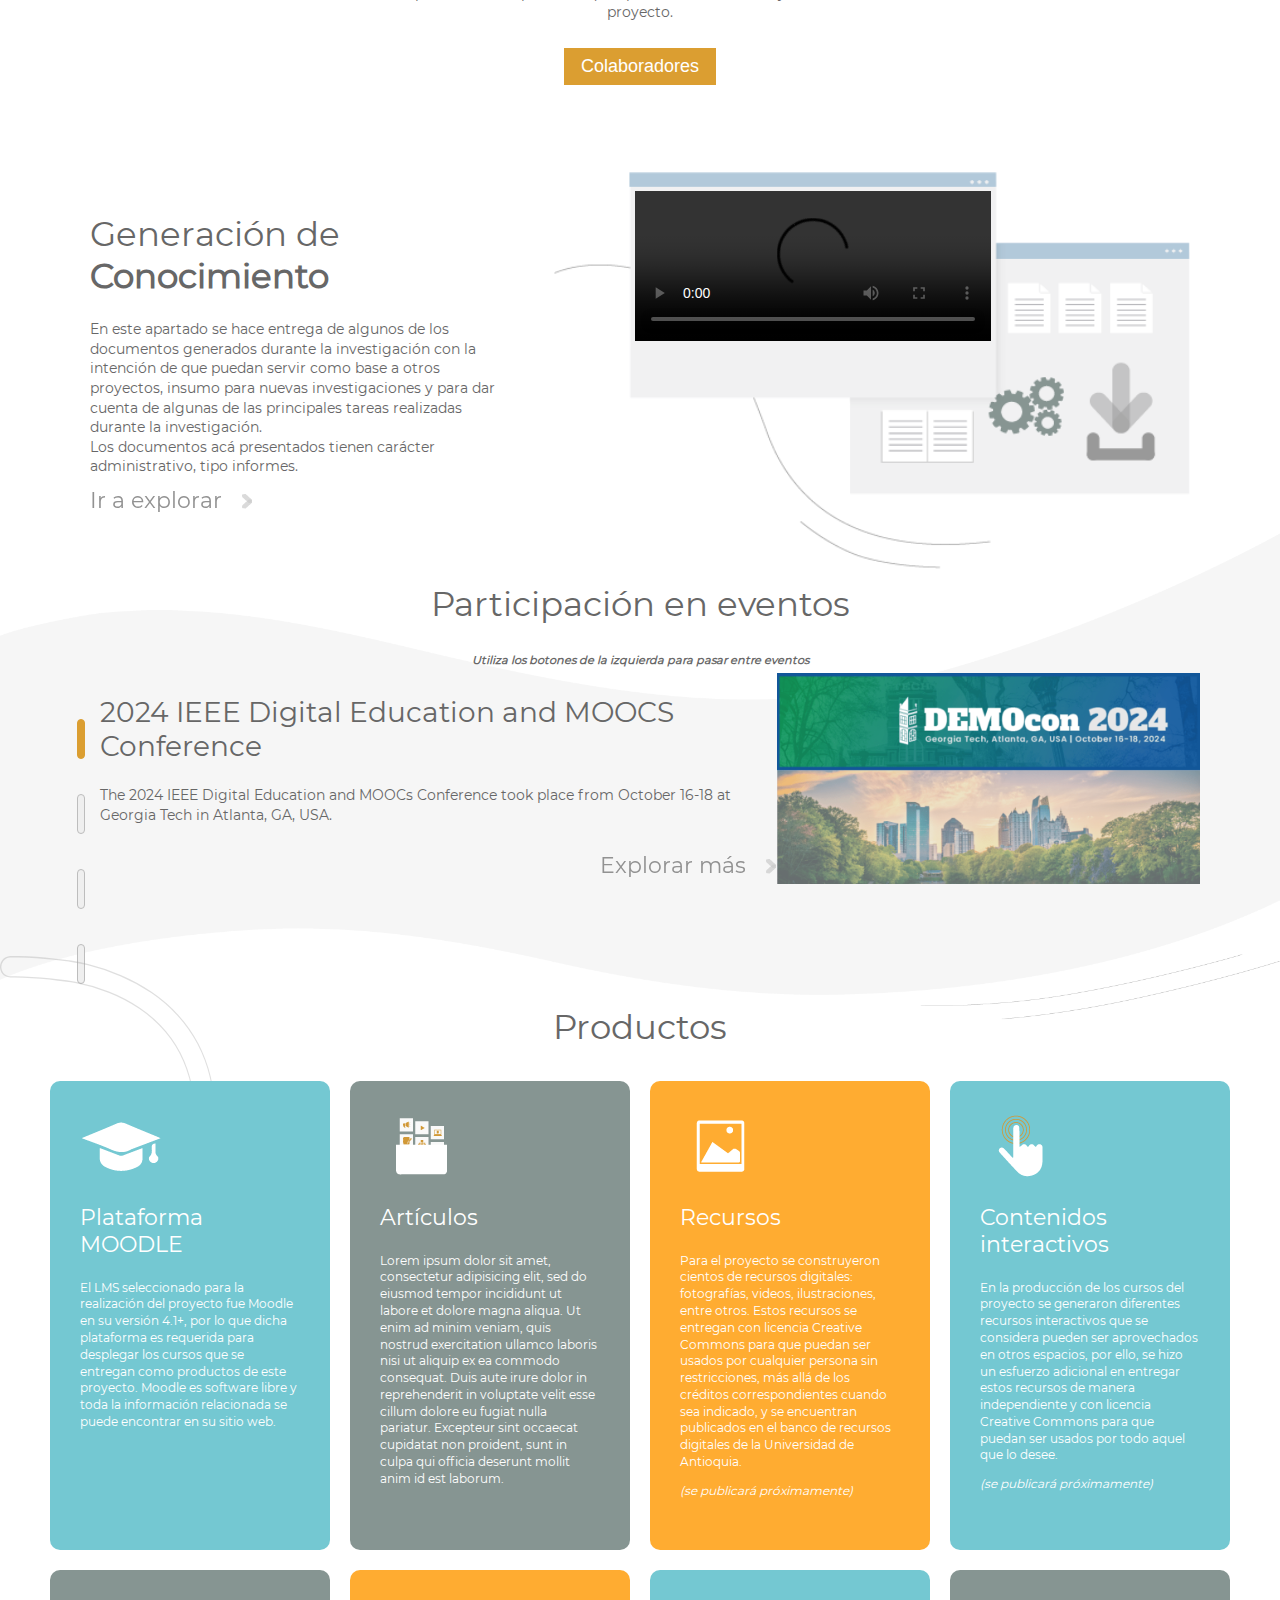
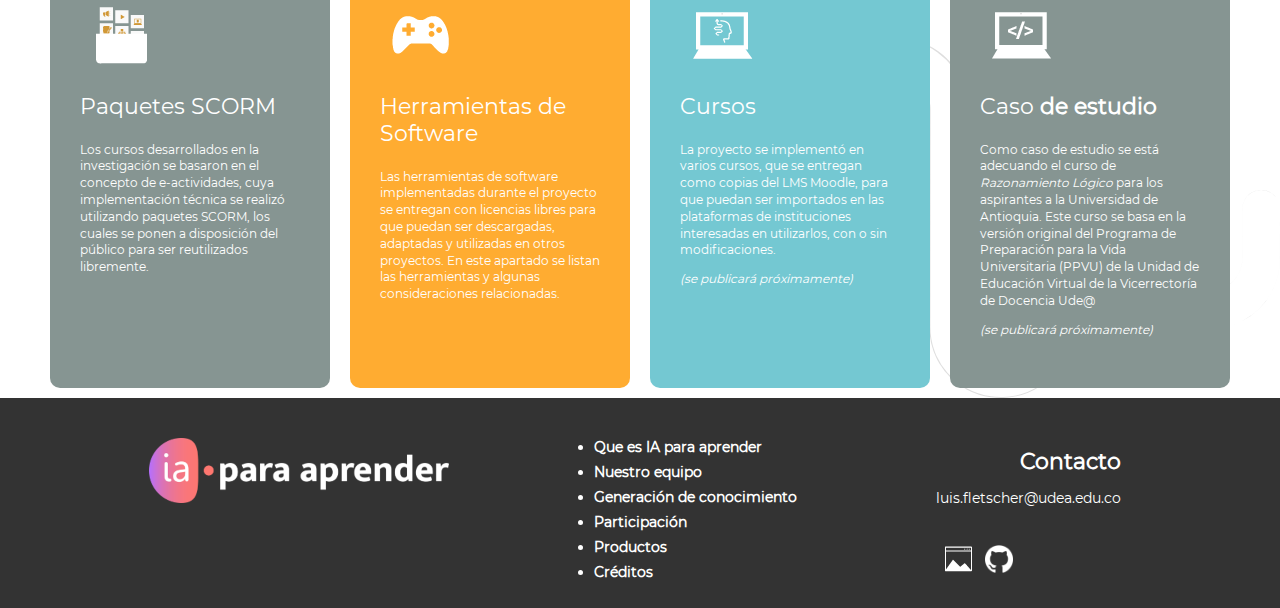
==== commit a61c8106: "articulos" ====
--- a/index.html
+++ b/index.html
@@ -237,6 +237,18 @@
                     <h3>Plataforma MOODLE</h3>
                     <p>El LMS seleccionado para la realización del proyecto fue Moodle en su versión 4.1+, por lo que dicha plataforma es requerida para desplegar los cursos que se entregan como productos de este proyecto. Moodle es software libre y toda la información relacionada se puede encontrar en su sitio web.</p>
                     <p class="mas"><a class="boton" href="https://moodle.org/" target="_blank">Ir a MOODLE</a></p>
+                </a>
+                <a href="content/productos/articulos.html" class="producto gris paquetes">
+                    <div class="icono carpeta-blanca"></div>
+                    <h3>Artículos</h3>
+                    <p>Lorem ipsum dolor sit amet, consectetur adipisicing elit, sed do eiusmod
+                    tempor incididunt ut labore et dolore magna aliqua. Ut enim ad minim veniam,
+                    quis nostrud exercitation ullamco laboris nisi ut aliquip ex ea commodo
+                    consequat. Duis aute irure dolor in reprehenderit in voluptate velit esse
+                    cillum dolore eu fugiat nulla pariatur. Excepteur sint occaecat cupidatat non
+                    proident, sunt in culpa qui officia deserunt mollit anim id est laborum.</p>
+                    <p class="mas"><span>explorar<i class="icono flecha-azul"></i></span></p>
+
                 </a>
                 <a href="#" class="producto naranja graficos">
                     <div class="icono img-blanca"></div>
